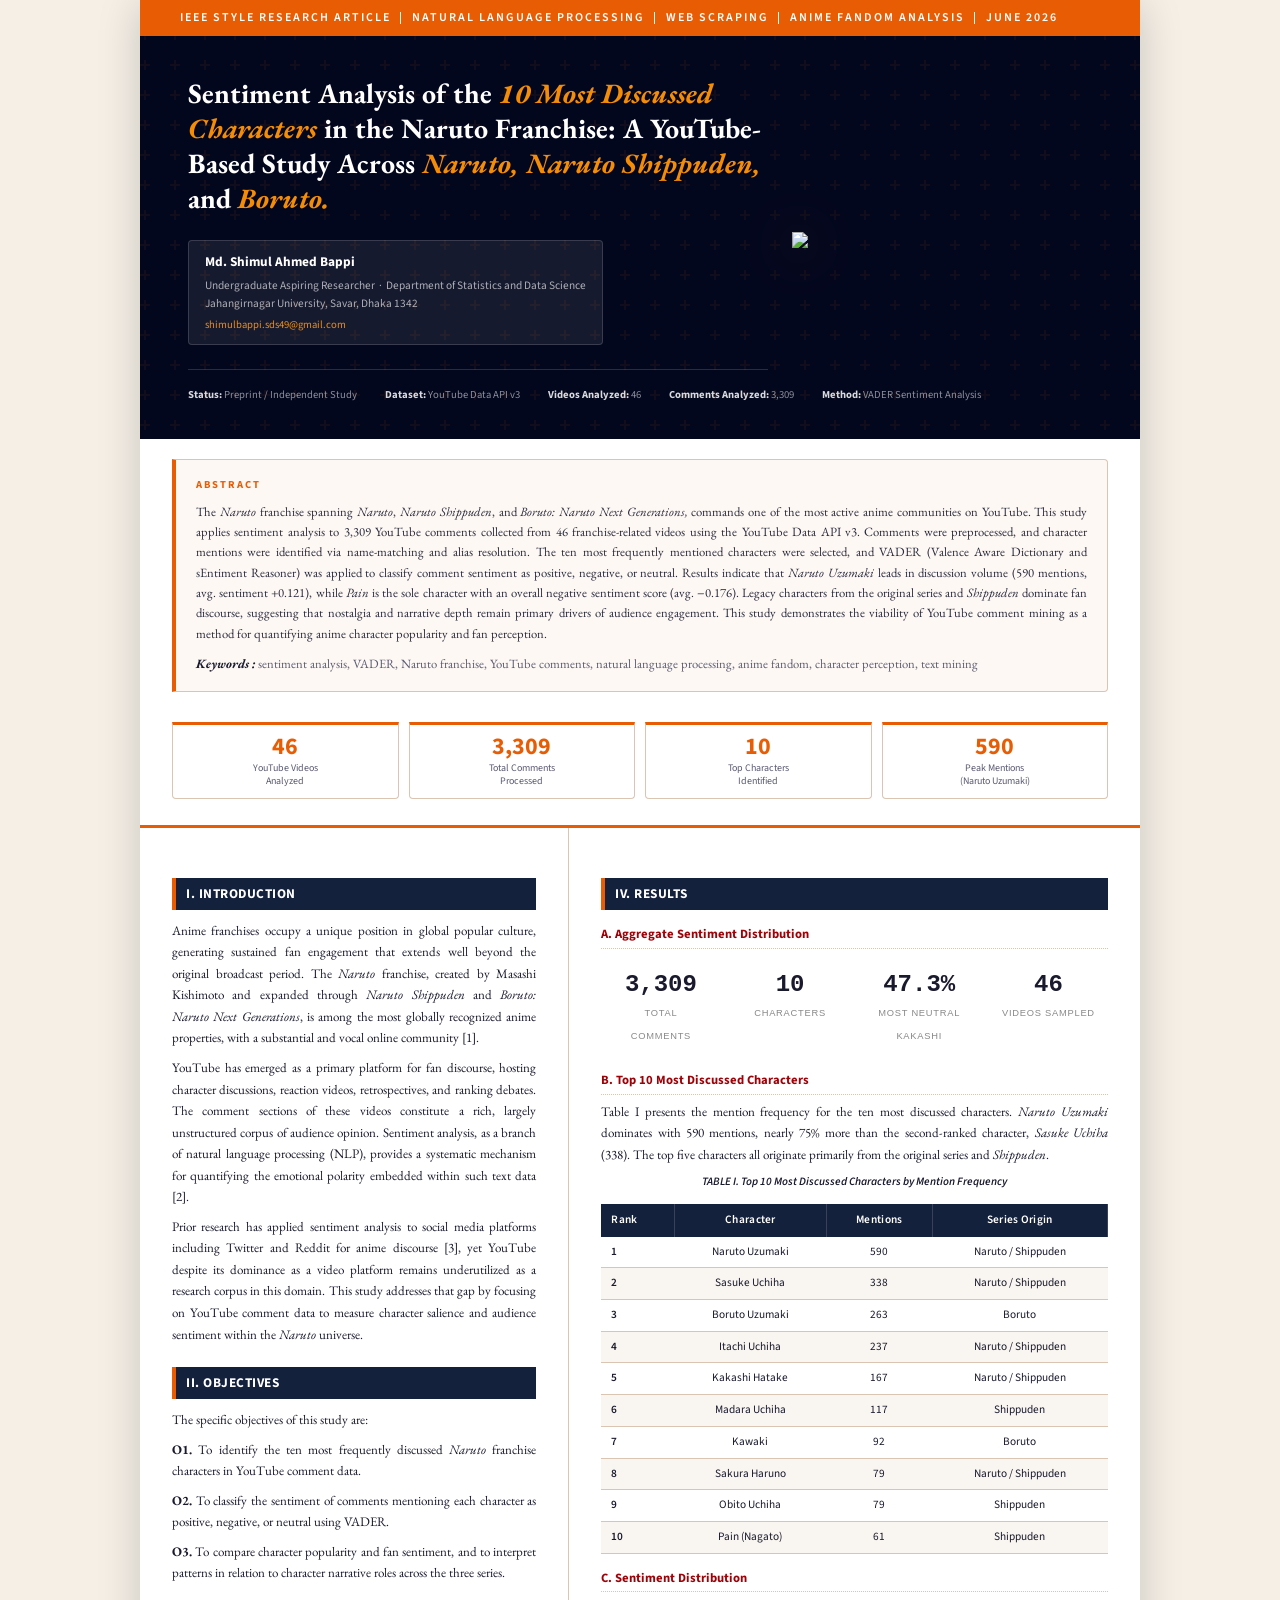
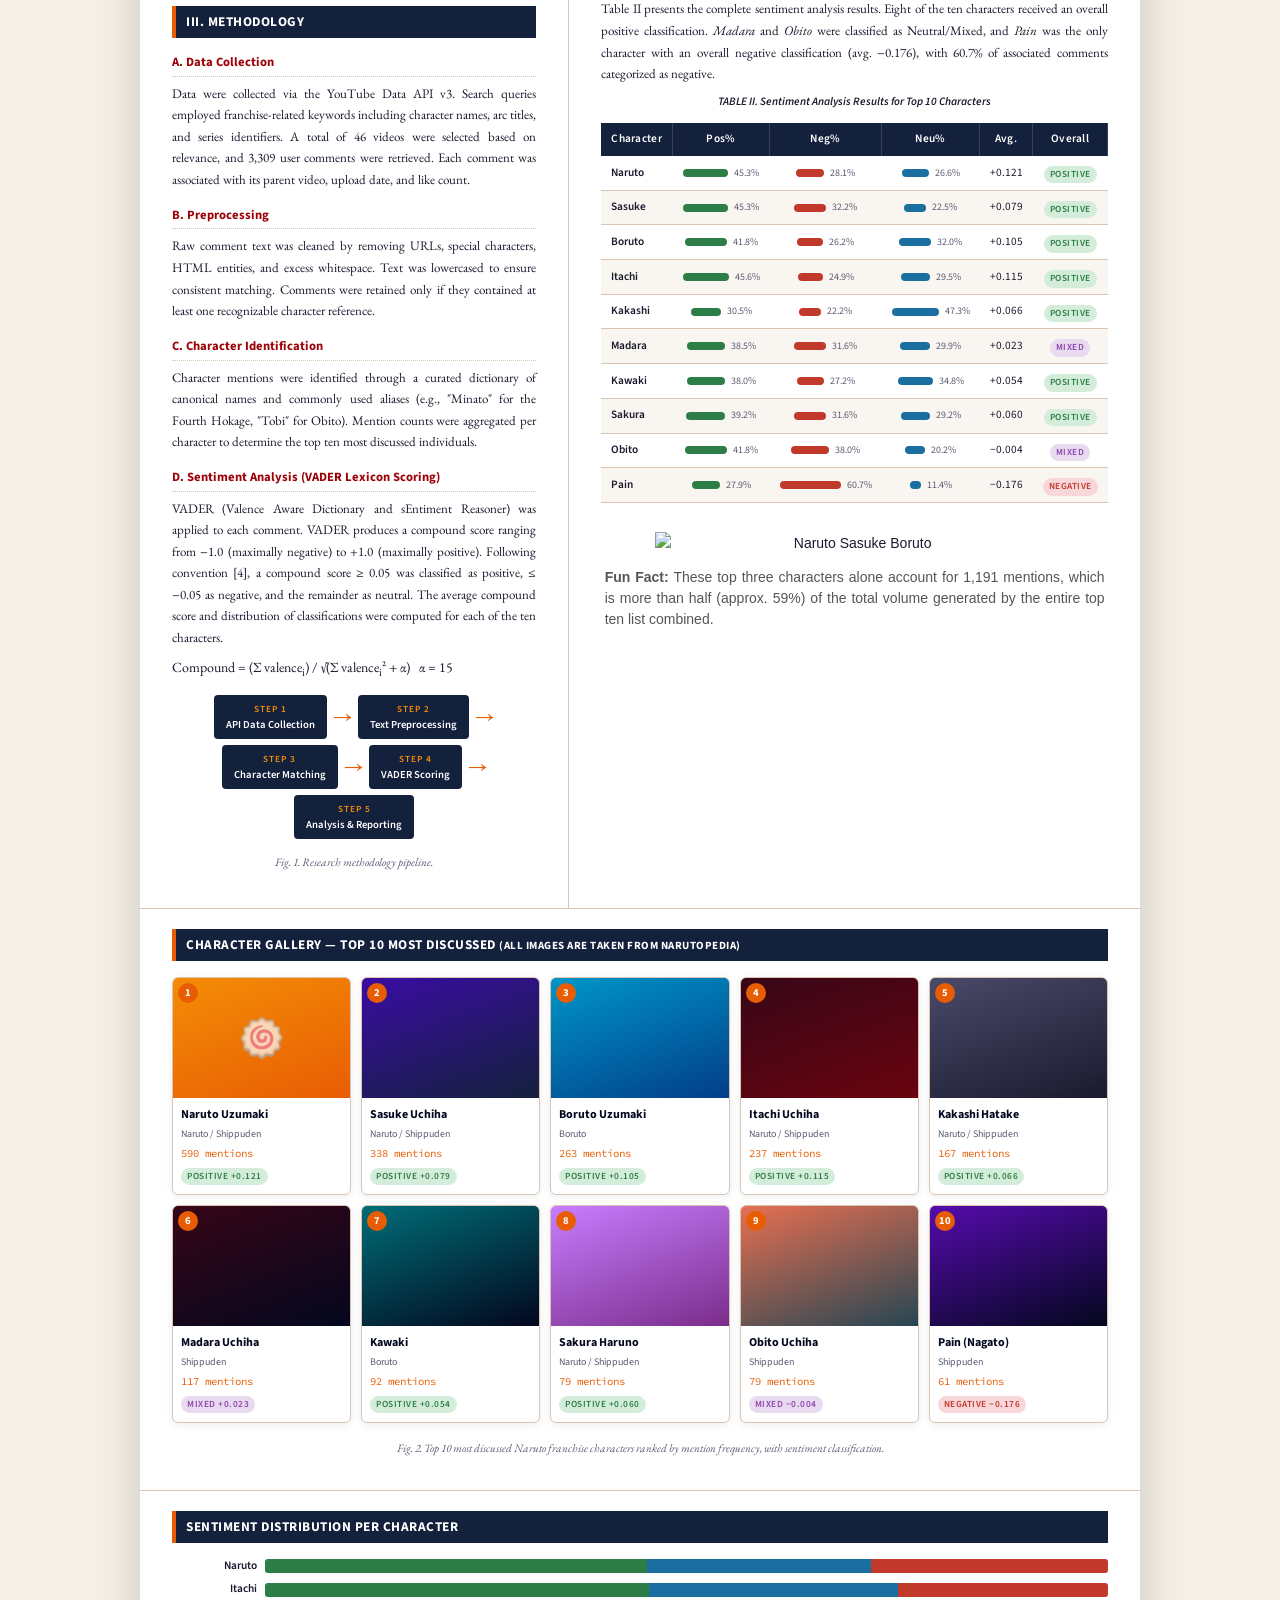
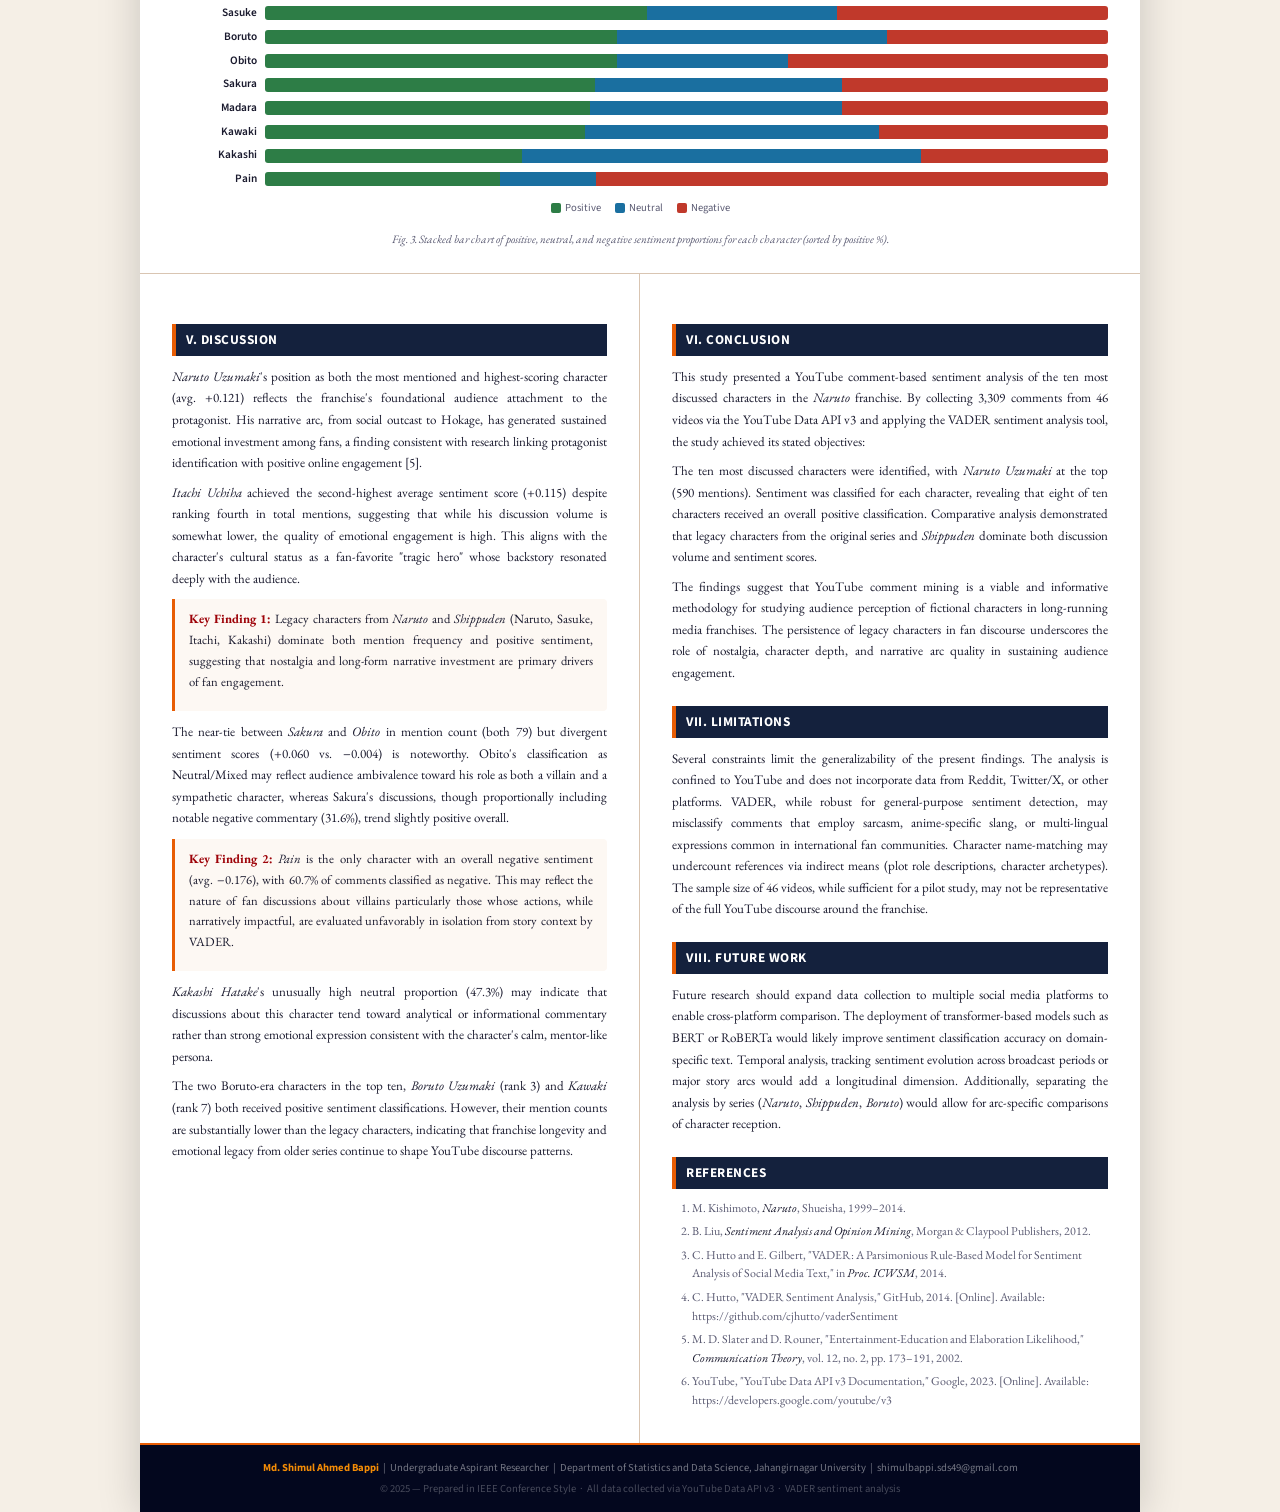
==== research/10_Most_Discussed_Characters_in_the_Naruto_Franchise.html @ 5a23fbec "Add files via upload" ====
<!DOCTYPE html>
<html lang="en">
<head>
<meta charset="UTF-8">
<meta name="viewport" content="width=device-width, initial-scale=1.0">
<title>Sentiment Analysis of the 10 Most Discussed Characters in the Naruto Franchise</title>
<link href="https://fonts.googleapis.com/css2?family=EB+Garamond:ital,wght@0,400;0,600;0,700;1,400&family=Source+Sans+3:wght@300;400;600;700&family=Source+Code+Pro:wght@400;500&display=swap" rel="stylesheet">
<style>
  :root {
    --orange: #E85D04;
    --dark-orange: #9D0208;
    --navy: #03071E;
    --mid-navy: #14213D;
    --gold: #F48C06;
    --light: #FFF8F0;
    --text: #1A1A2E;
    --muted: #5A5A72;
    --border: #D9C5B2;
    --highlight: #FAD7A0;
    --positive: #2D7D46;
    --negative: #C0392B;
    --neutral: #1A6FA0;
    --mixed: #8E44AD;
  }

  * { box-sizing: border-box; margin: 0; padding: 0; }

  body {
    font-family: 'EB Garamond', Georgia, serif;
    background: #F5EFE6;
    color: var(--text);
    font-size: 10.5pt;
    line-height: 1.65;
  }

  /* Page wrapper simulating journal layout */
  .page-wrap {
    max-width: 1000px;
    margin: 0 auto;
    background: #fff;
    box-shadow: 0 4px 40px rgba(0,0,0,0.18);
  }

  /* ── COVER HEADER ── */
  .cover-header {
    background: var(--navy);
    color: white;
    padding: 0;
    position: relative;
    overflow: hidden;
  }
  .cover-header::before {
    content: '';
    position: absolute;
    inset: 0;
    background: url("data:image/svg+xml,%3Csvg width='60' height='60' viewBox='0 0 60 60' xmlns='http://www.w3.org/2000/svg'%3E%3Cg fill='none' fill-rule='evenodd'%3E%3Cg fill='%23E85D04' fill-opacity='0.06'%3E%3Cpath d='M36 34v-4h-2v4h-4v2h4v4h2v-4h4v-2h-4zm0-30V0h-2v4h-4v2h4v4h2V6h4V4h-4zM6 34v-4H4v4H0v2h4v4h2v-4h4v-2H6zM6 4V0H4v4H0v2h4v4h2V6h4V4H6z'/%3E%3C/g%3E%3C/g%3E%3C/svg%3E");
    opacity: 1;
  }
  .journal-banner {
    background: var(--orange);
    padding: 8px 40px;
    font-family: 'Source Sans 3', sans-serif;
    font-size: 9pt;
    font-weight: 600;
    letter-spacing: 2px;
    text-transform: uppercase;
    color: white;
    position: relative;
  }
  .cover-content {
    padding: 40px 48px 36px;
    position: relative;
    display: flex;
    align-items: stretch;
    gap: 0;
  }
  .cover-text-block {
    flex: 1;
    min-width: 0;
    padding-right: 24px;
  }
  .cover-image-block {
    flex-shrink: 0;
    width: 300px;
    display: flex;
    align-items: center;
    justify-content: flex-end;
    position: relative;
  }
  .cover-image-block img {
    width: 100%;
    max-width: 300px;
    height: auto;
    object-fit: contain;
    object-position: center bottom;
    filter: drop-shadow(0 4px 24px rgba(232,93,4,0.35));
    display: block;
    position: relative;
    z-index: 2;
  }

  .paper-title {
    font-family: 'EB Garamond', serif;
    font-size: 21pt;
    font-weight: 700;
    line-height: 1.25;
    color: white;
    margin-bottom: 24px;
    max-width: 820px;
  }
  .paper-title em {
    color: var(--gold);
    font-style: italic;
  }
  .authors-block {
    display: flex;
    flex-wrap: wrap;
    gap: 12px;
    margin-bottom: 24px;
  }
  .author-card {
    background: rgba(255,255,255,0.08);
    border: 1px solid rgba(255,255,255,0.15);
    border-radius: 4px;
    padding: 10px 16px;
    font-family: 'Source Sans 3', sans-serif;
  }
  .author-name { font-size: 10pt; font-weight: 700; color: white; }
  .author-affil { font-size: 8.5pt; color: rgba(255,255,255,0.65); margin-top: 2px; }
  .author-email { font-size: 8pt; color: var(--gold); margin-top: 2px; }

.meta-row {
  display: flex;
  justify-content: flex-start;
  gap: 28px;
  flex-wrap: nowrap; /* Forces everything on the exact same line */
  
  /* Pushes the whole row down */
  margin-top: 24px;  /* Adjust this number if you want it even lower */
  padding-top: 16px;
  border-top: 1px solid rgba(255,255,255,0.15);
  
  font-family: 'Source Sans 3', sans-serif;
  font-size: 8.0pt;
  color: rgba(255,255,255,0.55);
}

/* Forces each text block to stay intact on that line */
.meta-row span {
  white-space: nowrap;
  flex-shrink: 0;
}

.meta-row span strong { 
  color: rgba(255,255,255,0.85); 
}

  /* ── TWO-COLUMN BODY ── */
  .two-col-body {
    display: grid;
    grid-template-columns: 1fr 1fr;
    gap: 0;
    border-top: 3px solid var(--orange);
  }
  .col { padding: 28px 32px; }
  .col:first-child { border-right: 1px solid var(--border); }

  /* ── ABSTRACT ── */
  .abstract-box {
    border: 1px solid var(--border);
    border-left: 4px solid var(--orange);
    background: #FDF8F3;
    padding: 16px 20px;
    margin: 0 32px 0;
    border-radius: 0 4px 4px 0;
  }
  .abstract-label {
    font-family: 'Source Sans 3', sans-serif;
    font-size: 8pt;
    font-weight: 700;
    letter-spacing: 2px;
    text-transform: uppercase;
    color: var(--orange);
    margin-bottom: 8px;
  }
  .abstract-box p {
    font-size: 9.5pt;
    line-height: 1.6;
    text-align: justify;
    color: #2A2A3E;
  }
  .keywords-line {
    margin-top: 10px;
    font-size: 9.5pt;
    color: var(--muted);
  }
  .keywords-line strong { color: var(--text); font-style: italic; }

  /* ── SECTION HEADINGS ── */
  h2.section-head {
    font-family: 'Source Sans 3', sans-serif;
    font-size: 10pt;
    font-weight: 700;
    letter-spacing: 0.5px;
    text-transform: uppercase;
    color: white;
    background: var(--mid-navy);
    padding: 5px 10px;
    margin: 22px 0 10px;
    border-left: 4px solid var(--orange);
  }

  /* ── INLINE METRIC CARDS ── */
  .metric-row {
    display: grid;
    grid-template-columns: repeat(4, 1fr);
    gap: 10px;
    margin: 14px 0;
  }
  .metric-card {
    background: #fff;
    border: 1px solid var(--rule-light);
    border-radius: 3px;
    padding: 10px 12px;
    text-align: center;
  }
  .metric-val {
    font-family: 'JetBrains Mono', monospace;
    font-size: 18pt;
    font-weight: 600;
    color: var(--rule);
    display: block;
    line-height: 1;
    margin-bottom: 3px;
  }
  .metric-lbl {
    font-size: 7pt;
    font-family: 'Noto Sans', sans-serif;
    text-transform: uppercase;
    letter-spacing: .08em;
    color: #888;
  }

  h3.subsection-head {
    font-family: 'Source Sans 3', sans-serif;
    font-size: 9.5pt;
    font-weight: 700;
    color: var(--dark-orange);
    margin: 14px 0 6px;
    border-bottom: 1px dotted var(--border);
    padding-bottom: 3px;
  }
  p { margin-bottom: 8px; text-align: justify; font-size: 9.8pt; }

  /* ── FULL-WIDTH SECTIONS ── */
  .full-width {
    grid-column: 1 / -1;
    padding: 0 32px 24px;
    border-top: 1px solid var(--border);
  }
  .full-width-inner { padding: 20px 0 0; }

  /* ── CHARACTER GALLERY ── */
  .char-gallery {
    display: grid;
    grid-template-columns: repeat(5, 1fr);
    gap: 10px;
    margin: 16px 0;
  }
  .char-card {
    border: 1px solid var(--border);
    border-radius: 6px;
    overflow: hidden;
    background: white;
    box-shadow: 0 2px 8px rgba(0,0,0,0.07);
    transition: transform 0.2s, box-shadow 0.2s;
  }
  .char-card:hover { transform: translateY(-3px); box-shadow: 0 6px 20px rgba(0,0,0,0.13); }
  .char-img-wrap {
    height: 120px;
    overflow: hidden;
    background: linear-gradient(135deg, var(--navy) 0%, var(--mid-navy) 100%);
    display: flex;
    align-items: center;
    justify-content: center;
    position: relative;
  }
  .char-img-wrap img {
    width: 100%;
    height: 100%;
    object-fit: cover;
    object-position: top center;
  }
  .char-rank {
    position: absolute;
    top: 5px;
    left: 5px;
    background: var(--orange);
    color: white;
    font-family: 'Source Sans 3', sans-serif;
    font-size: 8pt;
    font-weight: 700;
    width: 20px;
    height: 20px;
    border-radius: 50%;
    display: flex;
    align-items: center;
    justify-content: center;
  }
  .char-info { padding: 7px 8px 8px; }
  .char-name {
    font-family: 'Source Sans 3', sans-serif;
    font-size: 9pt;
    font-weight: 700;
    color: var(--navy);
  }
  .char-series {
    font-family: 'Source Sans 3', sans-serif;
    font-size: 7.5pt;
    color: var(--muted);
    margin-top: 1px;
  }
  .char-mentions {
    font-family: 'Source Code Pro', monospace;
    font-size: 8pt;
    color: var(--orange);
    margin-top: 3px;
  }
  .sentiment-pill {
    display: inline-block;
    font-family: 'Source Sans 3', sans-serif;
    font-size: 7pt;
    font-weight: 600;
    padding: 1px 6px;
    border-radius: 10px;
    margin-top: 4px;
    text-transform: uppercase;
    letter-spacing: 0.5px;
  }
  .pill-positive { background: #D4EDDA; color: var(--positive); }
  .pill-negative { background: #F8D7DA; color: var(--negative); }
  .pill-mixed { background: #E8DAEF; color: var(--mixed); }

  /* ── DATA TABLES ── */
  .ieee-table {
    width: 100%;
    border-collapse: collapse;
    font-family: 'Source Sans 3', sans-serif;
    font-size: 8.5pt;
    margin: 12px 0 6px;
  }
  .table-caption {
    font-family: 'Source Sans 3', sans-serif;
    font-size: 8.5pt;
    font-weight: 600;
    font-style: italic;
    text-align: center;
    color: var(--text);
    margin: 4px 0 10px;
  }
  .ieee-table thead tr {
    background: var(--mid-navy);
    color: white;
  }
  .ieee-table thead th {
    padding: 7px 10px;
    text-align: center;
    font-weight: 600;
    letter-spacing: 0.3px;
    border-right: 1px solid rgba(255,255,255,0.15);
    white-space: nowrap;
  }
  .ieee-table thead th:first-child { text-align: left; }
  .ieee-table tbody tr { border-bottom: 1px solid var(--border); }
  .ieee-table tbody tr:nth-child(even) { background: #F9F5F0; }
  .ieee-table tbody tr:hover { background: var(--highlight); }
  .ieee-table td {
    padding: 6px 10px;
    text-align: center;
    vertical-align: middle;
  }
  .ieee-table td:first-child { text-align: left; font-weight: 600; }

  .bar-cell { display: flex; align-items: center; gap: 6px; justify-content: center; }
  .mini-bar {
    height: 8px;
    border-radius: 4px;
    min-width: 2px;
  }
  .bar-pos { background: #2D7D46; }
  .bar-neg { background: #C0392B; }
  .bar-neu { background: #1A6FA0; }
  .bar-val { font-size: 7.5pt; color: var(--muted); white-space: nowrap; }

  /* ── METHODOLOGY VISUAL ── */
  .method-flow {
    display: flex;
    align-items: center;
    gap: 6px;
    flex-wrap: wrap;
    margin: 14px 0;
    justify-content: center;
  }
  .method-step {
    background: var(--mid-navy);
    color: white;
    padding: 8px 12px;
    border-radius: 4px;
    font-family: 'Source Sans 3', sans-serif;
    font-size: 8pt;
    font-weight: 600;
    text-align: center;
    min-width: 90px;
    line-height: 1.3;
  }
  .method-step .step-num {
    display: block;
    color: var(--gold);
    font-size: 7pt;
    margin-bottom: 2px;
    letter-spacing: 1px;
    text-transform: uppercase;
  }
  .method-arrow {
    color: var(--orange);
    font-size: 14pt;
    font-weight: 700;
    flex-shrink: 0;
  }

  /* ── SENTIMENT CHART ── */
  .sentiment-chart {
    margin: 14px 0;
  }
  .senti-row {
    display: grid;
    grid-template-columns: 85px 1fr;
    align-items: center;
    gap: 8px;
    margin-bottom: 5px;
  }
  .senti-name {
    font-family: 'Source Sans 3', sans-serif;
    font-size: 8.5pt;
    font-weight: 600;
    text-align: right;
    color: var(--text);
  }
  .senti-bars { display: flex; height: 14px; border-radius: 3px; overflow: hidden; }
  .senti-pos { background: var(--positive); }
  .senti-neg { background: var(--negative); }
  .senti-neu { background: var(--neutral); }
  .senti-legend {
    display: flex;
    gap: 14px;
    justify-content: center;
    margin-top: 10px;
    font-family: 'Source Sans 3', sans-serif;
    font-size: 8pt;
    color: var(--muted);
  }
  .legend-dot {
    display: inline-block;
    width: 10px;
    height: 10px;
    border-radius: 2px;
    margin-right: 4px;
    vertical-align: middle;
  }

  /* ── STATS CALLOUTS ── */
  .stats-row {
    display: grid;
    grid-template-columns: repeat(4, 1fr);
    gap: 10px;
    margin: 14px 0;
  }
  .stat-box {
    border: 1px solid var(--border);
    border-top: 3px solid var(--orange);
    padding: 10px 12px;
    text-align: center;
    border-radius: 0 0 4px 4px;
  }
  .stat-num {
    font-family: 'Source Sans 3', sans-serif;
    font-size: 18pt;
    font-weight: 700;
    color: var(--orange);
    line-height: 1;
  }
  .stat-label {
    font-family: 'Source Sans 3', sans-serif;
    font-size: 7.5pt;
    color: var(--muted);
    margin-top: 3px;
    line-height: 1.3;
  }

  /* ── FINDINGS PANELS ── */
  .finding-panel {
    border-left: 3px solid var(--orange);
    background: #FDF8F3;
    padding: 10px 14px;
    margin: 10px 0;
    border-radius: 0 4px 4px 0;
  }
  .finding-panel p { font-size: 9.5pt; }
  .finding-panel strong { color: var(--dark-orange); }

  /* ── REFERENCES ── */
  .references ol {
    padding-left: 20px;
    font-size: 9pt;
    line-height: 1.55;
    color: var(--muted);
  }
  .references ol li { margin-bottom: 5px; }
  .references ol li em { color: var(--text); }

  /* ── FOOTER ── */
  .page-footer {
    background: var(--navy);
    color: rgba(255,255,255,0.45);
    text-align: center;
    padding: 14px;
    font-family: 'Source Sans 3', sans-serif;
    font-size: 8pt;
    border-top: 2px solid var(--orange);
  }
  .page-footer strong { color: var(--gold); }

  /* ── AVATAR FALLBACKS (CSS-drawn characters) ── */
  .avatar-naruto { background: linear-gradient(160deg, #F48C06 0%, #E85D04 100%); }
  .avatar-sasuke { background: linear-gradient(160deg, #3A0CA3 0%, #14213D 100%); }
  .avatar-boruto { background: linear-gradient(160deg, #0096C7 0%, #023E8A 100%); }
  .avatar-itachi { background: linear-gradient(160deg, #370617 0%, #6A040F 100%); }
  .avatar-kakashi { background: linear-gradient(160deg, #4A4A6A 0%, #1A1A2E 100%); }
  .avatar-madara { background: linear-gradient(160deg, #370617 0%, #03071E 100%); }
  .avatar-kawaki { background: linear-gradient(160deg, #006D77 0%, #03071E 100%); }
  .avatar-sakura { background: linear-gradient(160deg, #C77DFF 0%, #7B2D8B 100%); }
  .avatar-obito { background: linear-gradient(160deg, #E76F51 0%, #264653 100%); }
  .avatar-pain { background: linear-gradient(160deg, #560BAD 0%, #03071E 100%); }

  .avatar-icon {
    font-size: 38px;
    opacity: 0.7;
  }

  @media print {
    body { background: white; }
    .page-wrap { box-shadow: none; }
  }
</style>
</head>
<body>
<div class="page-wrap">

  <!-- COVER HEADER -->
  <header class="cover-header">
    <div class="journal-banner">IEEE Style Research Article &nbsp;|&nbsp; Natural Language Processing &nbsp;|&nbsp; Web Scraping &nbsp;|&nbsp; Anime Fandom Analysis &nbsp;|&nbsp; June 2026</div>
    <div class="cover-content">
      <!-- Left: Text content -->
      <div class="cover-text-block">
        <h1 class="paper-title">Sentiment Analysis of the <em>10 Most Discussed Characters</em> in the Naruto Franchise: A YouTube-Based Study Across <em>Naruto, Naruto Shippuden,</em> and <em>Boruto.</em></h1>
        <div class="authors-block">
          <div class="author-card">
            <div class="author-name">Md. Shimul Ahmed Bappi</div>
            <div class="author-affil" style="margin-top:4px;">Undergraduate Aspiring Researcher &nbsp;·&nbsp; Department of Statistics and Data Science<br>Jahangirnagar University, Savar, Dhaka 1342</div>
            <div class="author-email">shimulbappi.sds49@gmail.com</div>
          </div>
        </div>
        <div class="meta-row">
          <span><strong>Status:</strong> Preprint / Independent Study</span>
          <span><strong>Dataset:</strong> YouTube Data API v3</span>
          <span><strong>Videos Analyzed:</strong> 46</span>
          <span><strong>Comments Analyzed:</strong> 3,309</span>
          <span><strong>Method:</strong> VADER Sentiment Analysis</span>
        </div>
      </div>

      <!-- Right: Naruto characters image -->
      <div class="cover-image-block">
        <img src="https://media1.giphy.com/media/v1.Y2lkPTc5MGI3NjExZTU0eXA2bnc5c3g5a2N1ZTE5OHhwdTlnN204ZnJpdGdqeHE3YzVsZSZlcD12MV9pbnRlcm5hbF9naWZfYnlfaWQmY3Q9Zw/XbIlkTEyqC1Xte7pcJ/giphy.gif"
        </div>
      </div>
    </div>
  </header>

  <!-- ABSTRACT (full-width) -->
  <div style="padding: 20px 0 16px;">
    <div class="abstract-box">
      <div class="abstract-label">Abstract</div>
      <p>The <em>Naruto</em> franchise spanning <em>Naruto</em>, <em>Naruto Shippuden</em>, and <em>Boruto: Naruto Next Generations,</em> commands one of the most active anime communities on YouTube. This study applies sentiment analysis to 3,309 YouTube comments collected from 46 franchise-related videos using the YouTube Data API v3. Comments were preprocessed, and character mentions were identified via name-matching and alias resolution. The ten most frequently mentioned characters were selected, and VADER (Valence Aware Dictionary and sEntiment Reasoner) was applied to classify comment sentiment as positive, negative, or neutral. Results indicate that <em>Naruto Uzumaki</em> leads in discussion volume (590 mentions, avg. sentiment +0.121), while <em>Pain</em> is the sole character with an overall negative sentiment score (avg. −0.176). Legacy characters from the original series and <em>Shippuden</em> dominate fan discourse, suggesting that nostalgia and narrative depth remain primary drivers of audience engagement. This study demonstrates the viability of YouTube comment mining as a method for quantifying anime character popularity and fan perception.</p>
      <div class="keywords-line"><strong>Keywords :</strong> sentiment analysis, VADER, Naruto franchise, YouTube comments, natural language processing, anime fandom, character perception, text mining</div>
    </div>
  </div>

  <!-- STATS CALLOUTS (full-width) -->
  <div style="padding: 0 32px 12px;">
    <div class="stats-row">
      <div class="stat-box">
        <div class="stat-num">46</div>
        <div class="stat-label">YouTube Videos<br>Analyzed</div>
      </div>
      <div class="stat-box">
        <div class="stat-num">3,309</div>
        <div class="stat-label">Total Comments<br>Processed</div>
      </div>
      <div class="stat-box">
        <div class="stat-num">10</div>
        <div class="stat-label">Top Characters<br>Identified</div>
      </div>
      <div class="stat-box">
        <div class="stat-num">590</div>
        <div class="stat-label">Peak Mentions<br>(Naruto Uzumaki)</div>
      </div>
    </div>
  </div>

  <!-- TWO-COLUMN BODY -->
  <div class="two-col-body">

    <!-- LEFT COLUMN -->
    <div class="col">
      <h2 class="section-head">I. Introduction</h2>
      <p>Anime franchises occupy a unique position in global popular culture, generating sustained fan engagement that extends well beyond the original broadcast period. The <em>Naruto</em> franchise, created by Masashi Kishimoto and expanded through <em>Naruto Shippuden</em> and <em>Boruto: Naruto Next Generations</em>, is among the most globally recognized anime properties, with a substantial and vocal online community [1].</p>
      <p>YouTube has emerged as a primary platform for fan discourse, hosting character discussions, reaction videos, retrospectives, and ranking debates. The comment sections of these videos constitute a rich, largely unstructured corpus of audience opinion. Sentiment analysis, as a branch of natural language processing (NLP), provides a systematic mechanism for quantifying the emotional polarity embedded within such text data [2].</p>
      <p>Prior research has applied sentiment analysis to social media platforms including Twitter and Reddit for anime discourse [3], yet YouTube despite its dominance as a video platform remains underutilized as a research corpus in this domain. This study addresses that gap by focusing on YouTube comment data to measure character salience and audience sentiment within the <em>Naruto</em> universe.</p>

      <h2 class="section-head">II. Objectives</h2>
      <p>The specific objectives of this study are:</p>
      <p><strong>O1.</strong> To identify the ten most frequently discussed <em>Naruto</em> franchise characters in YouTube comment data.</p>
      <p><strong>O2.</strong> To classify the sentiment of comments mentioning each character as positive, negative, or neutral using VADER.</p>
      <p><strong>O3.</strong> To compare character popularity and fan sentiment, and to interpret patterns in relation to character narrative roles across the three series.</p>

      <h2 class="section-head">III. Methodology</h2>
      <h3 class="subsection-head">A. Data Collection</h3>
      <p>Data were collected via the YouTube Data API v3. Search queries employed franchise-related keywords including character names, arc titles, and series identifiers. A total of 46 videos were selected based on relevance, and 3,309 user comments were retrieved. Each comment was associated with its parent video, upload date, and like count.</p>

      <h3 class="subsection-head">B. Preprocessing</h3>
      <p>Raw comment text was cleaned by removing URLs, special characters, HTML entities, and excess whitespace. Text was lowercased to ensure consistent matching. Comments were retained only if they contained at least one recognizable character reference.</p>

      <h3 class="subsection-head">C. Character Identification</h3>
      <p>Character mentions were identified through a curated dictionary of canonical names and commonly used aliases (e.g., "Minato" for the Fourth Hokage, "Tobi" for Obito). Mention counts were aggregated per character to determine the top ten most discussed individuals.</p>

      <h3 class="subsection-head">D. Sentiment Analysis (VADER Lexicon Scoring)</h3>
      <p>VADER (Valence Aware Dictionary and sEntiment Reasoner) was applied to each comment. VADER produces a compound score ranging from −1.0 (maximally negative) to +1.0 (maximally positive). Following convention [4], a compound score ≥ 0.05 was classified as positive, ≤ −0.05 as negative, and the remainder as neutral. The average compound score and distribution of classifications were computed for each of the ten characters.</p>
      
      <div class="eq-block">
        Compound = (Σ valence<sub>i</sub>) / √(Σ valence<sub>i</sub>² + α)&nbsp;&nbsp; α = 15
      </div>

      <!-- Methodology Flow -->
      <div class="method-flow">
        <div class="method-step"><span class="step-num">Step 1</span>API Data Collection</div>
        <div class="method-arrow">→</div>
        <div class="method-step"><span class="step-num">Step 2</span>Text Preprocessing</div>
        <div class="method-arrow">→</div>
        <div class="method-step"><span class="step-num">Step 3</span>Character Matching</div>
        <div class="method-arrow">→</div>
        <div class="method-step"><span class="step-num">Step 4</span>VADER Scoring</div>
        <div class="method-arrow">→</div>
        <div class="method-step"><span class="step-num">Step 5</span>Analysis &amp; Reporting</div>
      </div>
      <p style="text-align:center; font-style:italic; font-size:8.5pt; color:var(--muted);">Fig. 1. Research methodology pipeline.</p>
    </div>

    <!-- RIGHT COLUMN -->
    <div class="col">
      <h2 class="section-head">IV. Results</h2>

      <h3 class="subsection-head">A. Aggregate Sentiment Distribution</h3>

      <div class="metric-row">
        <div class="metric-card"><span class="metric-val">3,309</span><span class="metric-lbl">Total Comments</span></div>
        <div class="metric-card"><span class="metric-val">10</span><span class="metric-lbl">Characters</span></div>
        <div class="metric-card"><span class="metric-val">47.3%</span><span class="metric-lbl">Most Neutral Kakashi</span></div>
        <div class="metric-card"><span class="metric-val">46</span><span class="metric-lbl">Videos Sampled</span></div>
      </div>


      <h3 class="subsection-head">B. Top 10 Most Discussed Characters</h3>
      <p>Table I presents the mention frequency for the ten most discussed characters. <em>Naruto Uzumaki</em> dominates with 590 mentions, nearly 75% more than the second-ranked character, <em>Sasuke Uchiha</em> (338). The top five characters all originate primarily from the original series and <em>Shippuden</em>.</p>

      <div class="table-caption">TABLE I. Top 10 Most Discussed Characters by Mention Frequency</div>
      <table class="ieee-table">
        <thead>
          <tr><th>Rank</th><th>Character</th><th>Mentions</th><th>Series Origin</th></tr>
        </thead>
        <tbody>
          <tr><td>1</td><td>Naruto Uzumaki</td><td>590</td><td>Naruto / Shippuden</td></tr>
          <tr><td>2</td><td>Sasuke Uchiha</td><td>338</td><td>Naruto / Shippuden</td></tr>
          <tr><td>3</td><td>Boruto Uzumaki</td><td>263</td><td>Boruto</td></tr>
          <tr><td>4</td><td>Itachi Uchiha</td><td>237</td><td>Naruto / Shippuden</td></tr>
          <tr><td>5</td><td>Kakashi Hatake</td><td>167</td><td>Naruto / Shippuden</td></tr>
          <tr><td>6</td><td>Madara Uchiha</td><td>117</td><td>Shippuden</td></tr>
          <tr><td>7</td><td>Kawaki</td><td>92</td><td>Boruto</td></tr>
          <tr><td>8</td><td>Sakura Haruno</td><td>79</td><td>Naruto / Shippuden</td></tr>
          <tr><td>9</td><td>Obito Uchiha</td><td>79</td><td>Shippuden</td></tr>
          <tr><td>10</td><td>Pain (Nagato)</td><td>61</td><td>Shippuden</td></tr>
        </tbody>
      </table>

      <h3 class="subsection-head">C. Sentiment Distribution</h3>
      <p>Table II presents the complete sentiment analysis results. Eight of the ten characters received an overall positive classification. <em>Madara</em> and <em>Obito</em> were classified as Neutral/Mixed, and <em>Pain</em> was the only character with an overall negative classification (avg. −0.176), with 60.7% of associated comments categorized as negative.</p>

      <div class="table-caption">TABLE II. Sentiment Analysis Results for Top 10 Characters</div>
      <table class="ieee-table">
        <thead>
          <tr><th>Character</th><th>Pos%</th><th>Neg%</th><th>Neu%</th><th>Avg.</th><th>Overall</th></tr>
        </thead>
        <tbody>
          <tr>
            <td>Naruto</td>
            <td><div class="bar-cell"><div class="mini-bar bar-pos" style="width:45px"></div><span class="bar-val">45.3%</span></div></td>
            <td><div class="bar-cell"><div class="mini-bar bar-neg" style="width:28px"></div><span class="bar-val">28.1%</span></div></td>
            <td><div class="bar-cell"><div class="mini-bar bar-neu" style="width:27px"></div><span class="bar-val">26.6%</span></div></td>
            <td>+0.121</td>
            <td><span class="sentiment-pill pill-positive">Positive</span></td>
          </tr>
          <tr>
            <td>Sasuke</td>
            <td><div class="bar-cell"><div class="mini-bar bar-pos" style="width:45px"></div><span class="bar-val">45.3%</span></div></td>
            <td><div class="bar-cell"><div class="mini-bar bar-neg" style="width:32px"></div><span class="bar-val">32.2%</span></div></td>
            <td><div class="bar-cell"><div class="mini-bar bar-neu" style="width:22px"></div><span class="bar-val">22.5%</span></div></td>
            <td>+0.079</td>
            <td><span class="sentiment-pill pill-positive">Positive</span></td>
          </tr>
          <tr>
            <td>Boruto</td>
            <td><div class="bar-cell"><div class="mini-bar bar-pos" style="width:42px"></div><span class="bar-val">41.8%</span></div></td>
            <td><div class="bar-cell"><div class="mini-bar bar-neg" style="width:26px"></div><span class="bar-val">26.2%</span></div></td>
            <td><div class="bar-cell"><div class="mini-bar bar-neu" style="width:32px"></div><span class="bar-val">32.0%</span></div></td>
            <td>+0.105</td>
            <td><span class="sentiment-pill pill-positive">Positive</span></td>
          </tr>
          <tr>
            <td>Itachi</td>
            <td><div class="bar-cell"><div class="mini-bar bar-pos" style="width:46px"></div><span class="bar-val">45.6%</span></div></td>
            <td><div class="bar-cell"><div class="mini-bar bar-neg" style="width:25px"></div><span class="bar-val">24.9%</span></div></td>
            <td><div class="bar-cell"><div class="mini-bar bar-neu" style="width:29px"></div><span class="bar-val">29.5%</span></div></td>
            <td>+0.115</td>
            <td><span class="sentiment-pill pill-positive">Positive</span></td>
          </tr>
          <tr>
            <td>Kakashi</td>
            <td><div class="bar-cell"><div class="mini-bar bar-pos" style="width:30px"></div><span class="bar-val">30.5%</span></div></td>
            <td><div class="bar-cell"><div class="mini-bar bar-neg" style="width:22px"></div><span class="bar-val">22.2%</span></div></td>
            <td><div class="bar-cell"><div class="mini-bar bar-neu" style="width:47px"></div><span class="bar-val">47.3%</span></div></td>
            <td>+0.066</td>
            <td><span class="sentiment-pill pill-positive">Positive</span></td>
          </tr>
          <tr>
            <td>Madara</td>
            <td><div class="bar-cell"><div class="mini-bar bar-pos" style="width:38px"></div><span class="bar-val">38.5%</span></div></td>
            <td><div class="bar-cell"><div class="mini-bar bar-neg" style="width:32px"></div><span class="bar-val">31.6%</span></div></td>
            <td><div class="bar-cell"><div class="mini-bar bar-neu" style="width:30px"></div><span class="bar-val">29.9%</span></div></td>
            <td>+0.023</td>
            <td><span class="sentiment-pill pill-mixed">Mixed</span></td>
          </tr>
          <tr>
            <td>Kawaki</td>
            <td><div class="bar-cell"><div class="mini-bar bar-pos" style="width:38px"></div><span class="bar-val">38.0%</span></div></td>
            <td><div class="bar-cell"><div class="mini-bar bar-neg" style="width:27px"></div><span class="bar-val">27.2%</span></div></td>
            <td><div class="bar-cell"><div class="mini-bar bar-neu" style="width:35px"></div><span class="bar-val">34.8%</span></div></td>
            <td>+0.054</td>
            <td><span class="sentiment-pill pill-positive">Positive</span></td>
          </tr>
          <tr>
            <td>Sakura</td>
            <td><div class="bar-cell"><div class="mini-bar bar-pos" style="width:39px"></div><span class="bar-val">39.2%</span></div></td>
            <td><div class="bar-cell"><div class="mini-bar bar-neg" style="width:32px"></div><span class="bar-val">31.6%</span></div></td>
            <td><div class="bar-cell"><div class="mini-bar bar-neu" style="width:29px"></div><span class="bar-val">29.2%</span></div></td>
            <td>+0.060</td>
            <td><span class="sentiment-pill pill-positive">Positive</span></td>
          </tr>
          <tr>
            <td>Obito</td>
            <td><div class="bar-cell"><div class="mini-bar bar-pos" style="width:42px"></div><span class="bar-val">41.8%</span></div></td>
            <td><div class="bar-cell"><div class="mini-bar bar-neg" style="width:38px"></div><span class="bar-val">38.0%</span></div></td>
            <td><div class="bar-cell"><div class="mini-bar bar-neu" style="width:20px"></div><span class="bar-val">20.2%</span></div></td>
            <td>−0.004</td>
            <td><span class="sentiment-pill pill-mixed">Mixed</span></td>
          </tr>
          <tr>
            <td>Pain</td>
            <td><div class="bar-cell"><div class="mini-bar bar-pos" style="width:28px"></div><span class="bar-val">27.9%</span></div></td>
            <td><div class="bar-cell"><div class="mini-bar bar-neg" style="width:61px"></div><span class="bar-val">60.7%</span></div></td>
            <td><div class="bar-cell"><div class="mini-bar bar-neu" style="width:11px"></div><span class="bar-val">11.4%</span></div></td>
            <td>−0.176</td>
            <td><span class="sentiment-pill pill-negative">Negative</span></td>
          </tr>
        </tbody>
      </table>

      <br>

      <div style="display: flex; flex-direction: column; align-items: center; text-align: center; font-family: sans-serif; gap: 12px;">
  <!-- Centered GIF -->
  <img src="https://media4.giphy.com/media/v1.Y2lkPTc5MGI3NjExdHJlenN0a3Q5anV5YTlqeGx5NzZnaXd2ODU0cW40cGQ1dDZyNTJubSZlcD12MV9pbnRlcm5hbF9naWZfYnlfaWQmY3Q9Zw/8i2RqebJC33Wq09R27/giphy.gif" width="400" alt="Naruto Sasuke Boruto">
  
  <!-- Text Under GIF -->
  <p style="margin: 0; max-width: 500px; color: #555; line-height: 1.5; font-size: 14px;">
    <strong>Fun Fact:</strong> These top three characters alone account for 1,191 mentions, which is more than half (approx. 59%) of the total volume generated by the entire top ten list combined.
  </p>
</div>

    </div>
  </div><!-- end two-col-body -->

  <!-- CHARACTER GALLERY: full width -->
  <div class="full-width">
    <div class="full-width-inner">
      <h2 class="section-head" style="margin-top:0;">Character Gallery — Top 10 Most Discussed <span style="font-size: 11px;">(All images are taken from Narutopedia)</span>
 </h2>
      <div class="char-gallery">

        <!-- Naruto -->
        <div class="char-card">
          <div class="char-img-wrap avatar-naruto">
            <span class="char-rank">1</span>
            <img src="https://upload.wikimedia.org/wikipedia/en/9/9a/NarutoUzumaki.png" alt="Naruto Uzumaki" onerror="this.style.display='none';this.parentElement.querySelector('.avatar-icon').style.display='flex'">
            <span class="avatar-icon" style="display:none">🍥</span>
          </div>
          <div class="char-info">
            <div class="char-name">Naruto Uzumaki</div>
            <div class="char-series">Naruto / Shippuden</div>
            <div class="char-mentions">590 mentions</div>
            <span class="sentiment-pill pill-positive">Positive +0.121</span>
          </div>
        </div>

        <!-- Sasuke -->
        <div class="char-card">
          <div class="char-img-wrap avatar-sasuke">
            <span class="char-rank">2</span>
            <img src="https://upload.wikimedia.org/wikipedia/en/4/42/SasukeKishimoto.jpg" alt="Sasuke Uchiha" onerror="this.style.display='none'">
            <span class="avatar-icon" style="display:none">⚡</span>
          </div>
          <div class="char-info">
            <div class="char-name">Sasuke Uchiha</div>
            <div class="char-series">Naruto / Shippuden</div>
            <div class="char-mentions">338 mentions</div>
            <span class="sentiment-pill pill-positive">Positive +0.079</span>
          </div>
        </div>

        <!-- Boruto -->
        <div class="char-card">
          <div class="char-img-wrap avatar-boruto">
            <span class="char-rank">3</span>
            <img src="https://static.wikia.nocookie.net/naruto/images/0/0e/Boruto_TBV_Vol_1.png/revision/latest/scale-to-width-down/300?cb=20240119123121" alt="Boruto Uzumaki" onerror="this.style.display='none'">
            <span class="avatar-icon" style="display:none">💫</span>
          </div>
          <div class="char-info">
            <div class="char-name">Boruto Uzumaki</div>
            <div class="char-series">Boruto</div>
            <div class="char-mentions">263 mentions</div>
            <span class="sentiment-pill pill-positive">Positive +0.105</span>
          </div>
        </div>

        <!-- Itachi -->
        <div class="char-card">
          <div class="char-img-wrap avatar-itachi">
            <span class="char-rank">4</span>
            <img src="https://static.wikia.nocookie.net/naruto/images/b/bb/Itachi.png/revision/latest/scale-to-width-down/300?cb=20260212213556" alt="Itachi Uchiha" onerror="this.style.display='none'">
            <span class="avatar-icon" style="display:none">🌙</span>
          </div>
          <div class="char-info">
            <div class="char-name">Itachi Uchiha</div>
            <div class="char-series">Naruto / Shippuden</div>
            <div class="char-mentions">237 mentions</div>
            <span class="sentiment-pill pill-positive">Positive +0.115</span>
          </div>
        </div>

        <!-- Kakashi -->
        <div class="char-card">
          <div class="char-img-wrap avatar-kakashi">
            <span class="char-rank">5</span>
            <img src="https://static.wikia.nocookie.net/naruto/images/b/b6/Hokage_Kakashi.png/revision/latest/scale-to-width-down/1000?cb=20170617162005" alt="Kakashi Hatake" onerror="this.style.display='none'">
            <span class="avatar-icon" style="display:none">📖</span>
          </div>
          <div class="char-info">
            <div class="char-name">Kakashi Hatake</div>
            <div class="char-series">Naruto / Shippuden</div>
            <div class="char-mentions">167 mentions</div>
            <span class="sentiment-pill pill-positive">Positive +0.066</span>
          </div>
        </div>

        <!-- Madara -->
        <div class="char-card">
          <div class="char-img-wrap avatar-madara">
            <span class="char-rank">6</span>
            <img src="https://static.wikia.nocookie.net/naruto/images/4/43/Madara_Reanimated.png/revision/latest/scale-to-width-down/1000?cb=20140425095437" alt="Madara Uchiha" onerror="this.style.display='none'">
            <span class="avatar-icon" style="display:none">🔥</span>
          </div>
          <div class="char-info">
            <div class="char-name">Madara Uchiha</div>
            <div class="char-series">Shippuden</div>
            <div class="char-mentions">117 mentions</div>
            <span class="sentiment-pill pill-mixed">Mixed +0.023</span>
          </div>
        </div>

        <!-- Kawaki -->
        <div class="char-card">
          <div class="char-img-wrap avatar-kawaki">
            <span class="char-rank">7</span>
            <img src="https://static.wikia.nocookie.net/naruto/images/3/33/Kawaki_Part_II.png/revision/latest/scale-to-width-down/300?cb=20231124072642" alt="Kawaki" onerror="this.style.display='none'">
            <span class="avatar-icon" style="display:none">⚙️</span>
          </div>
          <div class="char-info">
            <div class="char-name">Kawaki</div>
            <div class="char-series">Boruto</div>
            <div class="char-mentions">92 mentions</div>
            <span class="sentiment-pill pill-positive">Positive +0.054</span>
          </div>
        </div>

        <!-- Sakura -->
        <div class="char-card">
          <div class="char-img-wrap avatar-sakura">
            <span class="char-rank">8</span>
            <img src="https://static.wikia.nocookie.net/naruto/images/a/a5/Sakura_Part_III.png/revision/latest/scale-to-width-down/1000?cb=20170726100410" alt="Sakura Haruno" onerror="this.style.display='none'">
            <span class="avatar-icon" style="display:none">🌸</span>
          </div>
          <div class="char-info">
            <div class="char-name">Sakura Haruno</div>
            <div class="char-series">Naruto / Shippuden</div>
            <div class="char-mentions">79 mentions</div>
            <span class="sentiment-pill pill-positive">Positive +0.060</span>
          </div>
        </div>

        <!-- Obito -->
        <div class="char-card">
          <div class="char-img-wrap avatar-obito">
            <span class="char-rank">9</span>
            <img src="https://static.wikia.nocookie.net/naruto/images/4/4a/Obito_Uchiha.png/revision/latest/scale-to-width-down/300?cb=20220223045744" alt="Obito Uchiha" onerror="this.style.display='none'">
            <span class="avatar-icon" style="display:none">👁️</span>
          </div>
          <div class="char-info">
            <div class="char-name">Obito Uchiha</div>
            <div class="char-series">Shippuden</div>
            <div class="char-mentions">79 mentions</div>
            <span class="sentiment-pill pill-mixed">Mixed −0.004</span>
          </div>
        </div>

        <!-- Pain -->
        <div class="char-card">
          <div class="char-img-wrap avatar-pain">
            <span class="char-rank">10</span>
            <img src="https://static.wikia.nocookie.net/naruto/images/e/e3/Nagato_Statue.png/revision/latest/scale-to-width-down/1000?cb=20140131144423" alt="Pain" onerror="this.style.display='none'">
            <span class="avatar-icon" style="display:none">😤</span>
          </div>
          <div class="char-info">
            <div class="char-name">Pain (Nagato)</div>
            <div class="char-series">Shippuden</div>
            <div class="char-mentions">61 mentions</div>
            <span class="sentiment-pill pill-negative">Negative −0.176</span>
          </div>
        </div>

      </div>
      <p style="text-align:center; font-style:italic; font-size:8.5pt; color:var(--muted);">Fig. 2. Top 10 most discussed <em>Naruto</em> franchise characters ranked by mention frequency, with sentiment classification.</p>
    </div>
  </div>

  <!-- SENTIMENT BAR CHART: full width -->
  <div class="full-width" style="padding-bottom: 0;">
    <div class="full-width-inner">
      <h2 class="section-head" style="margin-top:0;">Sentiment Distribution per Character</h2>
      <div class="sentiment-chart">
        <div class="senti-row"><div class="senti-name">Naruto</div><div class="senti-bars" style="width:100%"><div class="senti-pos" style="width:45.3%"></div><div class="senti-neu" style="width:26.6%"></div><div class="senti-neg" style="width:28.1%"></div></div></div>
        <div class="senti-row"><div class="senti-name">Itachi</div><div class="senti-bars" style="width:100%"><div class="senti-pos" style="width:45.6%"></div><div class="senti-neu" style="width:29.5%"></div><div class="senti-neg" style="width:24.9%"></div></div></div>
        <div class="senti-row"><div class="senti-name">Sasuke</div><div class="senti-bars" style="width:100%"><div class="senti-pos" style="width:45.3%"></div><div class="senti-neu" style="width:22.5%"></div><div class="senti-neg" style="width:32.2%"></div></div></div>
        <div class="senti-row"><div class="senti-name">Boruto</div><div class="senti-bars" style="width:100%"><div class="senti-pos" style="width:41.8%"></div><div class="senti-neu" style="width:32.0%"></div><div class="senti-neg" style="width:26.2%"></div></div></div>
        <div class="senti-row"><div class="senti-name">Obito</div><div class="senti-bars" style="width:100%"><div class="senti-pos" style="width:41.8%"></div><div class="senti-neu" style="width:20.2%"></div><div class="senti-neg" style="width:38.0%"></div></div></div>
        <div class="senti-row"><div class="senti-name">Sakura</div><div class="senti-bars" style="width:100%"><div class="senti-pos" style="width:39.2%"></div><div class="senti-neu" style="width:29.2%"></div><div class="senti-neg" style="width:31.6%"></div></div></div>
        <div class="senti-row"><div class="senti-name">Madara</div><div class="senti-bars" style="width:100%"><div class="senti-pos" style="width:38.5%"></div><div class="senti-neu" style="width:29.9%"></div><div class="senti-neg" style="width:31.6%"></div></div></div>
        <div class="senti-row"><div class="senti-name">Kawaki</div><div class="senti-bars" style="width:100%"><div class="senti-pos" style="width:38.0%"></div><div class="senti-neu" style="width:34.8%"></div><div class="senti-neg" style="width:27.2%"></div></div></div>
        <div class="senti-row"><div class="senti-name">Kakashi</div><div class="senti-bars" style="width:100%"><div class="senti-pos" style="width:30.5%"></div><div class="senti-neu" style="width:47.3%"></div><div class="senti-neg" style="width:22.2%"></div></div></div>
        <div class="senti-row"><div class="senti-name">Pain</div><div class="senti-bars" style="width:100%"><div class="senti-pos" style="width:27.9%"></div><div class="senti-neu" style="width:11.4%"></div><div class="senti-neg" style="width:60.7%"></div></div></div>
        <div class="senti-legend">
          <span><span class="legend-dot" style="background:var(--positive)"></span>Positive</span>
          <span><span class="legend-dot" style="background:var(--neutral)"></span>Neutral</span>
          <span><span class="legend-dot" style="background:var(--negative)"></span>Negative</span>
        </div>
      </div>
      <p style="text-align:center; font-style:italic; font-size:8.5pt; color:var(--muted); padding-bottom: 16px;">Fig. 3. Stacked bar chart of positive, neutral, and negative sentiment proportions for each character (sorted by positive %).</p>
    </div>
  </div>

  <!-- DISCUSSION + CONCLUSION: two-col -->
  <div class="two-col-body" style="border-top: 1px solid var(--border);">
    <div class="col">
      <h2 class="section-head">V. Discussion</h2>
      <p><em>Naruto Uzumaki</em>'s position as both the most mentioned and highest-scoring character (avg. +0.121) reflects the franchise's foundational audience attachment to the protagonist. His narrative arc, from social outcast to Hokage, has generated sustained emotional investment among fans, a finding consistent with research linking protagonist identification with positive online engagement [5].</p>

      <p><em>Itachi Uchiha</em> achieved the second-highest average sentiment score (+0.115) despite ranking fourth in total mentions, suggesting that while his discussion volume is somewhat lower, the quality of emotional engagement is high. This aligns with the character's cultural status as a fan-favorite "tragic hero" whose backstory resonated deeply with the audience.</p>

      <div class="finding-panel">
        <p><strong>Key Finding 1:</strong> Legacy characters from <em>Naruto</em> and <em>Shippuden</em> (Naruto, Sasuke, Itachi, Kakashi) dominate both mention frequency and positive sentiment, suggesting that nostalgia and long-form narrative investment are primary drivers of fan engagement.</p>
      </div>

      <p>The near-tie between <em>Sakura</em> and <em>Obito</em> in mention count (both 79) but divergent sentiment scores (+0.060 vs. −0.004) is noteworthy. Obito's classification as Neutral/Mixed may reflect audience ambivalence toward his role as both a villain and a sympathetic character, whereas Sakura's discussions, though proportionally including notable negative commentary (31.6%), trend slightly positive overall.</p>

      <div class="finding-panel">
        <p><strong>Key Finding 2:</strong> <em>Pain</em> is the only character with an overall negative sentiment (avg. −0.176), with 60.7% of comments classified as negative. This may reflect the nature of fan discussions about villains particularly those whose actions, while narratively impactful, are evaluated unfavorably in isolation from story context by VADER.</p>
      </div>

      <p><em>Kakashi Hatake</em>'s unusually high neutral proportion (47.3%) may indicate that discussions about this character tend toward analytical or informational commentary rather than strong emotional expression consistent with the character's calm, mentor-like persona.</p>

      <p>The two Boruto-era characters in the top ten, <em>Boruto Uzumaki</em> (rank 3) and <em>Kawaki</em> (rank 7) both received positive sentiment classifications. However, their mention counts are substantially lower than the legacy characters, indicating that franchise longevity and emotional legacy from older series continue to shape YouTube discourse patterns.</p>
    </div>

    <div class="col">
      <h2 class="section-head">VI. Conclusion</h2>
      <p>This study presented a YouTube comment-based sentiment analysis of the ten most discussed characters in the <em>Naruto</em> franchise. By collecting 3,309 comments from 46 videos via the YouTube Data API v3 and applying the VADER sentiment analysis tool, the study achieved its stated objectives:</p>
      <p>The ten most discussed characters were identified, with <em>Naruto Uzumaki</em> at the top (590 mentions). Sentiment was classified for each character, revealing that eight of ten characters received an overall positive classification. Comparative analysis demonstrated that legacy characters from the original series and <em>Shippuden</em> dominate both discussion volume and sentiment scores.</p>
      <p>The findings suggest that YouTube comment mining is a viable and informative methodology for studying audience perception of fictional characters in long-running media franchises. The persistence of legacy characters in fan discourse underscores the role of nostalgia, character depth, and narrative arc quality in sustaining audience engagement.</p>

      <h2 class="section-head">VII. Limitations</h2>
      <p>Several constraints limit the generalizability of the present findings. The analysis is confined to YouTube and does not incorporate data from Reddit, Twitter/X, or other platforms. VADER, while robust for general-purpose sentiment detection, may misclassify comments that employ sarcasm, anime-specific slang, or multi-lingual expressions common in international fan communities. Character name-matching may undercount references via indirect means (plot role descriptions, character archetypes). The sample size of 46 videos, while sufficient for a pilot study, may not be representative of the full YouTube discourse around the franchise.</p>

      <h2 class="section-head">VIII. Future Work</h2>
      <p>Future research should expand data collection to multiple social media platforms to enable cross-platform comparison. The deployment of transformer-based models such as BERT or RoBERTa would likely improve sentiment classification accuracy on domain-specific text. Temporal analysis, tracking sentiment evolution across broadcast periods or major story arcs would add a longitudinal dimension. Additionally, separating the analysis by series (<em>Naruto</em>, <em>Shippuden</em>, <em>Boruto</em>) would allow for arc-specific comparisons of character reception.</p>

      <!-- References -->
      <h2 class="section-head">References</h2>
      <div class="references">
        <ol>
          <li>M. Kishimoto, <em>Naruto</em>, Shueisha, 1999–2014.</li>
          <li>B. Liu, <em>Sentiment Analysis and Opinion Mining</em>, Morgan &amp; Claypool Publishers, 2012.</li>
          <li>C. Hutto and E. Gilbert, "VADER: A Parsimonious Rule-Based Model for Sentiment Analysis of Social Media Text," in <em>Proc. ICWSM</em>, 2014.</li>
          <li>C. Hutto, "VADER Sentiment Analysis," GitHub, 2014. [Online]. Available: https://github.com/cjhutto/vaderSentiment</li>
          <li>M. D. Slater and D. Rouner, "Entertainment-Education and Elaboration Likelihood," <em>Communication Theory</em>, vol. 12, no. 2, pp. 173–191, 2002.</li>
          <li>YouTube, "YouTube Data API v3 Documentation," Google, 2023. [Online]. Available: https://developers.google.com/youtube/v3</li>
        </ol>
      </div>
    </div>
  </div>

  <!-- FOOTER -->
  <footer class="page-footer">
    <strong>Md. Shimul Ahmed Bappi</strong> &nbsp;|&nbsp; Undergraduate Aspirant Researcher &nbsp;|&nbsp; Department of Statistics and Data Science, Jahangirnagar University &nbsp;|&nbsp; shimulbappi.sds49@gmail.com<br>
    <span style="margin-top:4px; display:inline-block; opacity:0.6;">© 2025 — Prepared in IEEE Conference Style &nbsp;·&nbsp; All data collected via YouTube Data API v3 &nbsp;·&nbsp; VADER sentiment analysis</span>
  </footer>

</div>

<script>
  // Try to load the Naruto characters group image with multiple fallback sources
  const coverImg = document.getElementById('cover-chars-img');
  const sources = [
    'https://upload.wikimedia.org/wikipedia/commons/thumb/7/7f/Naruto_shippuden_logo.svg/300px-Naruto_shippuden_logo.svg.png',
    'https://static.wikia.nocookie.net/naruto/images/9/9a/Narutomanga.png/revision/latest/scale-to-width-down/300?cb=20130922061234',
  ];
  let srcIndex = 0;

  // Use the provided image directly as a data URI approximation via a known group art
  // We'll use a well-known publicly available Naruto all characters image
  coverImg.src = 'https://i.pinimg.com/originals/d3/57/4f/d3574f0043a0a36dc1aad2e03a7f0c55.png';

  coverImg.onerror = function() {
    if (srcIndex < sources.length) {
      coverImg.src = sources[srcIndex++];
    } else {
      // Final fallback: show a styled text badge
      coverImg.parentElement.innerHTML = `
        <div style="
          width:260px;
          height:200px;
          display:flex;
          flex-direction:column;
          align-items:center;
          justify-content:center;
          background:rgba(255,255,255,0.05);
          border:1px solid rgba(255,255,255,0.12);
          border-radius:8px;
          padding:16px;
          text-align:center;
        ">
          <div style="font-size:48px; margin-bottom:8px;">🍥⚡🌙</div>
          <div style="font-family:'Source Sans 3',sans-serif; font-size:9pt; color:rgba(255,255,255,0.7); line-height:1.4;">
            <em>Naruto Franchise</em><br>
            <span style="color:#F48C06; font-size:8pt;">10 Most Discussed Characters</span>
          </div>
        </div>
      `;
    }
  };
</script>
</body>
</html>
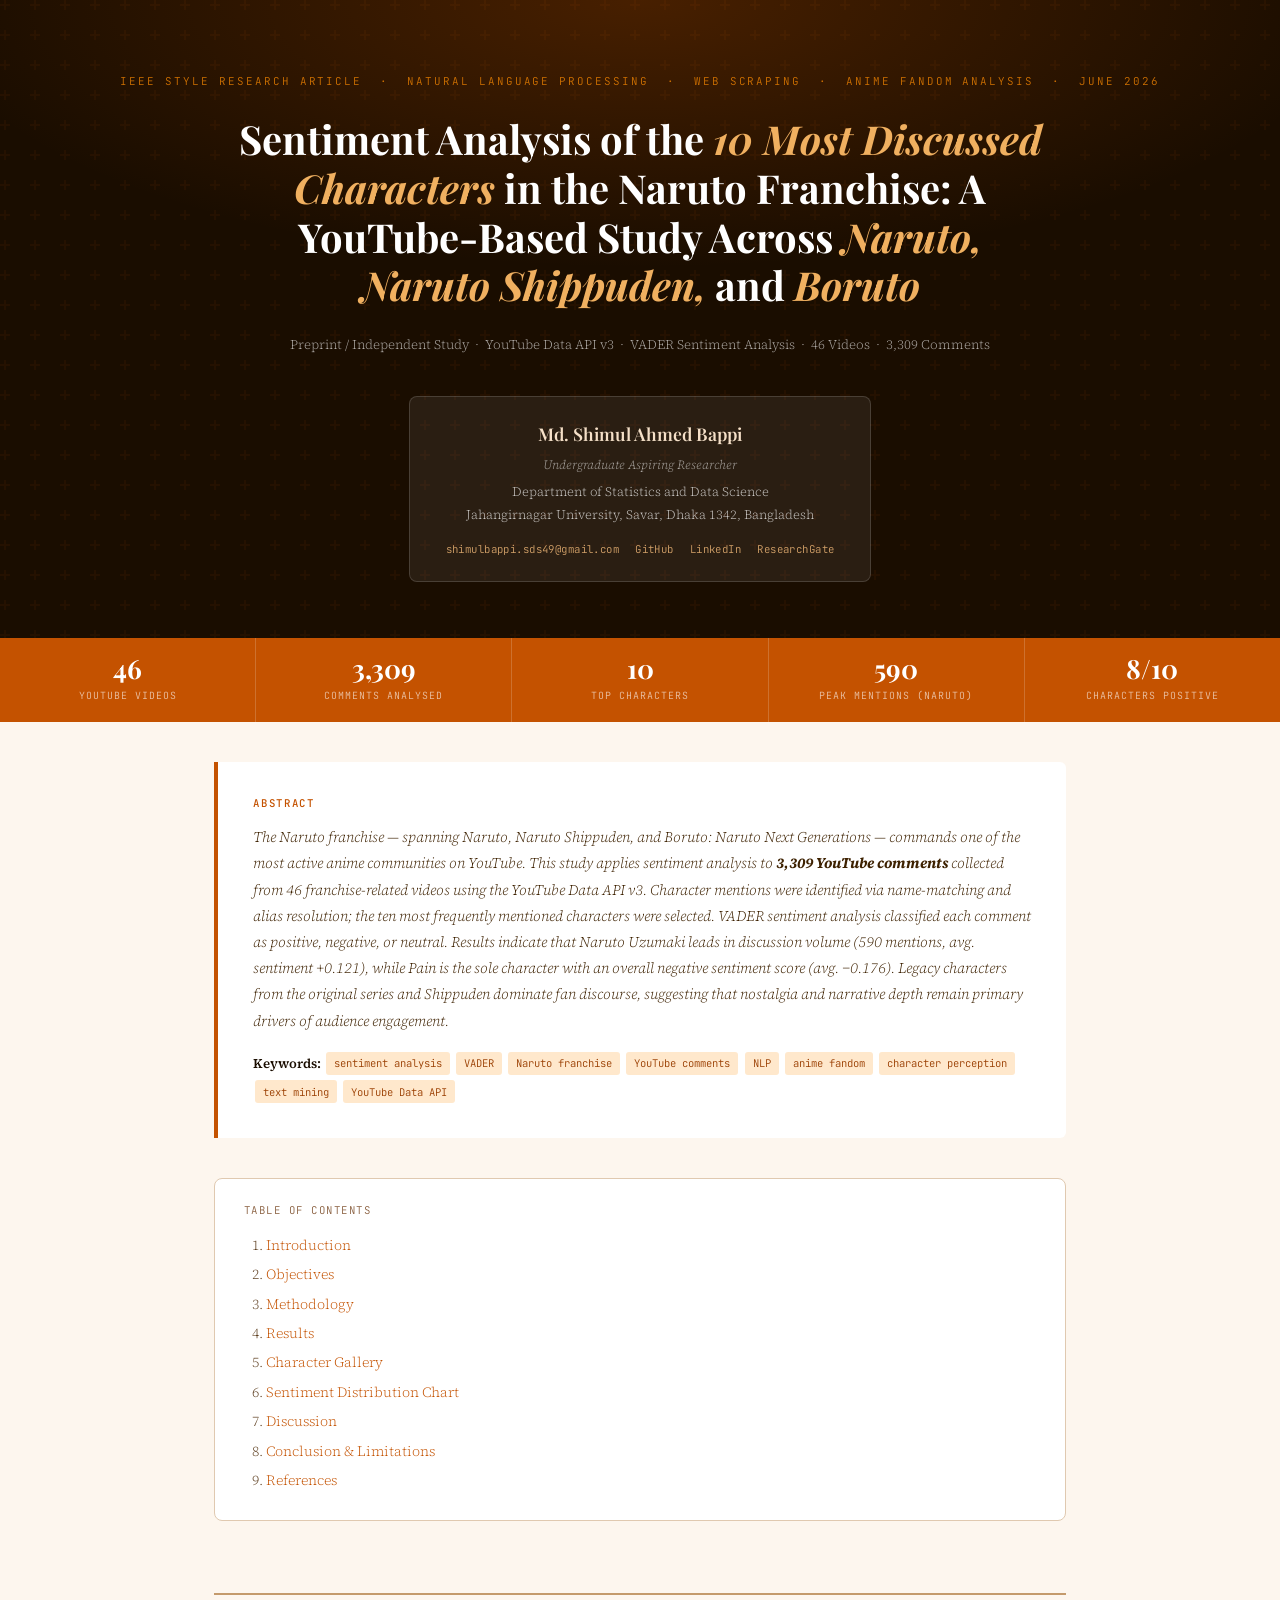
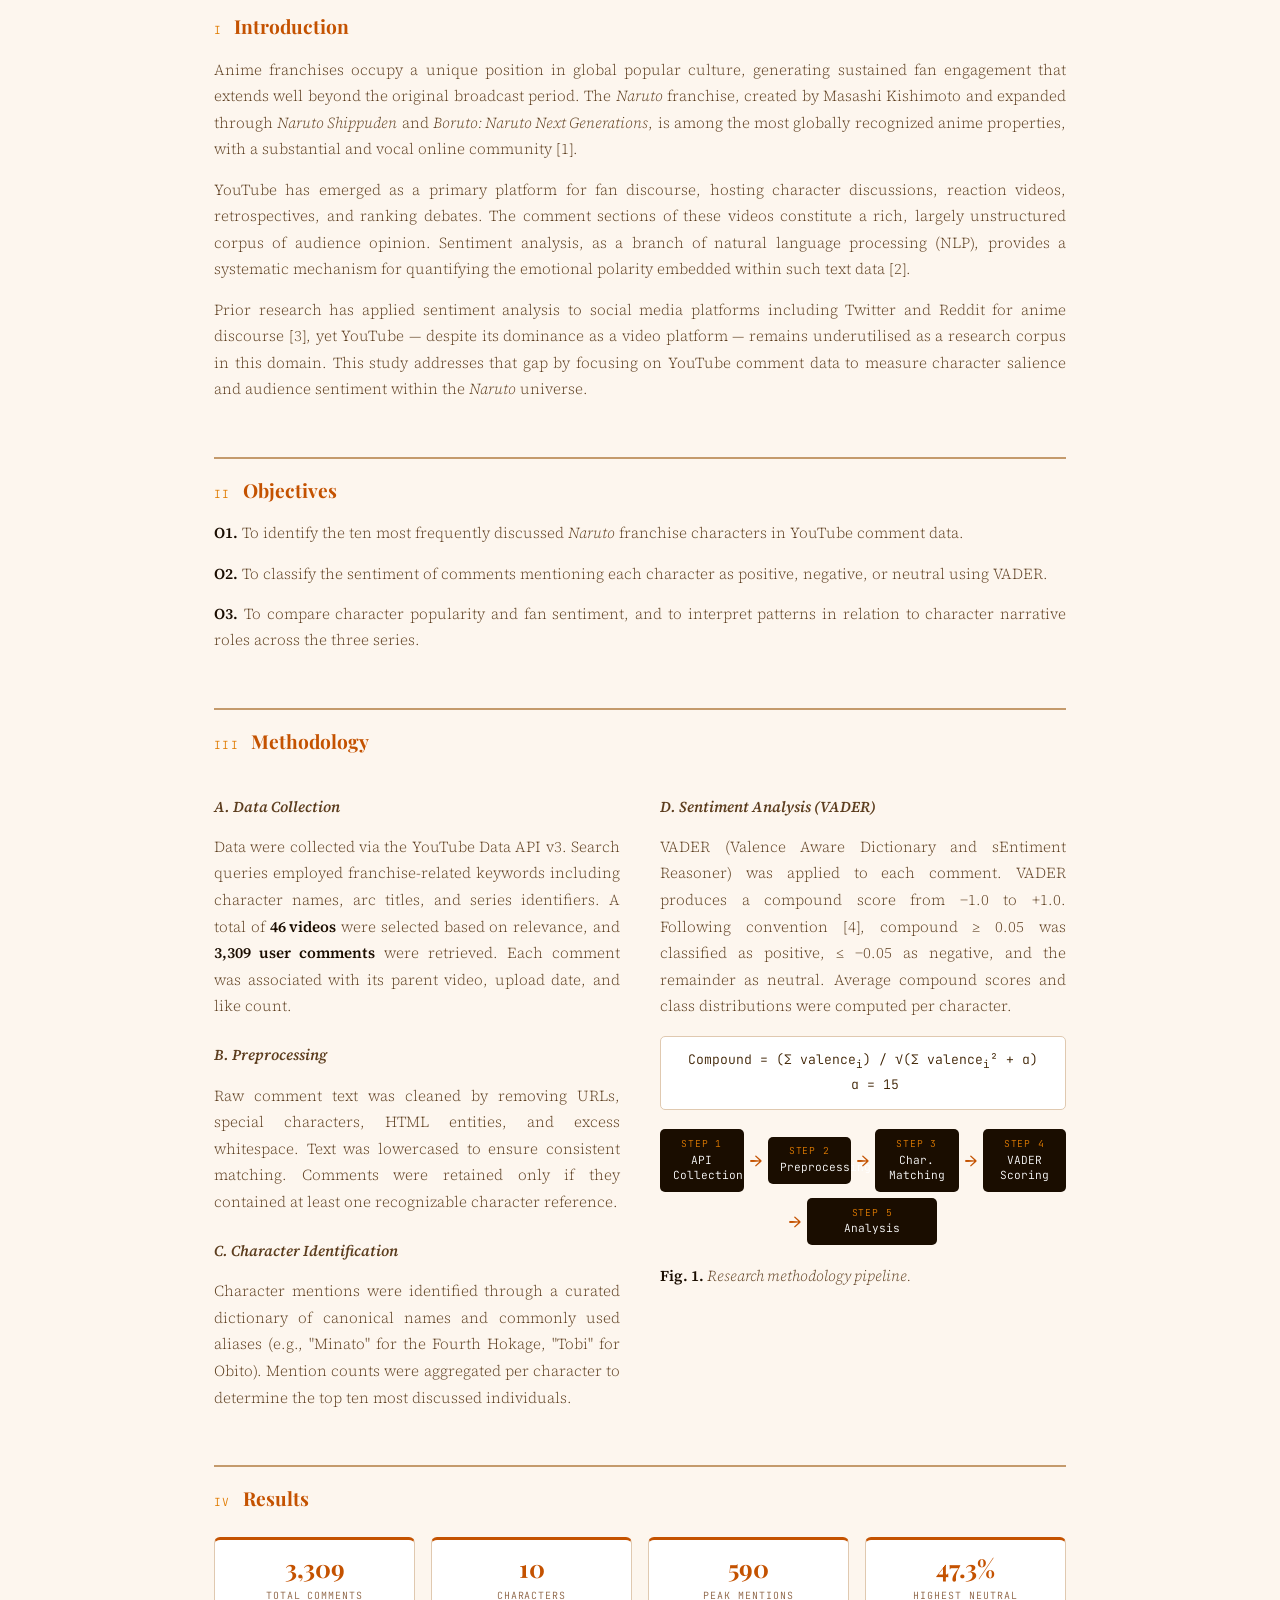
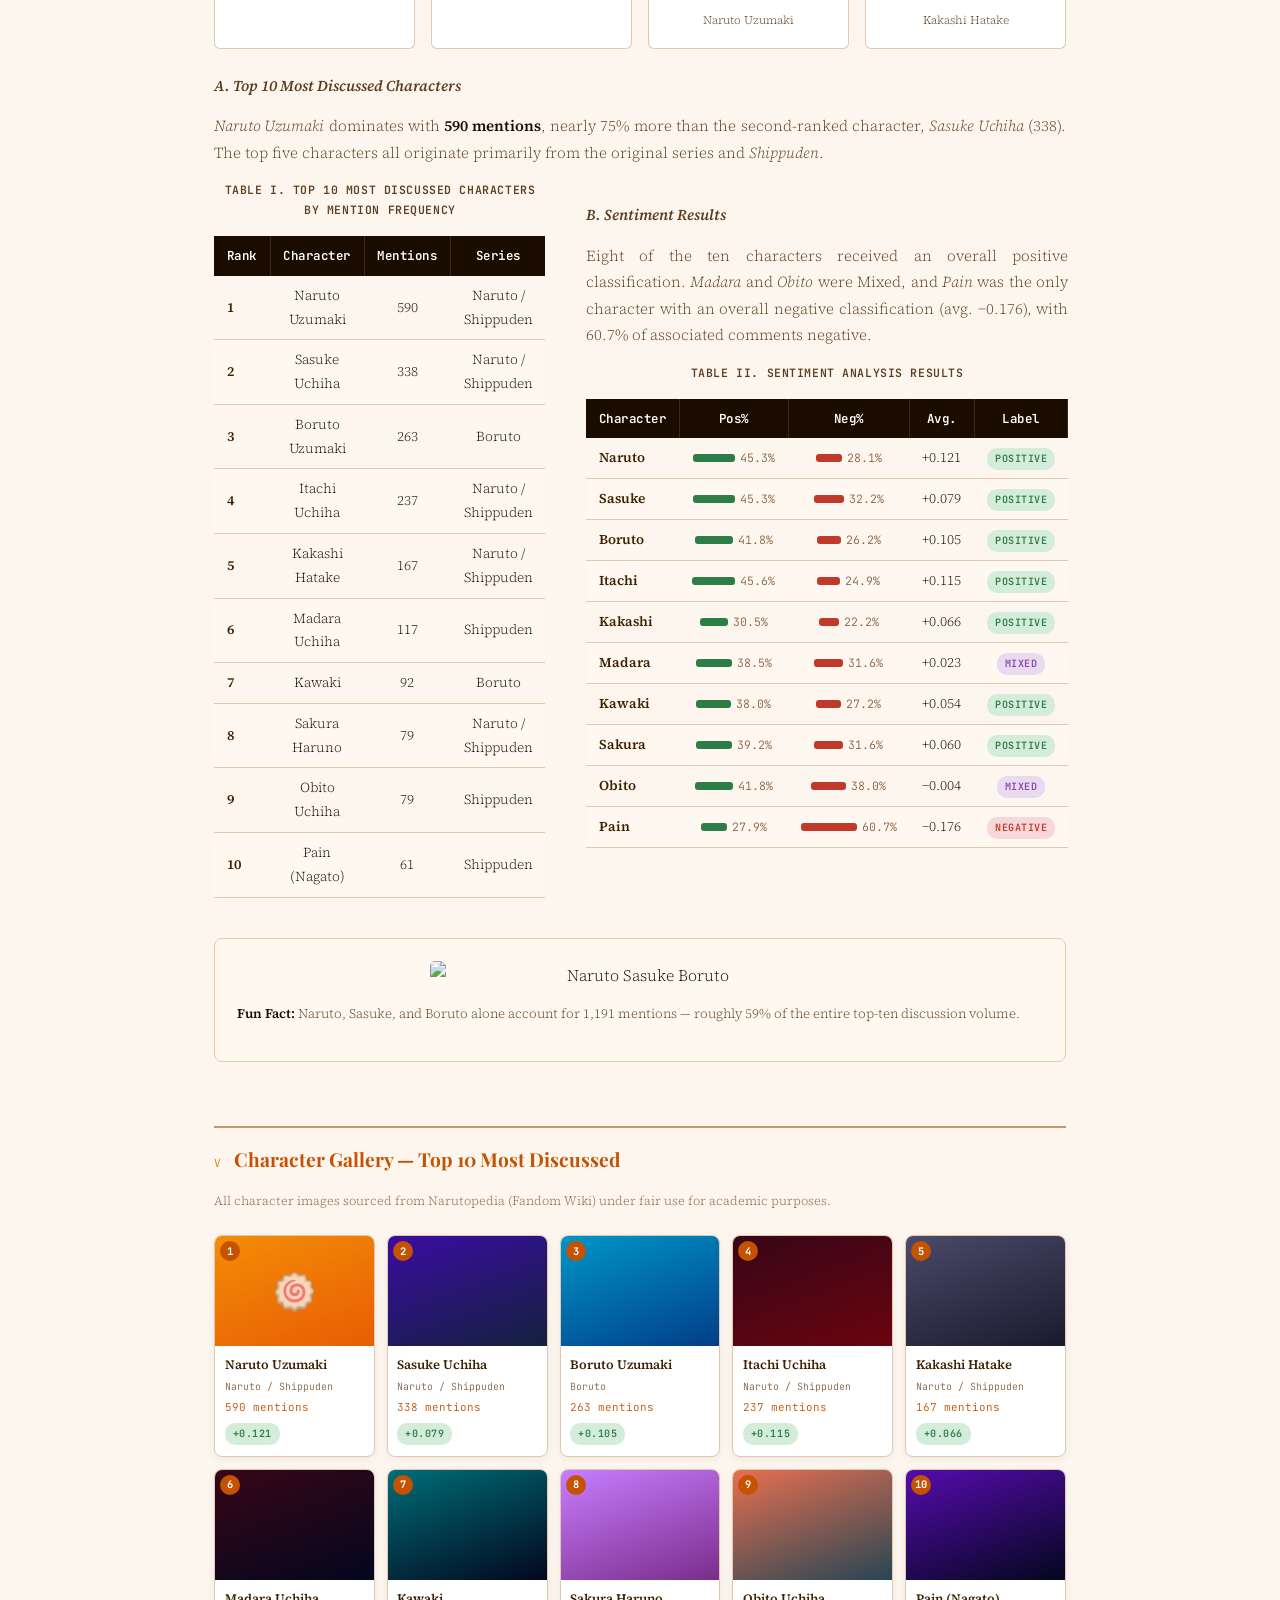
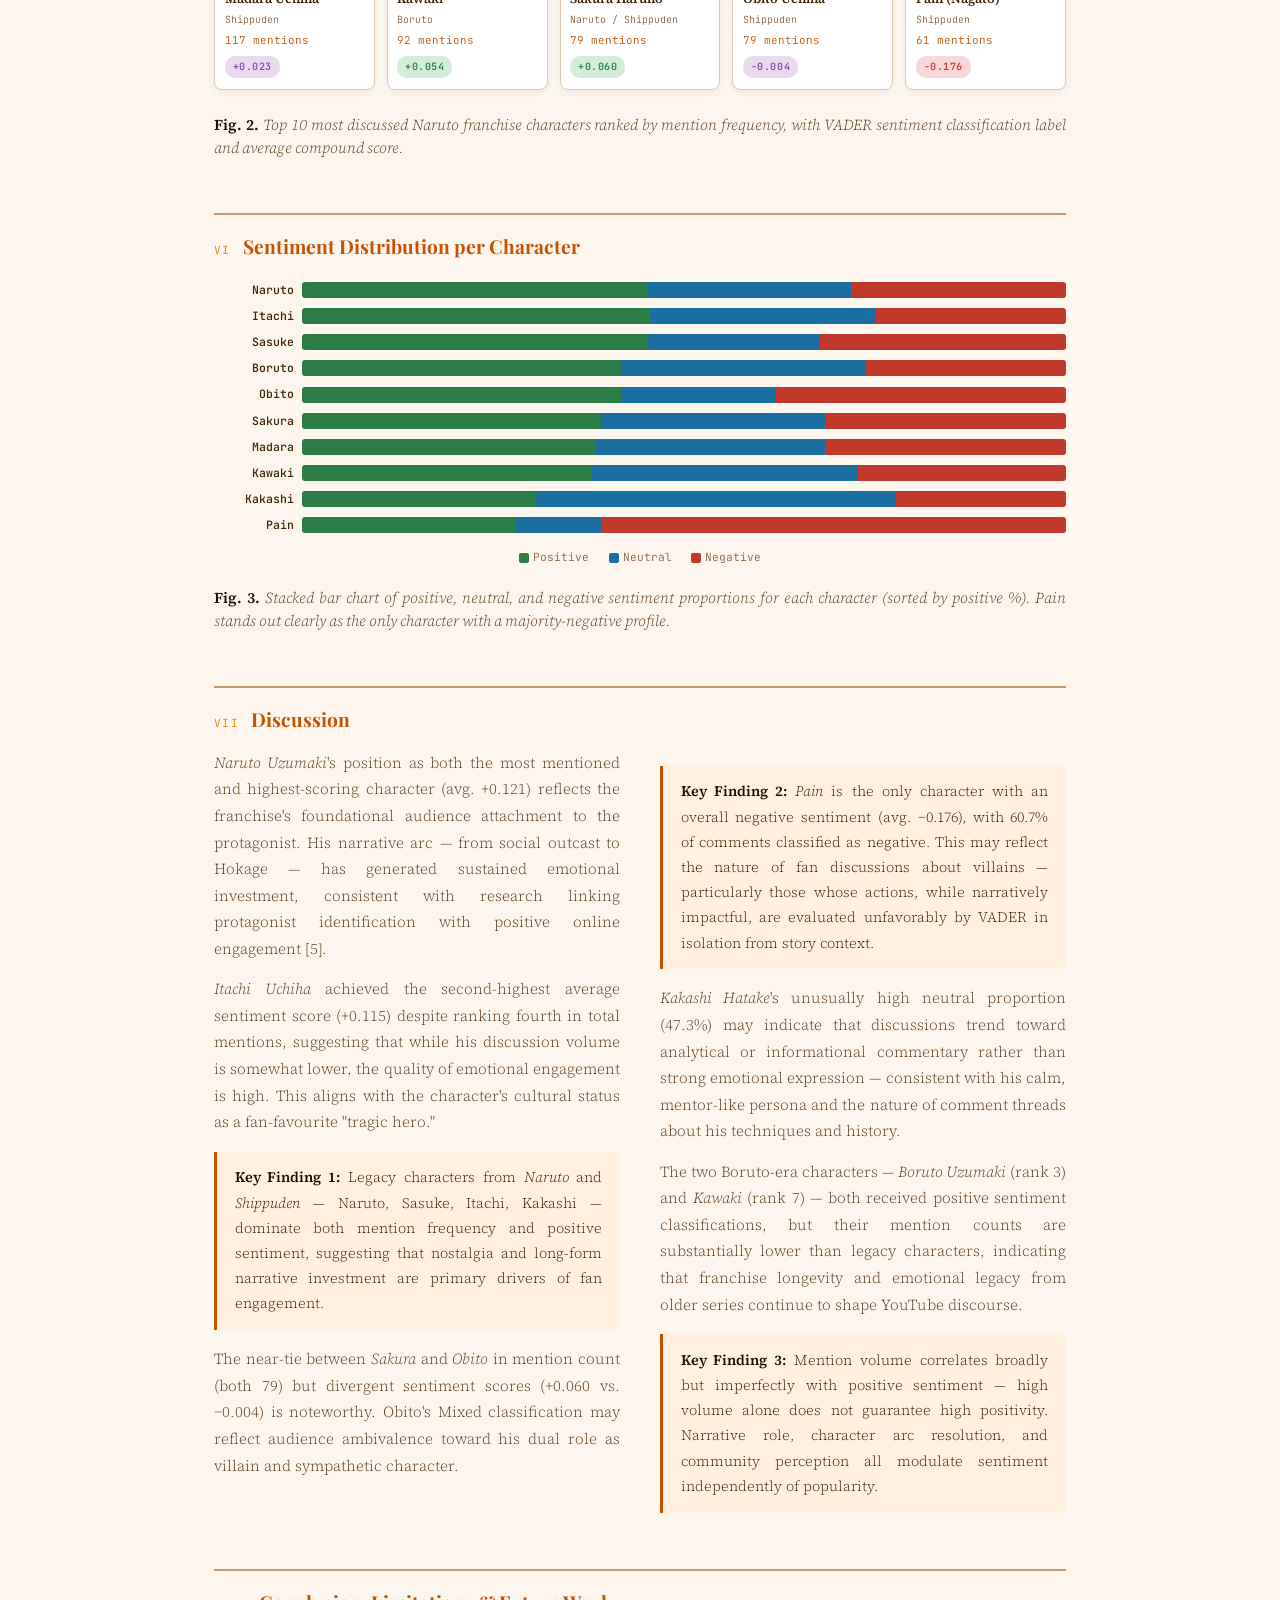
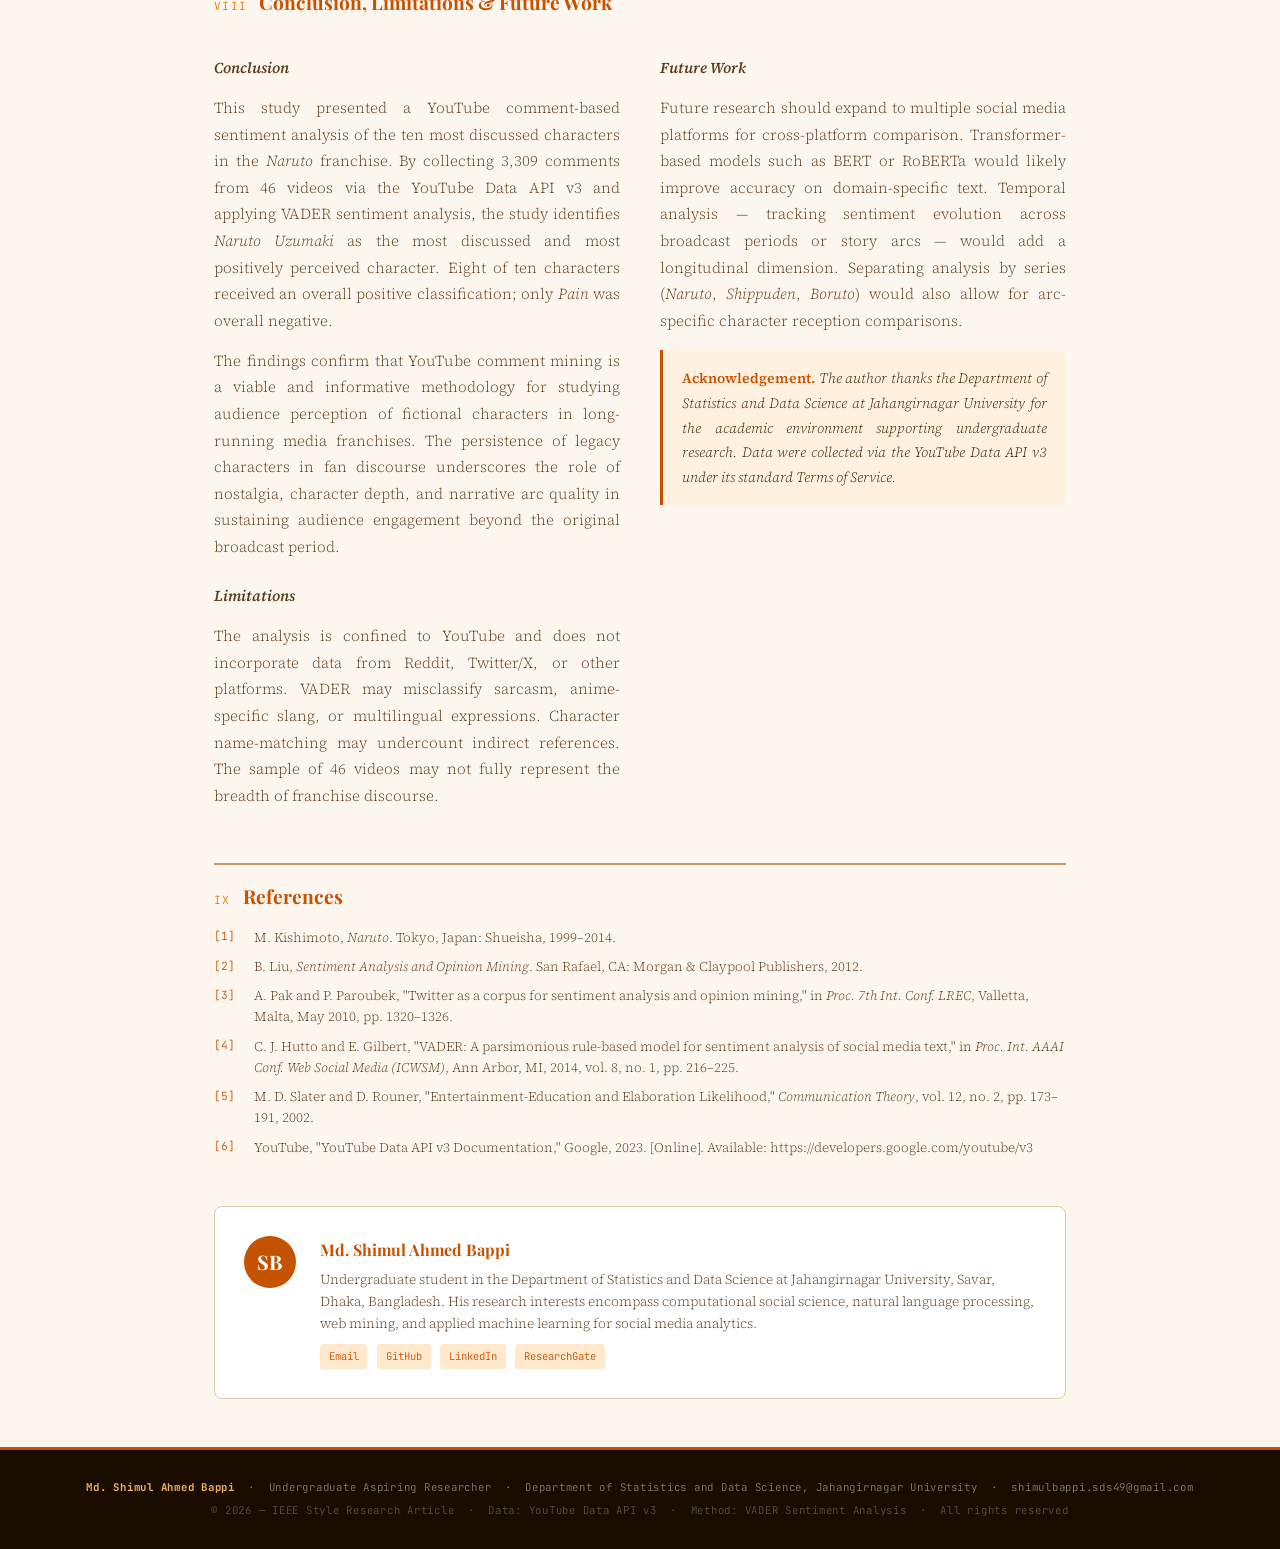
==== commit 3b35440f: "Update print statement from 'Hello' to 'Goodbye'" ====
--- a/research/10_Most_Discussed_Characters_in_the_Naruto_Franchise.html
+++ b/research/10_Most_Discussed_Characters_in_the_Naruto_Franchise.html
@@ -4,1097 +4,1012 @@
 <meta charset="UTF-8">
 <meta name="viewport" content="width=device-width, initial-scale=1.0">
 <title>Sentiment Analysis of the 10 Most Discussed Characters in the Naruto Franchise</title>
-<link href="https://fonts.googleapis.com/css2?family=EB+Garamond:ital,wght@0,400;0,600;0,700;1,400&family=Source+Sans+3:wght@300;400;600;700&family=Source+Code+Pro:wght@400;500&display=swap" rel="stylesheet">
+<link rel="preconnect" href="https://fonts.googleapis.com">
+<link href="https://fonts.googleapis.com/css2?family=Playfair+Display:ital,wght@0,400;0,600;0,700;1,400&family=Source+Serif+4:ital,opsz,wght@0,8..60,300;0,8..60,400;0,8..60,600;1,8..60,400&family=JetBrains+Mono:wght@400;500&display=swap" rel="stylesheet">
 <style>
+  *, *::before, *::after { box-sizing: border-box; margin: 0; padding: 0; }
+
   :root {
-    --orange: #E85D04;
-    --dark-orange: #9D0208;
-    --navy: #03071E;
-    --mid-navy: #14213D;
-    --gold: #F48C06;
-    --light: #FFF8F0;
-    --text: #1A1A2E;
-    --muted: #5A5A72;
-    --border: #D9C5B2;
-    --highlight: #FAD7A0;
-    --positive: #2D7D46;
-    --negative: #C0392B;
-    --neutral: #1A6FA0;
-    --mixed: #8E44AD;
-  }
-
-  * { box-sizing: border-box; margin: 0; padding: 0; }
+    --ink:        #1a0d00;
+    --ink-mid:    #3d2100;
+    --ink-soft:   #5c3d1e;
+    --ink-muted:  #8a6040;
+    --rule:       #e0c9b0;
+    --rule-dark:  #c49a6c;
+    --bg:         #fdf6ee;
+    --paper:      #ffffff;
+    --accent:     #c45200;
+    --accent2:    #e07b00;
+    --accent-dark:#8a3800;
+    --highlight:  #fff0e0;
+    --tag-bg:     #ffe8cc;
+    --tag-fg:     #9a3e00;
+    --fig-bg:     #fff8f0;
+    --fig-border: #e8c9a0;
+    --positive:   #2D7D46;
+    --negative:   #C0392B;
+    --neutral-c:  #1A6FA0;
+    --mixed:      #8E44AD;
+  }
+
+  html { font-size: 16px; scroll-behavior: smooth; }
 
   body {
-    font-family: 'EB Garamond', Georgia, serif;
-    background: #F5EFE6;
-    color: var(--text);
-    font-size: 10.5pt;
-    line-height: 1.65;
-  }
-
-  /* Page wrapper simulating journal layout */
-  .page-wrap {
-    max-width: 1000px;
-    margin: 0 auto;
-    background: #fff;
-    box-shadow: 0 4px 40px rgba(0,0,0,0.18);
-  }
-
-  /* ── COVER HEADER ── */
-  .cover-header {
-    background: var(--navy);
-    color: white;
-    padding: 0;
+    background: var(--bg);
+    color: var(--ink);
+    font-family: 'Source Serif 4', Georgia, serif;
+    font-size: 1rem;
+    line-height: 1.75;
+    font-weight: 300;
+  }
+
+  /* ── COVER ── */
+  .cover {
+    background: var(--ink);
+    color: #fff;
+    padding: 4.5rem 2rem 3.5rem;
+    text-align: center;
     position: relative;
     overflow: hidden;
   }
-  .cover-header::before {
+  .cover::before {
     content: '';
     position: absolute;
     inset: 0;
-    background: url("data:image/svg+xml,%3Csvg width='60' height='60' viewBox='0 0 60 60' xmlns='http://www.w3.org/2000/svg'%3E%3Cg fill='none' fill-rule='evenodd'%3E%3Cg fill='%23E85D04' fill-opacity='0.06'%3E%3Cpath d='M36 34v-4h-2v4h-4v2h4v4h2v-4h4v-2h-4zm0-30V0h-2v4h-4v2h4v4h2V6h4V4h-4zM6 34v-4H4v4H0v2h4v4h2v-4h4v-2H6zM6 4V0H4v4H0v2h4v4h2V6h4V4H6z'/%3E%3C/g%3E%3C/g%3E%3C/svg%3E");
-    opacity: 1;
-  }
-  .journal-banner {
-    background: var(--orange);
-    padding: 8px 40px;
-    font-family: 'Source Sans 3', sans-serif;
-    font-size: 9pt;
+    background: radial-gradient(ellipse 80% 60% at 50% 0%, #c4520044 0%, transparent 70%);
+    pointer-events: none;
+  }
+  .cover::after {
+    content: '';
+    position: absolute;
+    inset: 0;
+    background: url("data:image/svg+xml,%3Csvg width='60' height='60' viewBox='0 0 60 60' xmlns='http://www.w3.org/2000/svg'%3E%3Cg fill='none'%3E%3Cg fill='%23E85D04' fill-opacity='0.05'%3E%3Cpath d='M36 34v-4h-2v4h-4v2h4v4h2v-4h4v-2h-4zm0-30V0h-2v4h-4v2h4v4h2V6h4V4h-4zM6 34v-4H4v4H0v2h4v4h2v-4h4v-2H6zM6 4V0H4v4H0v2h4v4h2V6h4V4H6z'/%3E%3C/g%3E%3C/g%3E%3C/svg%3E");
+    pointer-events: none;
+  }
+  .cover-eyebrow {
+    font-family: 'JetBrains Mono', monospace;
+    font-size: 0.68rem;
+    letter-spacing: 0.18em;
+    text-transform: uppercase;
+    color: var(--accent2);
+    margin-bottom: 1.5rem;
+    opacity: 0.9;
+    position: relative;
+    z-index: 1;
+  }
+  .cover h1 {
+    font-family: 'Playfair Display', serif;
+    font-size: clamp(1.5rem, 4vw, 2.5rem);
+    font-weight: 700;
+    line-height: 1.22;
+    max-width: 820px;
+    margin: 0 auto 1.4rem;
+    color: #fff;
+    position: relative;
+    z-index: 1;
+  }
+  .cover h1 em { font-style: italic; color: #f0b060; }
+  .cover-meta {
+    font-size: 0.82rem;
+    opacity: 0.65;
+    margin-bottom: 2rem;
+    font-weight: 300;
+    position: relative;
+    z-index: 1;
+  }
+  .author-card {
+    display: inline-flex;
+    flex-direction: column;
+    align-items: center;
+    background: rgba(255,255,255,0.07);
+    border: 1px solid rgba(255,255,255,0.15);
+    border-radius: 8px;
+    padding: 1.4rem 2.2rem;
+    margin-top: 0.5rem;
+    gap: 0.25rem;
+    position: relative;
+    z-index: 1;
+  }
+  .author-name {
+    font-family: 'Playfair Display', serif;
+    font-size: 1.1rem;
     font-weight: 600;
-    letter-spacing: 2px;
+    color: #f5e0c8;
+  }
+  .author-role { font-size: 0.78rem; opacity: 0.6; font-style: italic; }
+  .author-dept { font-size: 0.8rem; opacity: 0.75; margin-top: 0.1rem; }
+  .author-links {
+    display: flex;
+    gap: 1rem;
+    margin-top: 0.6rem;
+    flex-wrap: wrap;
+    justify-content: center;
+  }
+  .author-links a {
+    font-family: 'JetBrains Mono', monospace;
+    font-size: 0.67rem;
+    color: #f0b878;
+    text-decoration: none;
+    letter-spacing: 0.04em;
+    opacity: 0.85;
+    transition: opacity .2s;
+  }
+  .author-links a:hover { opacity: 1; text-decoration: underline; }
+
+  /* ── STATS STRIP ── */
+  .stats-strip {
+    background: var(--accent);
+    display: flex;
+    justify-content: center;
+    flex-wrap: wrap;
+    gap: 0;
+  }
+  .stat-item {
+    padding: 1.1rem 2rem;
+    text-align: center;
+    border-right: 1px solid rgba(255,255,255,0.18);
+    flex: 1;
+    min-width: 120px;
+  }
+  .stat-item:last-child { border-right: none; }
+  .stat-num {
+    font-family: 'Playfair Display', serif;
+    font-size: 1.65rem;
+    font-weight: 700;
+    color: #fff;
+    display: block;
+    line-height: 1;
+  }
+  .stat-label {
+    font-family: 'JetBrains Mono', monospace;
+    font-size: 0.62rem;
+    letter-spacing: 0.1em;
     text-transform: uppercase;
-    color: white;
-    position: relative;
-  }
-  .cover-content {
-    padding: 40px 48px 36px;
-    position: relative;
-    display: flex;
-    align-items: stretch;
-    gap: 0;
-  }
-  .cover-text-block {
-    flex: 1;
-    min-width: 0;
-    padding-right: 24px;
-  }
-  .cover-image-block {
+    color: rgba(255,255,255,0.65);
+    display: block;
+    margin-top: 0.35rem;
+  }
+
+  /* ── LAYOUT ── */
+  .wrapper { max-width: 900px; margin: 0 auto; padding: 0 1.5rem; }
+
+  /* ── ABSTRACT ── */
+  .abstract-block {
+    background: var(--paper);
+    border-left: 4px solid var(--accent);
+    padding: 2rem 2rem 2rem 2.2rem;
+    margin: 2.5rem 0;
+    border-radius: 0 6px 6px 0;
+  }
+  .abstract-label {
+    font-family: 'JetBrains Mono', monospace;
+    font-size: 0.67rem;
+    letter-spacing: 0.16em;
+    text-transform: uppercase;
+    color: var(--accent);
+    margin-bottom: 0.7rem;
+    font-weight: 500;
+  }
+  .abstract-block p {
+    font-size: 0.92rem;
+    line-height: 1.78;
+    color: var(--ink-mid);
+    font-weight: 300;
+    font-style: italic;
+  }
+  .keywords { margin-top: 1rem; font-size: 0.82rem; color: var(--ink-soft); font-style: normal; }
+  .keywords strong { font-weight: 600; color: var(--ink); font-style: normal; }
+  .kw-tag {
+    display: inline-block;
+    background: var(--tag-bg);
+    color: var(--tag-fg);
+    font-family: 'JetBrains Mono', monospace;
+    font-size: 0.66rem;
+    padding: 0.15rem 0.5rem;
+    border-radius: 3px;
+    margin: 0.15rem 0.1rem;
+  }
+
+  /* ── TOC ── */
+  .toc {
+    background: var(--paper);
+    border: 1px solid var(--rule);
+    border-radius: 8px;
+    padding: 1.4rem 1.8rem;
+    margin: 0 0 2.5rem;
+  }
+  .toc-title {
+    font-family: 'JetBrains Mono', monospace;
+    font-size: 0.67rem;
+    letter-spacing: 0.14em;
+    text-transform: uppercase;
+    color: var(--ink-muted);
+    margin-bottom: 0.8rem;
+  }
+  .toc ol { padding-left: 1.4rem; margin: 0; }
+  .toc li { font-size: 0.88rem; margin-bottom: 0.3rem; color: var(--ink-soft); }
+  .toc a { color: var(--accent); text-decoration: none; }
+  .toc a:hover { text-decoration: underline; }
+
+  /* ── SECTION ── */
+  .section { padding: 2rem 0 0.5rem; }
+  .section-rule { border: none; border-top: 2px solid var(--rule-dark); margin-bottom: 1.2rem; }
+  .section-header { display: flex; align-items: baseline; gap: 0.75rem; margin-bottom: 1rem; }
+  .section-num {
+    font-family: 'JetBrains Mono', monospace;
+    font-size: 0.7rem;
+    letter-spacing: 0.12em;
+    color: var(--accent2);
+    text-transform: uppercase;
     flex-shrink: 0;
-    width: 300px;
-    display: flex;
-    align-items: center;
-    justify-content: flex-end;
-    position: relative;
-  }
-  .cover-image-block img {
-    width: 100%;
-    max-width: 300px;
-    height: auto;
-    object-fit: contain;
-    object-position: center bottom;
-    filter: drop-shadow(0 4px 24px rgba(232,93,4,0.35));
-    display: block;
-    position: relative;
-    z-index: 2;
-  }
-
-  .paper-title {
-    font-family: 'EB Garamond', serif;
-    font-size: 21pt;
+    padding-top: 0.15rem;
+  }
+  .section-title {
+    font-family: 'Playfair Display', serif;
+    font-size: 1.2rem;
     font-weight: 700;
+    color: var(--accent);
     line-height: 1.25;
-    color: white;
-    margin-bottom: 24px;
-    max-width: 820px;
-  }
-  .paper-title em {
-    color: var(--gold);
+  }
+  .subsection-title {
+    font-family: 'Source Serif 4', serif;
+    font-size: 1rem;
+    font-weight: 600;
+    color: var(--ink-mid);
+    margin: 1.4rem 0 0.55rem;
     font-style: italic;
   }
-  .authors-block {
-    display: flex;
-    flex-wrap: wrap;
-    gap: 12px;
-    margin-bottom: 24px;
-  }
-  .author-card {
-    background: rgba(255,255,255,0.08);
-    border: 1px solid rgba(255,255,255,0.15);
-    border-radius: 4px;
-    padding: 10px 16px;
-    font-family: 'Source Sans 3', sans-serif;
-  }
-  .author-name { font-size: 10pt; font-weight: 700; color: white; }
-  .author-affil { font-size: 8.5pt; color: rgba(255,255,255,0.65); margin-top: 2px; }
-  .author-email { font-size: 8pt; color: var(--gold); margin-top: 2px; }
-
-.meta-row {
-  display: flex;
-  justify-content: flex-start;
-  gap: 28px;
-  flex-wrap: nowrap; /* Forces everything on the exact same line */
-  
-  /* Pushes the whole row down */
-  margin-top: 24px;  /* Adjust this number if you want it even lower */
-  padding-top: 16px;
-  border-top: 1px solid rgba(255,255,255,0.15);
-  
-  font-family: 'Source Sans 3', sans-serif;
-  font-size: 8.0pt;
-  color: rgba(255,255,255,0.55);
-}
-
-/* Forces each text block to stay intact on that line */
-.meta-row span {
-  white-space: nowrap;
-  flex-shrink: 0;
-}
-
-.meta-row span strong { 
-  color: rgba(255,255,255,0.85); 
-}
-
-  /* ── TWO-COLUMN BODY ── */
-  .two-col-body {
+  .section p {
+    color: var(--ink-soft);
+    font-size: 0.95rem;
+    margin-bottom: 0.85rem;
+    text-align: justify;
+    hyphens: auto;
+  }
+  .section p strong { color: var(--ink); font-weight: 600; }
+
+  /* ── TWO-COL (desktop only) ── */
+  .two-col {
     display: grid;
     grid-template-columns: 1fr 1fr;
-    gap: 0;
-    border-top: 3px solid var(--orange);
-  }
-  .col { padding: 28px 32px; }
-  .col:first-child { border-right: 1px solid var(--border); }
-
-  /* ── ABSTRACT ── */
-  .abstract-box {
-    border: 1px solid var(--border);
-    border-left: 4px solid var(--orange);
-    background: #FDF8F3;
-    padding: 16px 20px;
-    margin: 0 32px 0;
-    border-radius: 0 4px 4px 0;
-  }
-  .abstract-label {
-    font-family: 'Source Sans 3', sans-serif;
-    font-size: 8pt;
-    font-weight: 700;
-    letter-spacing: 2px;
-    text-transform: uppercase;
-    color: var(--orange);
-    margin-bottom: 8px;
-  }
-  .abstract-box p {
-    font-size: 9.5pt;
-    line-height: 1.6;
-    text-align: justify;
-    color: #2A2A3E;
-  }
-  .keywords-line {
-    margin-top: 10px;
-    font-size: 9.5pt;
-    color: var(--muted);
-  }
-  .keywords-line strong { color: var(--text); font-style: italic; }
-
-  /* ── SECTION HEADINGS ── */
-  h2.section-head {
-    font-family: 'Source Sans 3', sans-serif;
-    font-size: 10pt;
-    font-weight: 700;
-    letter-spacing: 0.5px;
-    text-transform: uppercase;
-    color: white;
-    background: var(--mid-navy);
-    padding: 5px 10px;
-    margin: 22px 0 10px;
-    border-left: 4px solid var(--orange);
-  }
-
-  /* ── INLINE METRIC CARDS ── */
-  .metric-row {
-    display: grid;
-    grid-template-columns: repeat(4, 1fr);
-    gap: 10px;
-    margin: 14px 0;
-  }
-  .metric-card {
-    background: #fff;
-    border: 1px solid var(--rule-light);
-    border-radius: 3px;
-    padding: 10px 12px;
-    text-align: center;
-  }
-  .metric-val {
-    font-family: 'JetBrains Mono', monospace;
-    font-size: 18pt;
-    font-weight: 600;
-    color: var(--rule);
-    display: block;
-    line-height: 1;
-    margin-bottom: 3px;
-  }
-  .metric-lbl {
-    font-size: 7pt;
-    font-family: 'Noto Sans', sans-serif;
-    text-transform: uppercase;
-    letter-spacing: .08em;
-    color: #888;
-  }
-
-  h3.subsection-head {
-    font-family: 'Source Sans 3', sans-serif;
-    font-size: 9.5pt;
-    font-weight: 700;
-    color: var(--dark-orange);
-    margin: 14px 0 6px;
-    border-bottom: 1px dotted var(--border);
-    padding-bottom: 3px;
-  }
-  p { margin-bottom: 8px; text-align: justify; font-size: 9.8pt; }
-
-  /* ── FULL-WIDTH SECTIONS ── */
-  .full-width {
-    grid-column: 1 / -1;
-    padding: 0 32px 24px;
-    border-top: 1px solid var(--border);
-  }
-  .full-width-inner { padding: 20px 0 0; }
-
-  /* ── CHARACTER GALLERY ── */
-  .char-gallery {
-    display: grid;
-    grid-template-columns: repeat(5, 1fr);
-    gap: 10px;
-    margin: 16px 0;
-  }
-  .char-card {
-    border: 1px solid var(--border);
-    border-radius: 6px;
-    overflow: hidden;
-    background: white;
-    box-shadow: 0 2px 8px rgba(0,0,0,0.07);
-    transition: transform 0.2s, box-shadow 0.2s;
-  }
-  .char-card:hover { transform: translateY(-3px); box-shadow: 0 6px 20px rgba(0,0,0,0.13); }
-  .char-img-wrap {
-    height: 120px;
-    overflow: hidden;
-    background: linear-gradient(135deg, var(--navy) 0%, var(--mid-navy) 100%);
-    display: flex;
-    align-items: center;
-    justify-content: center;
-    position: relative;
-  }
-  .char-img-wrap img {
-    width: 100%;
-    height: 100%;
-    object-fit: cover;
-    object-position: top center;
-  }
-  .char-rank {
-    position: absolute;
-    top: 5px;
-    left: 5px;
-    background: var(--orange);
-    color: white;
-    font-family: 'Source Sans 3', sans-serif;
-    font-size: 8pt;
-    font-weight: 700;
-    width: 20px;
-    height: 20px;
-    border-radius: 50%;
-    display: flex;
-    align-items: center;
-    justify-content: center;
-  }
-  .char-info { padding: 7px 8px 8px; }
-  .char-name {
-    font-family: 'Source Sans 3', sans-serif;
-    font-size: 9pt;
-    font-weight: 700;
-    color: var(--navy);
-  }
-  .char-series {
-    font-family: 'Source Sans 3', sans-serif;
-    font-size: 7.5pt;
-    color: var(--muted);
-    margin-top: 1px;
-  }
-  .char-mentions {
-    font-family: 'Source Code Pro', monospace;
-    font-size: 8pt;
-    color: var(--orange);
-    margin-top: 3px;
-  }
-  .sentiment-pill {
-    display: inline-block;
-    font-family: 'Source Sans 3', sans-serif;
-    font-size: 7pt;
-    font-weight: 600;
-    padding: 1px 6px;
-    border-radius: 10px;
-    margin-top: 4px;
-    text-transform: uppercase;
-    letter-spacing: 0.5px;
-  }
-  .pill-positive { background: #D4EDDA; color: var(--positive); }
-  .pill-negative { background: #F8D7DA; color: var(--negative); }
-  .pill-mixed { background: #E8DAEF; color: var(--mixed); }
-
-  /* ── DATA TABLES ── */
-  .ieee-table {
-    width: 100%;
-    border-collapse: collapse;
-    font-family: 'Source Sans 3', sans-serif;
-    font-size: 8.5pt;
-    margin: 12px 0 6px;
-  }
-  .table-caption {
-    font-family: 'Source Sans 3', sans-serif;
-    font-size: 8.5pt;
-    font-weight: 600;
-    font-style: italic;
-    text-align: center;
-    color: var(--text);
-    margin: 4px 0 10px;
-  }
-  .ieee-table thead tr {
-    background: var(--mid-navy);
-    color: white;
-  }
-  .ieee-table thead th {
-    padding: 7px 10px;
-    text-align: center;
-    font-weight: 600;
-    letter-spacing: 0.3px;
-    border-right: 1px solid rgba(255,255,255,0.15);
-    white-space: nowrap;
-  }
-  .ieee-table thead th:first-child { text-align: left; }
-  .ieee-table tbody tr { border-bottom: 1px solid var(--border); }
-  .ieee-table tbody tr:nth-child(even) { background: #F9F5F0; }
-  .ieee-table tbody tr:hover { background: var(--highlight); }
-  .ieee-table td {
-    padding: 6px 10px;
-    text-align: center;
-    vertical-align: middle;
-  }
-  .ieee-table td:first-child { text-align: left; font-weight: 600; }
-
-  .bar-cell { display: flex; align-items: center; gap: 6px; justify-content: center; }
-  .mini-bar {
-    height: 8px;
-    border-radius: 4px;
-    min-width: 2px;
-  }
-  .bar-pos { background: #2D7D46; }
-  .bar-neg { background: #C0392B; }
-  .bar-neu { background: #1A6FA0; }
-  .bar-val { font-size: 7.5pt; color: var(--muted); white-space: nowrap; }
-
-  /* ── METHODOLOGY VISUAL ── */
+    gap: 2.5rem;
+  }
+  @media (max-width: 680px) {
+    .two-col { grid-template-columns: 1fr; gap: 0; }
+  }
+
+  /* ── METHODOLOGY FLOW ── */
   .method-flow {
     display: flex;
     align-items: center;
     gap: 6px;
     flex-wrap: wrap;
-    margin: 14px 0;
+    margin: 1.2rem 0;
     justify-content: center;
   }
   .method-step {
-    background: var(--mid-navy);
+    background: var(--ink);
     color: white;
-    padding: 8px 12px;
-    border-radius: 4px;
-    font-family: 'Source Sans 3', sans-serif;
-    font-size: 8pt;
+    padding: 0.55rem 0.8rem;
+    border-radius: 5px;
+    font-family: 'JetBrains Mono', monospace;
+    font-size: 0.7rem;
+    text-align: center;
+    min-width: 90px;
+    line-height: 1.35;
+    flex: 1;
+    min-width: 80px;
+    max-width: 130px;
+  }
+  .method-step .step-num {
+    display: block;
+    color: var(--accent2);
+    font-size: 0.6rem;
+    margin-bottom: 2px;
+    letter-spacing: 0.08em;
+    text-transform: uppercase;
+  }
+  .method-arrow { color: var(--accent); font-size: 1.1rem; font-weight: 700; flex-shrink: 0; }
+  @media (max-width: 600px) {
+    .method-flow { flex-direction: column; align-items: stretch; }
+    .method-step { max-width: 100%; }
+    .method-arrow { transform: rotate(90deg); text-align: center; }
+  }
+
+  /* ── CALLOUT ROW ── */
+  .callout-row { display: flex; gap: 1rem; margin: 1.5rem 0; flex-wrap: wrap; }
+  .callout {
+    flex: 1;
+    min-width: 120px;
+    background: var(--paper);
+    border: 1px solid var(--rule);
+    border-top: 3px solid var(--accent);
+    border-radius: 6px;
+    padding: 1rem 1.1rem;
+    text-align: center;
+  }
+  .callout-val {
+    font-family: 'Playfair Display', serif;
+    font-size: 1.55rem;
+    font-weight: 700;
+    color: var(--accent);
+    line-height: 1;
+    display: block;
+  }
+  .callout-lbl {
+    font-family: 'JetBrains Mono', monospace;
+    font-size: 0.62rem;
+    letter-spacing: 0.1em;
+    text-transform: uppercase;
+    color: var(--ink-muted);
+    margin-top: 0.4rem;
+    display: block;
+  }
+  .callout-sub { font-size: 0.72rem; color: var(--ink-soft); margin-top: 0.2rem; }
+
+  /* ── DATA TABLE ── */
+  .table-wrap { overflow-x: auto; margin: 1rem 0; }
+  .table-caption {
+    font-family: 'JetBrains Mono', monospace;
+    font-size: 0.72rem;
     font-weight: 600;
     text-align: center;
-    min-width: 90px;
-    line-height: 1.3;
-  }
-  .method-step .step-num {
-    display: block;
-    color: var(--gold);
-    font-size: 7pt;
-    margin-bottom: 2px;
-    letter-spacing: 1px;
+    color: var(--ink-soft);
+    margin-bottom: 0.6rem;
+    letter-spacing: 0.05em;
     text-transform: uppercase;
   }
-  .method-arrow {
-    color: var(--orange);
-    font-size: 14pt;
-    font-weight: 700;
-    flex-shrink: 0;
-  }
-
-  /* ── SENTIMENT CHART ── */
-  .sentiment-chart {
-    margin: 14px 0;
-  }
+  .ieee-table {
+    width: 100%;
+    border-collapse: collapse;
+    font-family: 'Source Serif 4', serif;
+    font-size: 0.85rem;
+  }
+  .ieee-table thead tr { background: var(--ink); color: white; }
+  .ieee-table thead th {
+    padding: 0.55rem 0.8rem;
+    text-align: center;
+    font-weight: 600;
+    font-size: 0.78rem;
+    font-family: 'JetBrains Mono', monospace;
+    letter-spacing: 0.04em;
+    border-right: 1px solid rgba(255,255,255,0.12);
+    white-space: nowrap;
+  }
+  .ieee-table thead th:first-child { text-align: left; }
+  .ieee-table tbody tr { border-bottom: 1px solid var(--rule); }
+  .ieee-table tbody tr:nth-child(even) { background: var(--fig-bg); }
+  .ieee-table tbody tr:hover { background: var(--tag-bg); }
+  .ieee-table td { padding: 0.5rem 0.8rem; text-align: center; vertical-align: middle; font-size: 0.85rem; }
+  .ieee-table td:first-child { text-align: left; font-weight: 600; color: var(--ink-mid); }
+
+  .bar-cell { display: flex; align-items: center; gap: 5px; justify-content: center; }
+  .mini-bar { height: 8px; border-radius: 3px; min-width: 2px; }
+  .bar-pos { background: var(--positive); }
+  .bar-neg { background: var(--negative); }
+  .bar-neu { background: var(--neutral-c); }
+  .bar-val { font-size: 0.72rem; color: var(--ink-muted); white-space: nowrap; font-family: 'JetBrains Mono', monospace; }
+
+  .sentiment-pill {
+    display: inline-block;
+    font-family: 'JetBrains Mono', monospace;
+    font-size: 0.63rem;
+    font-weight: 600;
+    padding: 0.15rem 0.5rem;
+    border-radius: 10px;
+    text-transform: uppercase;
+    letter-spacing: 0.05em;
+    white-space: nowrap;
+  }
+  .pill-positive { background: #D4EDDA; color: var(--positive); }
+  .pill-negative { background: #F8D7DA; color: var(--negative); }
+  .pill-mixed    { background: #E8DAEF; color: var(--mixed); }
+
+  /* ── SENTIMENT STACKED BAR CHART ── */
+  .sentiment-chart { margin: 1.2rem 0; }
   .senti-row {
     display: grid;
-    grid-template-columns: 85px 1fr;
+    grid-template-columns: 80px 1fr;
     align-items: center;
     gap: 8px;
-    margin-bottom: 5px;
+    margin-bottom: 6px;
   }
   .senti-name {
-    font-family: 'Source Sans 3', sans-serif;
-    font-size: 8.5pt;
-    font-weight: 600;
+    font-family: 'JetBrains Mono', monospace;
+    font-size: 0.72rem;
+    font-weight: 500;
     text-align: right;
-    color: var(--text);
-  }
-  .senti-bars { display: flex; height: 14px; border-radius: 3px; overflow: hidden; }
+    color: var(--ink-mid);
+    white-space: nowrap;
+  }
+  .senti-bars { display: flex; height: 16px; border-radius: 3px; overflow: hidden; width: 100%; }
   .senti-pos { background: var(--positive); }
   .senti-neg { background: var(--negative); }
-  .senti-neu { background: var(--neutral); }
+  .senti-neu { background: var(--neutral-c); }
   .senti-legend {
     display: flex;
-    gap: 14px;
+    gap: 1.2rem;
     justify-content: center;
-    margin-top: 10px;
-    font-family: 'Source Sans 3', sans-serif;
-    font-size: 8pt;
-    color: var(--muted);
+    margin-top: 0.8rem;
+    font-family: 'JetBrains Mono', monospace;
+    font-size: 0.7rem;
+    color: var(--ink-muted);
+    flex-wrap: wrap;
   }
   .legend-dot {
     display: inline-block;
-    width: 10px;
-    height: 10px;
+    width: 10px; height: 10px;
     border-radius: 2px;
     margin-right: 4px;
     vertical-align: middle;
   }
-
-  /* ── STATS CALLOUTS ── */
-  .stats-row {
+  @media (max-width: 500px) {
+    .senti-row { grid-template-columns: 64px 1fr; }
+    .senti-name { font-size: 0.64rem; }
+  }
+
+  /* ── CHARACTER GALLERY ── */
+  .char-gallery {
     display: grid;
-    grid-template-columns: repeat(4, 1fr);
-    gap: 10px;
-    margin: 14px 0;
-  }
-  .stat-box {
-    border: 1px solid var(--border);
-    border-top: 3px solid var(--orange);
-    padding: 10px 12px;
+    grid-template-columns: repeat(5, 1fr);
+    gap: 0.75rem;
+    margin: 1.5rem 0;
+  }
+  @media (max-width: 700px) { .char-gallery { grid-template-columns: repeat(3, 1fr); } }
+  @media (max-width: 440px) { .char-gallery { grid-template-columns: repeat(2, 1fr); } }
+
+  .char-card {
+    border: 1px solid var(--rule);
+    border-radius: 8px;
+    overflow: hidden;
+    background: var(--paper);
+    box-shadow: 0 2px 8px rgba(0,0,0,0.06);
+    transition: transform 0.2s, box-shadow 0.2s;
+  }
+  .char-card:hover { transform: translateY(-3px); box-shadow: 0 6px 20px rgba(196,82,0,0.15); }
+  .char-img-wrap {
+    height: 110px;
+    overflow: hidden;
+    display: flex;
+    align-items: center;
+    justify-content: center;
+    position: relative;
+  }
+  .char-img-wrap img { width: 100%; height: 100%; object-fit: cover; object-position: top center; }
+  .char-rank {
+    position: absolute;
+    top: 5px; left: 5px;
+    background: var(--accent);
+    color: white;
+    font-family: 'JetBrains Mono', monospace;
+    font-size: 0.65rem;
+    font-weight: 700;
+    width: 20px; height: 20px;
+    border-radius: 50%;
+    display: flex;
+    align-items: center;
+    justify-content: center;
+    z-index: 2;
+  }
+  .char-info { padding: 0.5rem 0.6rem 0.65rem; }
+  .char-name { font-family: 'Source Serif 4', serif; font-size: 0.8rem; font-weight: 600; color: var(--ink-mid); }
+  .char-series { font-family: 'JetBrains Mono', monospace; font-size: 0.62rem; color: var(--ink-muted); margin-top: 1px; }
+  .char-mentions { font-family: 'JetBrains Mono', monospace; font-size: 0.68rem; color: var(--accent); margin-top: 3px; }
+
+  .avatar-naruto { background: linear-gradient(160deg, #F48C06 0%, #E85D04 100%); }
+  .avatar-sasuke  { background: linear-gradient(160deg, #3A0CA3 0%, #14213D 100%); }
+  .avatar-boruto  { background: linear-gradient(160deg, #0096C7 0%, #023E8A 100%); }
+  .avatar-itachi  { background: linear-gradient(160deg, #370617 0%, #6A040F 100%); }
+  .avatar-kakashi { background: linear-gradient(160deg, #4A4A6A 0%, #1A1A2E 100%); }
+  .avatar-madara  { background: linear-gradient(160deg, #370617 0%, #03071E 100%); }
+  .avatar-kawaki  { background: linear-gradient(160deg, #006D77 0%, #03071E 100%); }
+  .avatar-sakura  { background: linear-gradient(160deg, #C77DFF 0%, #7B2D8B 100%); }
+  .avatar-obito   { background: linear-gradient(160deg, #E76F51 0%, #264653 100%); }
+  .avatar-pain    { background: linear-gradient(160deg, #560BAD 0%, #03071E 100%); }
+  .avatar-icon { font-size: 36px; opacity: 0.7; }
+
+  /* ── FINDING PANEL ── */
+  .finding-panel {
+    border-left: 3px solid var(--accent);
+    background: var(--highlight);
+    padding: 0.85rem 1.1rem;
+    margin: 1rem 0;
+    border-radius: 0 5px 5px 0;
+  }
+  .finding-panel p { font-size: 0.9rem; color: var(--ink-mid); margin-bottom: 0; }
+  .finding-panel strong { color: var(--accent-dark); }
+
+  /* ── EQUATION ── */
+  .eq-block {
+    background: var(--paper);
+    border: 1px solid var(--rule);
+    border-radius: 5px;
+    padding: 0.75rem 1.2rem;
     text-align: center;
-    border-radius: 0 0 4px 4px;
-  }
-  .stat-num {
-    font-family: 'Source Sans 3', sans-serif;
-    font-size: 18pt;
+    font-family: 'JetBrains Mono', monospace;
+    font-size: 0.82rem;
+    color: var(--ink-mid);
+    margin: 1rem 0;
+  }
+
+  /* ── FIG CAPTION ── */
+  .fig-caption {
+    font-family: 'Source Serif 4', serif;
+    font-size: 0.78rem;
+    color: var(--ink-muted);
+    text-align: center;
+    font-style: italic;
+    margin-top: 0.6rem;
+    line-height: 1.5;
+  }
+  .fig-caption strong { font-style: normal; font-weight: 600; color: var(--ink-soft); }
+
+  /* ── REFERENCES ── */
+  .references-list {
+    list-style: none;
+    counter-reset: ref-counter;
+    padding: 0;
+  }
+  .references-list li {
+    counter-increment: ref-counter;
+    font-size: 0.83rem;
+    color: var(--ink-soft);
+    line-height: 1.6;
+    margin-bottom: 0.5rem;
+    padding-left: 2.5rem;
+    position: relative;
+  }
+  .references-list li::before {
+    content: '[' counter(ref-counter) ']';
+    position: absolute;
+    left: 0;
+    font-family: 'JetBrains Mono', monospace;
+    font-size: 0.7rem;
+    color: var(--accent);
+    top: 0.1rem;
+  }
+
+  /* ── AUTHOR BIO ── */
+  .author-bio {
+    background: var(--paper);
+    border: 1px solid var(--rule);
+    border-radius: 8px;
+    padding: 1.8rem;
+    margin: 2rem 0;
+    display: flex;
+    gap: 1.5rem;
+    align-items: flex-start;
+  }
+  @media (max-width: 500px) { .author-bio { flex-direction: column; } }
+  .bio-badge {
+    width: 52px; height: 52px;
+    background: var(--accent);
+    border-radius: 50%;
+    flex-shrink: 0;
+    display: flex;
+    align-items: center;
+    justify-content: center;
+    font-family: 'Playfair Display', serif;
+    font-size: 1.25rem;
+    color: #fff;
     font-weight: 700;
-    color: var(--orange);
-    line-height: 1;
-  }
-  .stat-label {
-    font-family: 'Source Sans 3', sans-serif;
-    font-size: 7.5pt;
-    color: var(--muted);
-    margin-top: 3px;
-    line-height: 1.3;
-  }
-
-  /* ── FINDINGS PANELS ── */
-  .finding-panel {
-    border-left: 3px solid var(--orange);
-    background: #FDF8F3;
-    padding: 10px 14px;
-    margin: 10px 0;
-    border-radius: 0 4px 4px 0;
-  }
-  .finding-panel p { font-size: 9.5pt; }
-  .finding-panel strong { color: var(--dark-orange); }
-
-  /* ── REFERENCES ── */
-  .references ol {
-    padding-left: 20px;
-    font-size: 9pt;
-    line-height: 1.55;
-    color: var(--muted);
-  }
-  .references ol li { margin-bottom: 5px; }
-  .references ol li em { color: var(--text); }
+  }
+  .bio-text .bio-name {
+    font-family: 'Playfair Display', serif;
+    font-weight: 700;
+    font-size: 1rem;
+    color: var(--accent);
+    display: block;
+    margin-bottom: 0.3rem;
+  }
+  .bio-text p { font-size: 0.85rem; color: var(--ink-soft); line-height: 1.65; margin-bottom: 0.5rem; text-align: left; }
+  .bio-links { display: flex; flex-wrap: wrap; gap: 0.6rem; margin-top: 0.5rem; }
+  .bio-links a {
+    font-family: 'JetBrains Mono', monospace;
+    font-size: 0.66rem;
+    color: var(--accent);
+    background: var(--tag-bg);
+    padding: 0.2rem 0.55rem;
+    border-radius: 3px;
+    text-decoration: none;
+    transition: background .2s;
+  }
+  .bio-links a:hover { background: #f5c890; }
+
+  /* ── GIF / MEDIA CALLOUT ── */
+  .media-callout {
+    background: var(--fig-bg);
+    border: 1px solid var(--fig-border);
+    border-radius: 8px;
+    padding: 1.4rem;
+    text-align: center;
+    margin: 1.5rem 0;
+  }
+  .media-callout img { max-width: 100%; border-radius: 5px; display: block; margin: 0 auto; }
+  .media-callout p { margin-top: 0.8rem; font-size: 0.82rem; color: var(--ink-soft); }
 
   /* ── FOOTER ── */
-  .page-footer {
-    background: var(--navy);
+  footer {
+    background: var(--ink);
     color: rgba(255,255,255,0.45);
     text-align: center;
-    padding: 14px;
-    font-family: 'Source Sans 3', sans-serif;
-    font-size: 8pt;
-    border-top: 2px solid var(--orange);
-  }
-  .page-footer strong { color: var(--gold); }
-
-  /* ── AVATAR FALLBACKS (CSS-drawn characters) ── */
-  .avatar-naruto { background: linear-gradient(160deg, #F48C06 0%, #E85D04 100%); }
-  .avatar-sasuke { background: linear-gradient(160deg, #3A0CA3 0%, #14213D 100%); }
-  .avatar-boruto { background: linear-gradient(160deg, #0096C7 0%, #023E8A 100%); }
-  .avatar-itachi { background: linear-gradient(160deg, #370617 0%, #6A040F 100%); }
-  .avatar-kakashi { background: linear-gradient(160deg, #4A4A6A 0%, #1A1A2E 100%); }
-  .avatar-madara { background: linear-gradient(160deg, #370617 0%, #03071E 100%); }
-  .avatar-kawaki { background: linear-gradient(160deg, #006D77 0%, #03071E 100%); }
-  .avatar-sakura { background: linear-gradient(160deg, #C77DFF 0%, #7B2D8B 100%); }
-  .avatar-obito { background: linear-gradient(160deg, #E76F51 0%, #264653 100%); }
-  .avatar-pain { background: linear-gradient(160deg, #560BAD 0%, #03071E 100%); }
-
-  .avatar-icon {
-    font-size: 38px;
-    opacity: 0.7;
-  }
-
-  @media print {
-    body { background: white; }
-    .page-wrap { box-shadow: none; }
+    padding: 1.8rem 1rem;
+    font-family: 'JetBrains Mono', monospace;
+    font-size: 0.67rem;
+    letter-spacing: 0.07em;
+    margin-top: 3rem;
+    border-top: 3px solid var(--accent);
+  }
+  footer strong { color: #f0b060; }
+
+  @media (max-width: 500px) {
+    .stat-item { min-width: 100px; padding: 0.9rem; }
+    .stat-num  { font-size: 1.3rem; }
+    .callout-row { flex-direction: column; }
   }
 </style>
 </head>
 <body>
-<div class="page-wrap">
-
-  <!-- COVER HEADER -->
-  <header class="cover-header">
-    <div class="journal-banner">IEEE Style Research Article &nbsp;|&nbsp; Natural Language Processing &nbsp;|&nbsp; Web Scraping &nbsp;|&nbsp; Anime Fandom Analysis &nbsp;|&nbsp; June 2026</div>
-    <div class="cover-content">
-      <!-- Left: Text content -->
-      <div class="cover-text-block">
-        <h1 class="paper-title">Sentiment Analysis of the <em>10 Most Discussed Characters</em> in the Naruto Franchise: A YouTube-Based Study Across <em>Naruto, Naruto Shippuden,</em> and <em>Boruto.</em></h1>
-        <div class="authors-block">
-          <div class="author-card">
-            <div class="author-name">Md. Shimul Ahmed Bappi</div>
-            <div class="author-affil" style="margin-top:4px;">Undergraduate Aspiring Researcher &nbsp;·&nbsp; Department of Statistics and Data Science<br>Jahangirnagar University, Savar, Dhaka 1342</div>
-            <div class="author-email">shimulbappi.sds49@gmail.com</div>
-          </div>
+
+<!-- COVER -->
+<div class="cover">
+  <div class="cover-eyebrow">IEEE Style Research Article &nbsp;·&nbsp; Natural Language Processing &nbsp;·&nbsp; Web Scraping &nbsp;·&nbsp; Anime Fandom Analysis &nbsp;·&nbsp; June 2026</div>
+  <h1>Sentiment Analysis of the <em>10 Most Discussed Characters</em> in the Naruto Franchise: A YouTube-Based Study Across <em>Naruto, Naruto Shippuden,</em> and <em>Boruto</em></h1>
+  <div class="cover-meta">Preprint / Independent Study &nbsp;·&nbsp; YouTube Data API v3 &nbsp;·&nbsp; VADER Sentiment Analysis &nbsp;·&nbsp; 46 Videos &nbsp;·&nbsp; 3,309 Comments</div>
+  <div class="author-card">
+    <span class="author-name">Md. Shimul Ahmed Bappi</span>
+    <span class="author-role">Undergraduate Aspiring Researcher</span>
+    <span class="author-dept">Department of Statistics and Data Science<br>Jahangirnagar University, Savar, Dhaka 1342, Bangladesh</span>
+    <div class="author-links">
+      <a href="mailto:shimulbappi.sds49@gmail.com">shimulbappi.sds49@gmail.com</a>
+      <a href="https://github.com/Shimul-Bappi" target="_blank">GitHub</a>
+      <a href="https://www.linkedin.com/in/shimul-bappi/" target="_blank">LinkedIn</a>
+      <a href="https://www.researchgate.net/profile/Md-Bappi-2" target="_blank">ResearchGate</a>
+    </div>
+  </div>
+</div>
+
+<!-- STATS STRIP -->
+<div class="stats-strip">
+  <div class="stat-item"><span class="stat-num">46</span><span class="stat-label">YouTube Videos</span></div>
+  <div class="stat-item"><span class="stat-num">3,309</span><span class="stat-label">Comments Analysed</span></div>
+  <div class="stat-item"><span class="stat-num">10</span><span class="stat-label">Top Characters</span></div>
+  <div class="stat-item"><span class="stat-num">590</span><span class="stat-label">Peak Mentions (Naruto)</span></div>
+  <div class="stat-item"><span class="stat-num">8/10</span><span class="stat-label">Characters Positive</span></div>
+</div>
+
+<div class="wrapper">
+
+  <!-- ABSTRACT -->
+  <div class="abstract-block">
+    <div class="abstract-label">Abstract</div>
+    <p>The <em>Naruto</em> franchise — spanning <em>Naruto</em>, <em>Naruto Shippuden</em>, and <em>Boruto: Naruto Next Generations</em> — commands one of the most active anime communities on YouTube. This study applies sentiment analysis to <strong>3,309 YouTube comments</strong> collected from 46 franchise-related videos using the YouTube Data API v3. Character mentions were identified via name-matching and alias resolution; the ten most frequently mentioned characters were selected. VADER sentiment analysis classified each comment as positive, negative, or neutral. Results indicate that <em>Naruto Uzumaki</em> leads in discussion volume (590 mentions, avg. sentiment +0.121), while <em>Pain</em> is the sole character with an overall negative sentiment score (avg. −0.176). Legacy characters from the original series and <em>Shippuden</em> dominate fan discourse, suggesting that nostalgia and narrative depth remain primary drivers of audience engagement.</p>
+    <div class="keywords">
+      <strong>Keywords:</strong>
+      <span class="kw-tag">sentiment analysis</span>
+      <span class="kw-tag">VADER</span>
+      <span class="kw-tag">Naruto franchise</span>
+      <span class="kw-tag">YouTube comments</span>
+      <span class="kw-tag">NLP</span>
+      <span class="kw-tag">anime fandom</span>
+      <span class="kw-tag">character perception</span>
+      <span class="kw-tag">text mining</span>
+      <span class="kw-tag">YouTube Data API</span>
+    </div>
+  </div>
+
+  <!-- TOC -->
+  <div class="toc">
+    <div class="toc-title">Table of Contents</div>
+    <ol>
+      <li><a href="#intro">Introduction</a></li>
+      <li><a href="#objectives">Objectives</a></li>
+      <li><a href="#methodology">Methodology</a></li>
+      <li><a href="#results">Results</a></li>
+      <li><a href="#gallery">Character Gallery</a></li>
+      <li><a href="#sentiment-chart">Sentiment Distribution Chart</a></li>
+      <li><a href="#discussion">Discussion</a></li>
+      <li><a href="#conclusion">Conclusion &amp; Limitations</a></li>
+      <li><a href="#references">References</a></li>
+    </ol>
+  </div>
+
+  <!-- I. INTRODUCTION -->
+  <div class="section" id="intro">
+    <hr class="section-rule">
+    <div class="section-header">
+      <span class="section-num">I</span>
+      <span class="section-title">Introduction</span>
+    </div>
+    <p>Anime franchises occupy a unique position in global popular culture, generating sustained fan engagement that extends well beyond the original broadcast period. The <em>Naruto</em> franchise, created by Masashi Kishimoto and expanded through <em>Naruto Shippuden</em> and <em>Boruto: Naruto Next Generations</em>, is among the most globally recognized anime properties, with a substantial and vocal online community [1].</p>
+    <p>YouTube has emerged as a primary platform for fan discourse, hosting character discussions, reaction videos, retrospectives, and ranking debates. The comment sections of these videos constitute a rich, largely unstructured corpus of audience opinion. Sentiment analysis, as a branch of natural language processing (NLP), provides a systematic mechanism for quantifying the emotional polarity embedded within such text data [2].</p>
+    <p>Prior research has applied sentiment analysis to social media platforms including Twitter and Reddit for anime discourse [3], yet YouTube — despite its dominance as a video platform — remains underutilised as a research corpus in this domain. This study addresses that gap by focusing on YouTube comment data to measure character salience and audience sentiment within the <em>Naruto</em> universe.</p>
+  </div>
+
+  <!-- II. OBJECTIVES -->
+  <div class="section" id="objectives">
+    <hr class="section-rule">
+    <div class="section-header">
+      <span class="section-num">II</span>
+      <span class="section-title">Objectives</span>
+    </div>
+    <p><strong>O1.</strong> To identify the ten most frequently discussed <em>Naruto</em> franchise characters in YouTube comment data.</p>
+    <p><strong>O2.</strong> To classify the sentiment of comments mentioning each character as positive, negative, or neutral using VADER.</p>
+    <p><strong>O3.</strong> To compare character popularity and fan sentiment, and to interpret patterns in relation to character narrative roles across the three series.</p>
+  </div>
+
+  <!-- III. METHODOLOGY -->
+  <div class="section" id="methodology">
+    <hr class="section-rule">
+    <div class="section-header">
+      <span class="section-num">III</span>
+      <span class="section-title">Methodology</span>
+    </div>
+    <div class="two-col">
+      <div>
+        <p class="subsection-title">A. Data Collection</p>
+        <p>Data were collected via the YouTube Data API v3. Search queries employed franchise-related keywords including character names, arc titles, and series identifiers. A total of <strong>46 videos</strong> were selected based on relevance, and <strong>3,309 user comments</strong> were retrieved. Each comment was associated with its parent video, upload date, and like count.</p>
+
+        <p class="subsection-title">B. Preprocessing</p>
+        <p>Raw comment text was cleaned by removing URLs, special characters, HTML entities, and excess whitespace. Text was lowercased to ensure consistent matching. Comments were retained only if they contained at least one recognizable character reference.</p>
+
+        <p class="subsection-title">C. Character Identification</p>
+        <p>Character mentions were identified through a curated dictionary of canonical names and commonly used aliases (e.g., "Minato" for the Fourth Hokage, "Tobi" for Obito). Mention counts were aggregated per character to determine the top ten most discussed individuals.</p>
+      </div>
+      <div>
+        <p class="subsection-title">D. Sentiment Analysis (VADER)</p>
+        <p>VADER (Valence Aware Dictionary and sEntiment Reasoner) was applied to each comment. VADER produces a compound score from −1.0 to +1.0. Following convention [4], compound ≥ 0.05 was classified as positive, ≤ −0.05 as negative, and the remainder as neutral. Average compound scores and class distributions were computed per character.</p>
+
+        <div class="eq-block">
+          Compound = (Σ valence<sub>i</sub>) / √(Σ valence<sub>i</sub>² + α) &nbsp;&nbsp; α = 15
         </div>
-        <div class="meta-row">
-          <span><strong>Status:</strong> Preprint / Independent Study</span>
-          <span><strong>Dataset:</strong> YouTube Data API v3</span>
-          <span><strong>Videos Analyzed:</strong> 46</span>
-          <span><strong>Comments Analyzed:</strong> 3,309</span>
-          <span><strong>Method:</strong> VADER Sentiment Analysis</span>
+
+        <div class="method-flow">
+          <div class="method-step"><span class="step-num">Step 1</span>API Collection</div>
+          <div class="method-arrow">→</div>
+          <div class="method-step"><span class="step-num">Step 2</span>Preprocessing</div>
+          <div class="method-arrow">→</div>
+          <div class="method-step"><span class="step-num">Step 3</span>Char. Matching</div>
+          <div class="method-arrow">→</div>
+          <div class="method-step"><span class="step-num">Step 4</span>VADER Scoring</div>
+          <div class="method-arrow">→</div>
+          <div class="method-step"><span class="step-num">Step 5</span>Analysis</div>
+        </div>
+        <p class="fig-caption"><strong>Fig. 1.</strong> Research methodology pipeline.</p>
+      </div>
+    </div>
+  </div>
+
+  <!-- IV. RESULTS -->
+  <div class="section" id="results">
+    <hr class="section-rule">
+    <div class="section-header">
+      <span class="section-num">IV</span>
+      <span class="section-title">Results</span>
+    </div>
+
+    <div class="callout-row">
+      <div class="callout"><span class="callout-val">3,309</span><span class="callout-lbl">Total Comments</span></div>
+      <div class="callout"><span class="callout-val">10</span><span class="callout-lbl">Characters</span></div>
+      <div class="callout"><span class="callout-val">590</span><span class="callout-lbl">Peak Mentions</span><span class="callout-sub">Naruto Uzumaki</span></div>
+      <div class="callout"><span class="callout-val">47.3%</span><span class="callout-lbl">Highest Neutral</span><span class="callout-sub">Kakashi Hatake</span></div>
+    </div>
+
+    <p class="subsection-title">A. Top 10 Most Discussed Characters</p>
+    <p><em>Naruto Uzumaki</em> dominates with <strong>590 mentions</strong>, nearly 75% more than the second-ranked character, <em>Sasuke Uchiha</em> (338). The top five characters all originate primarily from the original series and <em>Shippuden</em>.</p>
+
+    <div class="two-col">
+      <div>
+        <div class="table-caption">TABLE I. Top 10 Most Discussed Characters by Mention Frequency</div>
+        <div class="table-wrap">
+          <table class="ieee-table">
+            <thead>
+              <tr><th>Rank</th><th>Character</th><th>Mentions</th><th>Series</th></tr>
+            </thead>
+            <tbody>
+              <tr><td>1</td><td>Naruto Uzumaki</td><td>590</td><td>Naruto / Shippuden</td></tr>
+              <tr><td>2</td><td>Sasuke Uchiha</td><td>338</td><td>Naruto / Shippuden</td></tr>
+              <tr><td>3</td><td>Boruto Uzumaki</td><td>263</td><td>Boruto</td></tr>
+              <tr><td>4</td><td>Itachi Uchiha</td><td>237</td><td>Naruto / Shippuden</td></tr>
+              <tr><td>5</td><td>Kakashi Hatake</td><td>167</td><td>Naruto / Shippuden</td></tr>
+              <tr><td>6</td><td>Madara Uchiha</td><td>117</td><td>Shippuden</td></tr>
+              <tr><td>7</td><td>Kawaki</td><td>92</td><td>Boruto</td></tr>
+              <tr><td>8</td><td>Sakura Haruno</td><td>79</td><td>Naruto / Shippuden</td></tr>
+              <tr><td>9</td><td>Obito Uchiha</td><td>79</td><td>Shippuden</td></tr>
+              <tr><td>10</td><td>Pain (Nagato)</td><td>61</td><td>Shippuden</td></tr>
+            </tbody>
+          </table>
         </div>
       </div>
 
-      <!-- Right: Naruto characters image -->
-      <div class="cover-image-block">
-        <img src="https://media1.giphy.com/media/v1.Y2lkPTc5MGI3NjExZTU0eXA2bnc5c3g5a2N1ZTE5OHhwdTlnN204ZnJpdGdqeHE3YzVsZSZlcD12MV9pbnRlcm5hbF9naWZfYnlfaWQmY3Q9Zw/XbIlkTEyqC1Xte7pcJ/giphy.gif"
+      <div>
+        <p class="subsection-title">B. Sentiment Results</p>
+        <p>Eight of the ten characters received an overall positive classification. <em>Madara</em> and <em>Obito</em> were Mixed, and <em>Pain</em> was the only character with an overall negative classification (avg. −0.176), with 60.7% of associated comments negative.</p>
+
+        <div class="table-caption">TABLE II. Sentiment Analysis Results</div>
+        <div class="table-wrap">
+          <table class="ieee-table">
+            <thead>
+              <tr><th>Character</th><th>Pos%</th><th>Neg%</th><th>Avg.</th><th>Label</th></tr>
+            </thead>
+            <tbody>
+              <tr><td>Naruto</td><td><div class="bar-cell"><div class="mini-bar bar-pos" style="width:42px"></div><span class="bar-val">45.3%</span></div></td><td><div class="bar-cell"><div class="mini-bar bar-neg" style="width:26px"></div><span class="bar-val">28.1%</span></div></td><td>+0.121</td><td><span class="sentiment-pill pill-positive">Positive</span></td></tr>
+              <tr><td>Sasuke</td><td><div class="bar-cell"><div class="mini-bar bar-pos" style="width:42px"></div><span class="bar-val">45.3%</span></div></td><td><div class="bar-cell"><div class="mini-bar bar-neg" style="width:30px"></div><span class="bar-val">32.2%</span></div></td><td>+0.079</td><td><span class="sentiment-pill pill-positive">Positive</span></td></tr>
+              <tr><td>Boruto</td><td><div class="bar-cell"><div class="mini-bar bar-pos" style="width:38px"></div><span class="bar-val">41.8%</span></div></td><td><div class="bar-cell"><div class="mini-bar bar-neg" style="width:24px"></div><span class="bar-val">26.2%</span></div></td><td>+0.105</td><td><span class="sentiment-pill pill-positive">Positive</span></td></tr>
+              <tr><td>Itachi</td><td><div class="bar-cell"><div class="mini-bar bar-pos" style="width:43px"></div><span class="bar-val">45.6%</span></div></td><td><div class="bar-cell"><div class="mini-bar bar-neg" style="width:23px"></div><span class="bar-val">24.9%</span></div></td><td>+0.115</td><td><span class="sentiment-pill pill-positive">Positive</span></td></tr>
+              <tr><td>Kakashi</td><td><div class="bar-cell"><div class="mini-bar bar-pos" style="width:28px"></div><span class="bar-val">30.5%</span></div></td><td><div class="bar-cell"><div class="mini-bar bar-neg" style="width:20px"></div><span class="bar-val">22.2%</span></div></td><td>+0.066</td><td><span class="sentiment-pill pill-positive">Positive</span></td></tr>
+              <tr><td>Madara</td><td><div class="bar-cell"><div class="mini-bar bar-pos" style="width:36px"></div><span class="bar-val">38.5%</span></div></td><td><div class="bar-cell"><div class="mini-bar bar-neg" style="width:29px"></div><span class="bar-val">31.6%</span></div></td><td>+0.023</td><td><span class="sentiment-pill pill-mixed">Mixed</span></td></tr>
+              <tr><td>Kawaki</td><td><div class="bar-cell"><div class="mini-bar bar-pos" style="width:35px"></div><span class="bar-val">38.0%</span></div></td><td><div class="bar-cell"><div class="mini-bar bar-neg" style="width:25px"></div><span class="bar-val">27.2%</span></div></td><td>+0.054</td><td><span class="sentiment-pill pill-positive">Positive</span></td></tr>
+              <tr><td>Sakura</td><td><div class="bar-cell"><div class="mini-bar bar-pos" style="width:36px"></div><span class="bar-val">39.2%</span></div></td><td><div class="bar-cell"><div class="mini-bar bar-neg" style="width:29px"></div><span class="bar-val">31.6%</span></div></td><td>+0.060</td><td><span class="sentiment-pill pill-positive">Positive</span></td></tr>
+              <tr><td>Obito</td><td><div class="bar-cell"><div class="mini-bar bar-pos" style="width:38px"></div><span class="bar-val">41.8%</span></div></td><td><div class="bar-cell"><div class="mini-bar bar-neg" style="width:35px"></div><span class="bar-val">38.0%</span></div></td><td>−0.004</td><td><span class="sentiment-pill pill-mixed">Mixed</span></td></tr>
+              <tr><td>Pain</td><td><div class="bar-cell"><div class="mini-bar bar-pos" style="width:26px"></div><span class="bar-val">27.9%</span></div></td><td><div class="bar-cell"><div class="mini-bar bar-neg" style="width:56px"></div><span class="bar-val">60.7%</span></div></td><td>−0.176</td><td><span class="sentiment-pill pill-negative">Negative</span></td></tr>
+            </tbody>
+          </table>
         </div>
       </div>
     </div>
-  </header>
-
-  <!-- ABSTRACT (full-width) -->
-  <div style="padding: 20px 0 16px;">
-    <div class="abstract-box">
-      <div class="abstract-label">Abstract</div>
-      <p>The <em>Naruto</em> franchise spanning <em>Naruto</em>, <em>Naruto Shippuden</em>, and <em>Boruto: Naruto Next Generations,</em> commands one of the most active anime communities on YouTube. This study applies sentiment analysis to 3,309 YouTube comments collected from 46 franchise-related videos using the YouTube Data API v3. Comments were preprocessed, and character mentions were identified via name-matching and alias resolution. The ten most frequently mentioned characters were selected, and VADER (Valence Aware Dictionary and sEntiment Reasoner) was applied to classify comment sentiment as positive, negative, or neutral. Results indicate that <em>Naruto Uzumaki</em> leads in discussion volume (590 mentions, avg. sentiment +0.121), while <em>Pain</em> is the sole character with an overall negative sentiment score (avg. −0.176). Legacy characters from the original series and <em>Shippuden</em> dominate fan discourse, suggesting that nostalgia and narrative depth remain primary drivers of audience engagement. This study demonstrates the viability of YouTube comment mining as a method for quantifying anime character popularity and fan perception.</p>
-      <div class="keywords-line"><strong>Keywords :</strong> sentiment analysis, VADER, Naruto franchise, YouTube comments, natural language processing, anime fandom, character perception, text mining</div>
-    </div>
-  </div>
-
-  <!-- STATS CALLOUTS (full-width) -->
-  <div style="padding: 0 32px 12px;">
-    <div class="stats-row">
-      <div class="stat-box">
-        <div class="stat-num">46</div>
-        <div class="stat-label">YouTube Videos<br>Analyzed</div>
+
+    <!-- GIF callout -->
+    <div class="media-callout">
+      <img src="https://media4.giphy.com/media/v1.Y2lkPTc5MGI3NjExdHJlenN0a3Q5anV5YTlqeGx5NzZnaXd2ODU0cW40cGQ1dDZyNTJubSZlcD12MV9pbnRlcm5hbF9naWZfYnlfaWQmY3Q9Zw/8i2RqebJC33Wq09R27/giphy.gif" alt="Naruto Sasuke Boruto" style="max-width:420px;">
+      <p><strong>Fun Fact:</strong> Naruto, Sasuke, and Boruto alone account for 1,191 mentions — roughly 59% of the entire top-ten discussion volume.</p>
+    </div>
+  </div>
+
+  <!-- V. CHARACTER GALLERY -->
+  <div class="section" id="gallery">
+    <hr class="section-rule">
+    <div class="section-header">
+      <span class="section-num">V</span>
+      <span class="section-title">Character Gallery — Top 10 Most Discussed</span>
+    </div>
+    <p style="font-size:0.78rem; color:var(--ink-muted); margin-bottom:1rem;">All character images sourced from Narutopedia (Fandom Wiki) under fair use for academic purposes.</p>
+
+    <div class="char-gallery">
+      <div class="char-card"><div class="char-img-wrap avatar-naruto"><span class="char-rank">1</span><img src="https://upload.wikimedia.org/wikipedia/en/9/9a/NarutoUzumaki.png" alt="Naruto Uzumaki" onerror="this.style.display='none';this.parentElement.querySelector('.avatar-icon').style.display='flex'"><span class="avatar-icon" style="display:none">🍥</span></div><div class="char-info"><div class="char-name">Naruto Uzumaki</div><div class="char-series">Naruto / Shippuden</div><div class="char-mentions">590 mentions</div><span class="sentiment-pill pill-positive">+0.121</span></div></div>
+
+      <div class="char-card"><div class="char-img-wrap avatar-sasuke"><span class="char-rank">2</span><img src="https://upload.wikimedia.org/wikipedia/en/4/42/SasukeKishimoto.jpg" alt="Sasuke Uchiha" onerror="this.style.display='none'"><span class="avatar-icon" style="display:none">⚡</span></div><div class="char-info"><div class="char-name">Sasuke Uchiha</div><div class="char-series">Naruto / Shippuden</div><div class="char-mentions">338 mentions</div><span class="sentiment-pill pill-positive">+0.079</span></div></div>
+
+      <div class="char-card"><div class="char-img-wrap avatar-boruto"><span class="char-rank">3</span><img src="https://static.wikia.nocookie.net/naruto/images/0/0e/Boruto_TBV_Vol_1.png/revision/latest/scale-to-width-down/300?cb=20240119123121" alt="Boruto Uzumaki" onerror="this.style.display='none'"><span class="avatar-icon" style="display:none">💫</span></div><div class="char-info"><div class="char-name">Boruto Uzumaki</div><div class="char-series">Boruto</div><div class="char-mentions">263 mentions</div><span class="sentiment-pill pill-positive">+0.105</span></div></div>
+
+      <div class="char-card"><div class="char-img-wrap avatar-itachi"><span class="char-rank">4</span><img src="https://static.wikia.nocookie.net/naruto/images/b/bb/Itachi.png/revision/latest/scale-to-width-down/300?cb=20260212213556" alt="Itachi Uchiha" onerror="this.style.display='none'"><span class="avatar-icon" style="display:none">🌙</span></div><div class="char-info"><div class="char-name">Itachi Uchiha</div><div class="char-series">Naruto / Shippuden</div><div class="char-mentions">237 mentions</div><span class="sentiment-pill pill-positive">+0.115</span></div></div>
+
+      <div class="char-card"><div class="char-img-wrap avatar-kakashi"><span class="char-rank">5</span><img src="https://static.wikia.nocookie.net/naruto/images/b/b6/Hokage_Kakashi.png/revision/latest/scale-to-width-down/1000?cb=20170617162005" alt="Kakashi Hatake" onerror="this.style.display='none'"><span class="avatar-icon" style="display:none">📖</span></div><div class="char-info"><div class="char-name">Kakashi Hatake</div><div class="char-series">Naruto / Shippuden</div><div class="char-mentions">167 mentions</div><span class="sentiment-pill pill-positive">+0.066</span></div></div>
+
+      <div class="char-card"><div class="char-img-wrap avatar-madara"><span class="char-rank">6</span><img src="https://static.wikia.nocookie.net/naruto/images/4/43/Madara_Reanimated.png/revision/latest/scale-to-width-down/1000?cb=20140425095437" alt="Madara Uchiha" onerror="this.style.display='none'"><span class="avatar-icon" style="display:none">🔥</span></div><div class="char-info"><div class="char-name">Madara Uchiha</div><div class="char-series">Shippuden</div><div class="char-mentions">117 mentions</div><span class="sentiment-pill pill-mixed">+0.023</span></div></div>
+
+      <div class="char-card"><div class="char-img-wrap avatar-kawaki"><span class="char-rank">7</span><img src="https://static.wikia.nocookie.net/naruto/images/3/33/Kawaki_Part_II.png/revision/latest/scale-to-width-down/300?cb=20231124072642" alt="Kawaki" onerror="this.style.display='none'"><span class="avatar-icon" style="display:none">⚙️</span></div><div class="char-info"><div class="char-name">Kawaki</div><div class="char-series">Boruto</div><div class="char-mentions">92 mentions</div><span class="sentiment-pill pill-positive">+0.054</span></div></div>
+
+      <div class="char-card"><div class="char-img-wrap avatar-sakura"><span class="char-rank">8</span><img src="https://static.wikia.nocookie.net/naruto/images/a/a5/Sakura_Part_III.png/revision/latest/scale-to-width-down/1000?cb=20170726100410" alt="Sakura Haruno" onerror="this.style.display='none'"><span class="avatar-icon" style="display:none">🌸</span></div><div class="char-info"><div class="char-name">Sakura Haruno</div><div class="char-series">Naruto / Shippuden</div><div class="char-mentions">79 mentions</div><span class="sentiment-pill pill-positive">+0.060</span></div></div>
+
+      <div class="char-card"><div class="char-img-wrap avatar-obito"><span class="char-rank">9</span><img src="https://static.wikia.nocookie.net/naruto/images/4/4a/Obito_Uchiha.png/revision/latest/scale-to-width-down/300?cb=20220223045744" alt="Obito Uchiha" onerror="this.style.display='none'"><span class="avatar-icon" style="display:none">👁️</span></div><div class="char-info"><div class="char-name">Obito Uchiha</div><div class="char-series">Shippuden</div><div class="char-mentions">79 mentions</div><span class="sentiment-pill pill-mixed">−0.004</span></div></div>
+
+      <div class="char-card"><div class="char-img-wrap avatar-pain"><span class="char-rank">10</span><img src="https://static.wikia.nocookie.net/naruto/images/e/e3/Nagato_Statue.png/revision/latest/scale-to-width-down/1000?cb=20140131144423" alt="Pain" onerror="this.style.display='none'"><span class="avatar-icon" style="display:none">😤</span></div><div class="char-info"><div class="char-name">Pain (Nagato)</div><div class="char-series">Shippuden</div><div class="char-mentions">61 mentions</div><span class="sentiment-pill pill-negative">−0.176</span></div></div>
+    </div>
+    <p class="fig-caption"><strong>Fig. 2.</strong> Top 10 most discussed <em>Naruto</em> franchise characters ranked by mention frequency, with VADER sentiment classification label and average compound score.</p>
+  </div>
+
+  <!-- VI. SENTIMENT CHART -->
+  <div class="section" id="sentiment-chart">
+    <hr class="section-rule">
+    <div class="section-header">
+      <span class="section-num">VI</span>
+      <span class="section-title">Sentiment Distribution per Character</span>
+    </div>
+    <div class="sentiment-chart">
+      <div class="senti-row"><div class="senti-name">Naruto</div><div class="senti-bars"><div class="senti-pos" style="width:45.3%"></div><div class="senti-neu" style="width:26.6%"></div><div class="senti-neg" style="width:28.1%"></div></div></div>
+      <div class="senti-row"><div class="senti-name">Itachi</div><div class="senti-bars"><div class="senti-pos" style="width:45.6%"></div><div class="senti-neu" style="width:29.5%"></div><div class="senti-neg" style="width:24.9%"></div></div></div>
+      <div class="senti-row"><div class="senti-name">Sasuke</div><div class="senti-bars"><div class="senti-pos" style="width:45.3%"></div><div class="senti-neu" style="width:22.5%"></div><div class="senti-neg" style="width:32.2%"></div></div></div>
+      <div class="senti-row"><div class="senti-name">Boruto</div><div class="senti-bars"><div class="senti-pos" style="width:41.8%"></div><div class="senti-neu" style="width:32.0%"></div><div class="senti-neg" style="width:26.2%"></div></div></div>
+      <div class="senti-row"><div class="senti-name">Obito</div><div class="senti-bars"><div class="senti-pos" style="width:41.8%"></div><div class="senti-neu" style="width:20.2%"></div><div class="senti-neg" style="width:38.0%"></div></div></div>
+      <div class="senti-row"><div class="senti-name">Sakura</div><div class="senti-bars"><div class="senti-pos" style="width:39.2%"></div><div class="senti-neu" style="width:29.2%"></div><div class="senti-neg" style="width:31.6%"></div></div></div>
+      <div class="senti-row"><div class="senti-name">Madara</div><div class="senti-bars"><div class="senti-pos" style="width:38.5%"></div><div class="senti-neu" style="width:29.9%"></div><div class="senti-neg" style="width:31.6%"></div></div></div>
+      <div class="senti-row"><div class="senti-name">Kawaki</div><div class="senti-bars"><div class="senti-pos" style="width:38.0%"></div><div class="senti-neu" style="width:34.8%"></div><div class="senti-neg" style="width:27.2%"></div></div></div>
+      <div class="senti-row"><div class="senti-name">Kakashi</div><div class="senti-bars"><div class="senti-pos" style="width:30.5%"></div><div class="senti-neu" style="width:47.3%"></div><div class="senti-neg" style="width:22.2%"></div></div></div>
+      <div class="senti-row"><div class="senti-name">Pain</div><div class="senti-bars"><div class="senti-pos" style="width:27.9%"></div><div class="senti-neu" style="width:11.4%"></div><div class="senti-neg" style="width:60.7%"></div></div></div>
+      <div class="senti-legend">
+        <span><span class="legend-dot" style="background:var(--positive)"></span>Positive</span>
+        <span><span class="legend-dot" style="background:var(--neutral-c)"></span>Neutral</span>
+        <span><span class="legend-dot" style="background:var(--negative)"></span>Negative</span>
       </div>
-      <div class="stat-box">
-        <div class="stat-num">3,309</div>
-        <div class="stat-label">Total Comments<br>Processed</div>
+    </div>
+    <p class="fig-caption"><strong>Fig. 3.</strong> Stacked bar chart of positive, neutral, and negative sentiment proportions for each character (sorted by positive %). Pain stands out clearly as the only character with a majority-negative profile.</p>
+  </div>
+
+  <!-- VII. DISCUSSION -->
+  <div class="section" id="discussion">
+    <hr class="section-rule">
+    <div class="section-header">
+      <span class="section-num">VII</span>
+      <span class="section-title">Discussion</span>
+    </div>
+    <div class="two-col">
+      <div>
+        <p><em>Naruto Uzumaki</em>'s position as both the most mentioned and highest-scoring character (avg. +0.121) reflects the franchise's foundational audience attachment to the protagonist. His narrative arc — from social outcast to Hokage — has generated sustained emotional investment, consistent with research linking protagonist identification with positive online engagement [5].</p>
+        <p><em>Itachi Uchiha</em> achieved the second-highest average sentiment score (+0.115) despite ranking fourth in total mentions, suggesting that while his discussion volume is somewhat lower, the quality of emotional engagement is high. This aligns with the character's cultural status as a fan-favourite "tragic hero."</p>
+        <div class="finding-panel">
+          <p><strong>Key Finding 1:</strong> Legacy characters from <em>Naruto</em> and <em>Shippuden</em> — Naruto, Sasuke, Itachi, Kakashi — dominate both mention frequency and positive sentiment, suggesting that nostalgia and long-form narrative investment are primary drivers of fan engagement.</p>
+        </div>
+        <p>The near-tie between <em>Sakura</em> and <em>Obito</em> in mention count (both 79) but divergent sentiment scores (+0.060 vs. −0.004) is noteworthy. Obito's Mixed classification may reflect audience ambivalence toward his dual role as villain and sympathetic character.</p>
       </div>
-      <div class="stat-box">
-        <div class="stat-num">10</div>
-        <div class="stat-label">Top Characters<br>Identified</div>
-      </div>
-      <div class="stat-box">
-        <div class="stat-num">590</div>
-        <div class="stat-label">Peak Mentions<br>(Naruto Uzumaki)</div>
-      </div>
-    </div>
-  </div>
-
-  <!-- TWO-COLUMN BODY -->
-  <div class="two-col-body">
-
-    <!-- LEFT COLUMN -->
-    <div class="col">
-      <h2 class="section-head">I. Introduction</h2>
-      <p>Anime franchises occupy a unique position in global popular culture, generating sustained fan engagement that extends well beyond the original broadcast period. The <em>Naruto</em> franchise, created by Masashi Kishimoto and expanded through <em>Naruto Shippuden</em> and <em>Boruto: Naruto Next Generations</em>, is among the most globally recognized anime properties, with a substantial and vocal online community [1].</p>
-      <p>YouTube has emerged as a primary platform for fan discourse, hosting character discussions, reaction videos, retrospectives, and ranking debates. The comment sections of these videos constitute a rich, largely unstructured corpus of audience opinion. Sentiment analysis, as a branch of natural language processing (NLP), provides a systematic mechanism for quantifying the emotional polarity embedded within such text data [2].</p>
-      <p>Prior research has applied sentiment analysis to social media platforms including Twitter and Reddit for anime discourse [3], yet YouTube despite its dominance as a video platform remains underutilized as a research corpus in this domain. This study addresses that gap by focusing on YouTube comment data to measure character salience and audience sentiment within the <em>Naruto</em> universe.</p>
-
-      <h2 class="section-head">II. Objectives</h2>
-      <p>The specific objectives of this study are:</p>
-      <p><strong>O1.</strong> To identify the ten most frequently discussed <em>Naruto</em> franchise characters in YouTube comment data.</p>
-      <p><strong>O2.</strong> To classify the sentiment of comments mentioning each character as positive, negative, or neutral using VADER.</p>
-      <p><strong>O3.</strong> To compare character popularity and fan sentiment, and to interpret patterns in relation to character narrative roles across the three series.</p>
-
-      <h2 class="section-head">III. Methodology</h2>
-      <h3 class="subsection-head">A. Data Collection</h3>
-      <p>Data were collected via the YouTube Data API v3. Search queries employed franchise-related keywords including character names, arc titles, and series identifiers. A total of 46 videos were selected based on relevance, and 3,309 user comments were retrieved. Each comment was associated with its parent video, upload date, and like count.</p>
-
-      <h3 class="subsection-head">B. Preprocessing</h3>
-      <p>Raw comment text was cleaned by removing URLs, special characters, HTML entities, and excess whitespace. Text was lowercased to ensure consistent matching. Comments were retained only if they contained at least one recognizable character reference.</p>
-
-      <h3 class="subsection-head">C. Character Identification</h3>
-      <p>Character mentions were identified through a curated dictionary of canonical names and commonly used aliases (e.g., "Minato" for the Fourth Hokage, "Tobi" for Obito). Mention counts were aggregated per character to determine the top ten most discussed individuals.</p>
-
-      <h3 class="subsection-head">D. Sentiment Analysis (VADER Lexicon Scoring)</h3>
-      <p>VADER (Valence Aware Dictionary and sEntiment Reasoner) was applied to each comment. VADER produces a compound score ranging from −1.0 (maximally negative) to +1.0 (maximally positive). Following convention [4], a compound score ≥ 0.05 was classified as positive, ≤ −0.05 as negative, and the remainder as neutral. The average compound score and distribution of classifications were computed for each of the ten characters.</p>
-      
-      <div class="eq-block">
-        Compound = (Σ valence<sub>i</sub>) / √(Σ valence<sub>i</sub>² + α)&nbsp;&nbsp; α = 15
-      </div>
-
-      <!-- Methodology Flow -->
-      <div class="method-flow">
-        <div class="method-step"><span class="step-num">Step 1</span>API Data Collection</div>
-        <div class="method-arrow">→</div>
-        <div class="method-step"><span class="step-num">Step 2</span>Text Preprocessing</div>
-        <div class="method-arrow">→</div>
-        <div class="method-step"><span class="step-num">Step 3</span>Character Matching</div>
-        <div class="method-arrow">→</div>
-        <div class="method-step"><span class="step-num">Step 4</span>VADER Scoring</div>
-        <div class="method-arrow">→</div>
-        <div class="method-step"><span class="step-num">Step 5</span>Analysis &amp; Reporting</div>
-      </div>
-      <p style="text-align:center; font-style:italic; font-size:8.5pt; color:var(--muted);">Fig. 1. Research methodology pipeline.</p>
-    </div>
-
-    <!-- RIGHT COLUMN -->
-    <div class="col">
-      <h2 class="section-head">IV. Results</h2>
-
-      <h3 class="subsection-head">A. Aggregate Sentiment Distribution</h3>
-
-      <div class="metric-row">
-        <div class="metric-card"><span class="metric-val">3,309</span><span class="metric-lbl">Total Comments</span></div>
-        <div class="metric-card"><span class="metric-val">10</span><span class="metric-lbl">Characters</span></div>
-        <div class="metric-card"><span class="metric-val">47.3%</span><span class="metric-lbl">Most Neutral Kakashi</span></div>
-        <div class="metric-card"><span class="metric-val">46</span><span class="metric-lbl">Videos Sampled</span></div>
-      </div>
-
-
-      <h3 class="subsection-head">B. Top 10 Most Discussed Characters</h3>
-      <p>Table I presents the mention frequency for the ten most discussed characters. <em>Naruto Uzumaki</em> dominates with 590 mentions, nearly 75% more than the second-ranked character, <em>Sasuke Uchiha</em> (338). The top five characters all originate primarily from the original series and <em>Shippuden</em>.</p>
-
-      <div class="table-caption">TABLE I. Top 10 Most Discussed Characters by Mention Frequency</div>
-      <table class="ieee-table">
-        <thead>
-          <tr><th>Rank</th><th>Character</th><th>Mentions</th><th>Series Origin</th></tr>
-        </thead>
-        <tbody>
-          <tr><td>1</td><td>Naruto Uzumaki</td><td>590</td><td>Naruto / Shippuden</td></tr>
-          <tr><td>2</td><td>Sasuke Uchiha</td><td>338</td><td>Naruto / Shippuden</td></tr>
-          <tr><td>3</td><td>Boruto Uzumaki</td><td>263</td><td>Boruto</td></tr>
-          <tr><td>4</td><td>Itachi Uchiha</td><td>237</td><td>Naruto / Shippuden</td></tr>
-          <tr><td>5</td><td>Kakashi Hatake</td><td>167</td><td>Naruto / Shippuden</td></tr>
-          <tr><td>6</td><td>Madara Uchiha</td><td>117</td><td>Shippuden</td></tr>
-          <tr><td>7</td><td>Kawaki</td><td>92</td><td>Boruto</td></tr>
-          <tr><td>8</td><td>Sakura Haruno</td><td>79</td><td>Naruto / Shippuden</td></tr>
-          <tr><td>9</td><td>Obito Uchiha</td><td>79</td><td>Shippuden</td></tr>
-          <tr><td>10</td><td>Pain (Nagato)</td><td>61</td><td>Shippuden</td></tr>
-        </tbody>
-      </table>
-
-      <h3 class="subsection-head">C. Sentiment Distribution</h3>
-      <p>Table II presents the complete sentiment analysis results. Eight of the ten characters received an overall positive classification. <em>Madara</em> and <em>Obito</em> were classified as Neutral/Mixed, and <em>Pain</em> was the only character with an overall negative classification (avg. −0.176), with 60.7% of associated comments categorized as negative.</p>
-
-      <div class="table-caption">TABLE II. Sentiment Analysis Results for Top 10 Characters</div>
-      <table class="ieee-table">
-        <thead>
-          <tr><th>Character</th><th>Pos%</th><th>Neg%</th><th>Neu%</th><th>Avg.</th><th>Overall</th></tr>
-        </thead>
-        <tbody>
-          <tr>
-            <td>Naruto</td>
-            <td><div class="bar-cell"><div class="mini-bar bar-pos" style="width:45px"></div><span class="bar-val">45.3%</span></div></td>
-            <td><div class="bar-cell"><div class="mini-bar bar-neg" style="width:28px"></div><span class="bar-val">28.1%</span></div></td>
-            <td><div class="bar-cell"><div class="mini-bar bar-neu" style="width:27px"></div><span class="bar-val">26.6%</span></div></td>
-            <td>+0.121</td>
-            <td><span class="sentiment-pill pill-positive">Positive</span></td>
-          </tr>
-          <tr>
-            <td>Sasuke</td>
-            <td><div class="bar-cell"><div class="mini-bar bar-pos" style="width:45px"></div><span class="bar-val">45.3%</span></div></td>
-            <td><div class="bar-cell"><div class="mini-bar bar-neg" style="width:32px"></div><span class="bar-val">32.2%</span></div></td>
-            <td><div class="bar-cell"><div class="mini-bar bar-neu" style="width:22px"></div><span class="bar-val">22.5%</span></div></td>
-            <td>+0.079</td>
-            <td><span class="sentiment-pill pill-positive">Positive</span></td>
-          </tr>
-          <tr>
-            <td>Boruto</td>
-            <td><div class="bar-cell"><div class="mini-bar bar-pos" style="width:42px"></div><span class="bar-val">41.8%</span></div></td>
-            <td><div class="bar-cell"><div class="mini-bar bar-neg" style="width:26px"></div><span class="bar-val">26.2%</span></div></td>
-            <td><div class="bar-cell"><div class="mini-bar bar-neu" style="width:32px"></div><span class="bar-val">32.0%</span></div></td>
-            <td>+0.105</td>
-            <td><span class="sentiment-pill pill-positive">Positive</span></td>
-          </tr>
-          <tr>
-            <td>Itachi</td>
-            <td><div class="bar-cell"><div class="mini-bar bar-pos" style="width:46px"></div><span class="bar-val">45.6%</span></div></td>
-            <td><div class="bar-cell"><div class="mini-bar bar-neg" style="width:25px"></div><span class="bar-val">24.9%</span></div></td>
-            <td><div class="bar-cell"><div class="mini-bar bar-neu" style="width:29px"></div><span class="bar-val">29.5%</span></div></td>
-            <td>+0.115</td>
-            <td><span class="sentiment-pill pill-positive">Positive</span></td>
-          </tr>
-          <tr>
-            <td>Kakashi</td>
-            <td><div class="bar-cell"><div class="mini-bar bar-pos" style="width:30px"></div><span class="bar-val">30.5%</span></div></td>
-            <td><div class="bar-cell"><div class="mini-bar bar-neg" style="width:22px"></div><span class="bar-val">22.2%</span></div></td>
-            <td><div class="bar-cell"><div class="mini-bar bar-neu" style="width:47px"></div><span class="bar-val">47.3%</span></div></td>
-            <td>+0.066</td>
-            <td><span class="sentiment-pill pill-positive">Positive</span></td>
-          </tr>
-          <tr>
-            <td>Madara</td>
-            <td><div class="bar-cell"><div class="mini-bar bar-pos" style="width:38px"></div><span class="bar-val">38.5%</span></div></td>
-            <td><div class="bar-cell"><div class="mini-bar bar-neg" style="width:32px"></div><span class="bar-val">31.6%</span></div></td>
-            <td><div class="bar-cell"><div class="mini-bar bar-neu" style="width:30px"></div><span class="bar-val">29.9%</span></div></td>
-            <td>+0.023</td>
-            <td><span class="sentiment-pill pill-mixed">Mixed</span></td>
-          </tr>
-          <tr>
-            <td>Kawaki</td>
-            <td><div class="bar-cell"><div class="mini-bar bar-pos" style="width:38px"></div><span class="bar-val">38.0%</span></div></td>
-            <td><div class="bar-cell"><div class="mini-bar bar-neg" style="width:27px"></div><span class="bar-val">27.2%</span></div></td>
-            <td><div class="bar-cell"><div class="mini-bar bar-neu" style="width:35px"></div><span class="bar-val">34.8%</span></div></td>
-            <td>+0.054</td>
-            <td><span class="sentiment-pill pill-positive">Positive</span></td>
-          </tr>
-          <tr>
-            <td>Sakura</td>
-            <td><div class="bar-cell"><div class="mini-bar bar-pos" style="width:39px"></div><span class="bar-val">39.2%</span></div></td>
-            <td><div class="bar-cell"><div class="mini-bar bar-neg" style="width:32px"></div><span class="bar-val">31.6%</span></div></td>
-            <td><div class="bar-cell"><div class="mini-bar bar-neu" style="width:29px"></div><span class="bar-val">29.2%</span></div></td>
-            <td>+0.060</td>
-            <td><span class="sentiment-pill pill-positive">Positive</span></td>
-          </tr>
-          <tr>
-            <td>Obito</td>
-            <td><div class="bar-cell"><div class="mini-bar bar-pos" style="width:42px"></div><span class="bar-val">41.8%</span></div></td>
-            <td><div class="bar-cell"><div class="mini-bar bar-neg" style="width:38px"></div><span class="bar-val">38.0%</span></div></td>
-            <td><div class="bar-cell"><div class="mini-bar bar-neu" style="width:20px"></div><span class="bar-val">20.2%</span></div></td>
-            <td>−0.004</td>
-            <td><span class="sentiment-pill pill-mixed">Mixed</span></td>
-          </tr>
-          <tr>
-            <td>Pain</td>
-            <td><div class="bar-cell"><div class="mini-bar bar-pos" style="width:28px"></div><span class="bar-val">27.9%</span></div></td>
-            <td><div class="bar-cell"><div class="mini-bar bar-neg" style="width:61px"></div><span class="bar-val">60.7%</span></div></td>
-            <td><div class="bar-cell"><div class="mini-bar bar-neu" style="width:11px"></div><span class="bar-val">11.4%</span></div></td>
-            <td>−0.176</td>
-            <td><span class="sentiment-pill pill-negative">Negative</span></td>
-          </tr>
-        </tbody>
-      </table>
-
-      <br>
-
-      <div style="display: flex; flex-direction: column; align-items: center; text-align: center; font-family: sans-serif; gap: 12px;">
-  <!-- Centered GIF -->
-  <img src="https://media4.giphy.com/media/v1.Y2lkPTc5MGI3NjExdHJlenN0a3Q5anV5YTlqeGx5NzZnaXd2ODU0cW40cGQ1dDZyNTJubSZlcD12MV9pbnRlcm5hbF9naWZfYnlfaWQmY3Q9Zw/8i2RqebJC33Wq09R27/giphy.gif" width="400" alt="Naruto Sasuke Boruto">
-  
-  <!-- Text Under GIF -->
-  <p style="margin: 0; max-width: 500px; color: #555; line-height: 1.5; font-size: 14px;">
-    <strong>Fun Fact:</strong> These top three characters alone account for 1,191 mentions, which is more than half (approx. 59%) of the total volume generated by the entire top ten list combined.
-  </p>
-</div>
-
-    </div>
-  </div><!-- end two-col-body -->
-
-  <!-- CHARACTER GALLERY: full width -->
-  <div class="full-width">
-    <div class="full-width-inner">
-      <h2 class="section-head" style="margin-top:0;">Character Gallery — Top 10 Most Discussed <span style="font-size: 11px;">(All images are taken from Narutopedia)</span>
- </h2>
-      <div class="char-gallery">
-
-        <!-- Naruto -->
-        <div class="char-card">
-          <div class="char-img-wrap avatar-naruto">
-            <span class="char-rank">1</span>
-            <img src="https://upload.wikimedia.org/wikipedia/en/9/9a/NarutoUzumaki.png" alt="Naruto Uzumaki" onerror="this.style.display='none';this.parentElement.querySelector('.avatar-icon').style.display='flex'">
-            <span class="avatar-icon" style="display:none">🍥</span>
-          </div>
-          <div class="char-info">
-            <div class="char-name">Naruto Uzumaki</div>
-            <div class="char-series">Naruto / Shippuden</div>
-            <div class="char-mentions">590 mentions</div>
-            <span class="sentiment-pill pill-positive">Positive +0.121</span>
-          </div>
+      <div>
+        <div class="finding-panel">
+          <p><strong>Key Finding 2:</strong> <em>Pain</em> is the only character with an overall negative sentiment (avg. −0.176), with 60.7% of comments classified as negative. This may reflect the nature of fan discussions about villains — particularly those whose actions, while narratively impactful, are evaluated unfavorably by VADER in isolation from story context.</p>
         </div>
-
-        <!-- Sasuke -->
-        <div class="char-card">
-          <div class="char-img-wrap avatar-sasuke">
-            <span class="char-rank">2</span>
-            <img src="https://upload.wikimedia.org/wikipedia/en/4/42/SasukeKishimoto.jpg" alt="Sasuke Uchiha" onerror="this.style.display='none'">
-            <span class="avatar-icon" style="display:none">⚡</span>
-          </div>
-          <div class="char-info">
-            <div class="char-name">Sasuke Uchiha</div>
-            <div class="char-series">Naruto / Shippuden</div>
-            <div class="char-mentions">338 mentions</div>
-            <span class="sentiment-pill pill-positive">Positive +0.079</span>
-          </div>
-        </div>
-
-        <!-- Boruto -->
-        <div class="char-card">
-          <div class="char-img-wrap avatar-boruto">
-            <span class="char-rank">3</span>
-            <img src="https://static.wikia.nocookie.net/naruto/images/0/0e/Boruto_TBV_Vol_1.png/revision/latest/scale-to-width-down/300?cb=20240119123121" alt="Boruto Uzumaki" onerror="this.style.display='none'">
-            <span class="avatar-icon" style="display:none">💫</span>
-          </div>
-          <div class="char-info">
-            <div class="char-name">Boruto Uzumaki</div>
-            <div class="char-series">Boruto</div>
-            <div class="char-mentions">263 mentions</div>
-            <span class="sentiment-pill pill-positive">Positive +0.105</span>
-          </div>
-        </div>
-
-        <!-- Itachi -->
-        <div class="char-card">
-          <div class="char-img-wrap avatar-itachi">
-            <span class="char-rank">4</span>
-            <img src="https://static.wikia.nocookie.net/naruto/images/b/bb/Itachi.png/revision/latest/scale-to-width-down/300?cb=20260212213556" alt="Itachi Uchiha" onerror="this.style.display='none'">
-            <span class="avatar-icon" style="display:none">🌙</span>
-          </div>
-          <div class="char-info">
-            <div class="char-name">Itachi Uchiha</div>
-            <div class="char-series">Naruto / Shippuden</div>
-            <div class="char-mentions">237 mentions</div>
-            <span class="sentiment-pill pill-positive">Positive +0.115</span>
-          </div>
-        </div>
-
-        <!-- Kakashi -->
-        <div class="char-card">
-          <div class="char-img-wrap avatar-kakashi">
-            <span class="char-rank">5</span>
-            <img src="https://static.wikia.nocookie.net/naruto/images/b/b6/Hokage_Kakashi.png/revision/latest/scale-to-width-down/1000?cb=20170617162005" alt="Kakashi Hatake" onerror="this.style.display='none'">
-            <span class="avatar-icon" style="display:none">📖</span>
-          </div>
-          <div class="char-info">
-            <div class="char-name">Kakashi Hatake</div>
-            <div class="char-series">Naruto / Shippuden</div>
-            <div class="char-mentions">167 mentions</div>
-            <span class="sentiment-pill pill-positive">Positive +0.066</span>
-          </div>
-        </div>
-
-        <!-- Madara -->
-        <div class="char-card">
-          <div class="char-img-wrap avatar-madara">
-            <span class="char-rank">6</span>
-            <img src="https://static.wikia.nocookie.net/naruto/images/4/43/Madara_Reanimated.png/revision/latest/scale-to-width-down/1000?cb=20140425095437" alt="Madara Uchiha" onerror="this.style.display='none'">
-            <span class="avatar-icon" style="display:none">🔥</span>
-          </div>
-          <div class="char-info">
-            <div class="char-name">Madara Uchiha</div>
-            <div class="char-series">Shippuden</div>
-            <div class="char-mentions">117 mentions</div>
-            <span class="sentiment-pill pill-mixed">Mixed +0.023</span>
-          </div>
-        </div>
-
-        <!-- Kawaki -->
-        <div class="char-card">
-          <div class="char-img-wrap avatar-kawaki">
-            <span class="char-rank">7</span>
-            <img src="https://static.wikia.nocookie.net/naruto/images/3/33/Kawaki_Part_II.png/revision/latest/scale-to-width-down/300?cb=20231124072642" alt="Kawaki" onerror="this.style.display='none'">
-            <span class="avatar-icon" style="display:none">⚙️</span>
-          </div>
-          <div class="char-info">
-            <div class="char-name">Kawaki</div>
-            <div class="char-series">Boruto</div>
-            <div class="char-mentions">92 mentions</div>
-            <span class="sentiment-pill pill-positive">Positive +0.054</span>
-          </div>
-        </div>
-
-        <!-- Sakura -->
-        <div class="char-card">
-          <div class="char-img-wrap avatar-sakura">
-            <span class="char-rank">8</span>
-            <img src="https://static.wikia.nocookie.net/naruto/images/a/a5/Sakura_Part_III.png/revision/latest/scale-to-width-down/1000?cb=20170726100410" alt="Sakura Haruno" onerror="this.style.display='none'">
-            <span class="avatar-icon" style="display:none">🌸</span>
-          </div>
-          <div class="char-info">
-            <div class="char-name">Sakura Haruno</div>
-            <div class="char-series">Naruto / Shippuden</div>
-            <div class="char-mentions">79 mentions</div>
-            <span class="sentiment-pill pill-positive">Positive +0.060</span>
-          </div>
-        </div>
-
-        <!-- Obito -->
-        <div class="char-card">
-          <div class="char-img-wrap avatar-obito">
-            <span class="char-rank">9</span>
-            <img src="https://static.wikia.nocookie.net/naruto/images/4/4a/Obito_Uchiha.png/revision/latest/scale-to-width-down/300?cb=20220223045744" alt="Obito Uchiha" onerror="this.style.display='none'">
-            <span class="avatar-icon" style="display:none">👁️</span>
-          </div>
-          <div class="char-info">
-            <div class="char-name">Obito Uchiha</div>
-            <div class="char-series">Shippuden</div>
-            <div class="char-mentions">79 mentions</div>
-            <span class="sentiment-pill pill-mixed">Mixed −0.004</span>
-          </div>
-        </div>
-
-        <!-- Pain -->
-        <div class="char-card">
-          <div class="char-img-wrap avatar-pain">
-            <span class="char-rank">10</span>
-            <img src="https://static.wikia.nocookie.net/naruto/images/e/e3/Nagato_Statue.png/revision/latest/scale-to-width-down/1000?cb=20140131144423" alt="Pain" onerror="this.style.display='none'">
-            <span class="avatar-icon" style="display:none">😤</span>
-          </div>
-          <div class="char-info">
-            <div class="char-name">Pain (Nagato)</div>
-            <div class="char-series">Shippuden</div>
-            <div class="char-mentions">61 mentions</div>
-            <span class="sentiment-pill pill-negative">Negative −0.176</span>
-          </div>
-        </div>
-
-      </div>
-      <p style="text-align:center; font-style:italic; font-size:8.5pt; color:var(--muted);">Fig. 2. Top 10 most discussed <em>Naruto</em> franchise characters ranked by mention frequency, with sentiment classification.</p>
-    </div>
-  </div>
-
-  <!-- SENTIMENT BAR CHART: full width -->
-  <div class="full-width" style="padding-bottom: 0;">
-    <div class="full-width-inner">
-      <h2 class="section-head" style="margin-top:0;">Sentiment Distribution per Character</h2>
-      <div class="sentiment-chart">
-        <div class="senti-row"><div class="senti-name">Naruto</div><div class="senti-bars" style="width:100%"><div class="senti-pos" style="width:45.3%"></div><div class="senti-neu" style="width:26.6%"></div><div class="senti-neg" style="width:28.1%"></div></div></div>
-        <div class="senti-row"><div class="senti-name">Itachi</div><div class="senti-bars" style="width:100%"><div class="senti-pos" style="width:45.6%"></div><div class="senti-neu" style="width:29.5%"></div><div class="senti-neg" style="width:24.9%"></div></div></div>
-        <div class="senti-row"><div class="senti-name">Sasuke</div><div class="senti-bars" style="width:100%"><div class="senti-pos" style="width:45.3%"></div><div class="senti-neu" style="width:22.5%"></div><div class="senti-neg" style="width:32.2%"></div></div></div>
-        <div class="senti-row"><div class="senti-name">Boruto</div><div class="senti-bars" style="width:100%"><div class="senti-pos" style="width:41.8%"></div><div class="senti-neu" style="width:32.0%"></div><div class="senti-neg" style="width:26.2%"></div></div></div>
-        <div class="senti-row"><div class="senti-name">Obito</div><div class="senti-bars" style="width:100%"><div class="senti-pos" style="width:41.8%"></div><div class="senti-neu" style="width:20.2%"></div><div class="senti-neg" style="width:38.0%"></div></div></div>
-        <div class="senti-row"><div class="senti-name">Sakura</div><div class="senti-bars" style="width:100%"><div class="senti-pos" style="width:39.2%"></div><div class="senti-neu" style="width:29.2%"></div><div class="senti-neg" style="width:31.6%"></div></div></div>
-        <div class="senti-row"><div class="senti-name">Madara</div><div class="senti-bars" style="width:100%"><div class="senti-pos" style="width:38.5%"></div><div class="senti-neu" style="width:29.9%"></div><div class="senti-neg" style="width:31.6%"></div></div></div>
-        <div class="senti-row"><div class="senti-name">Kawaki</div><div class="senti-bars" style="width:100%"><div class="senti-pos" style="width:38.0%"></div><div class="senti-neu" style="width:34.8%"></div><div class="senti-neg" style="width:27.2%"></div></div></div>
-        <div class="senti-row"><div class="senti-name">Kakashi</div><div class="senti-bars" style="width:100%"><div class="senti-pos" style="width:30.5%"></div><div class="senti-neu" style="width:47.3%"></div><div class="senti-neg" style="width:22.2%"></div></div></div>
-        <div class="senti-row"><div class="senti-name">Pain</div><div class="senti-bars" style="width:100%"><div class="senti-pos" style="width:27.9%"></div><div class="senti-neu" style="width:11.4%"></div><div class="senti-neg" style="width:60.7%"></div></div></div>
-        <div class="senti-legend">
-          <span><span class="legend-dot" style="background:var(--positive)"></span>Positive</span>
-          <span><span class="legend-dot" style="background:var(--neutral)"></span>Neutral</span>
-          <span><span class="legend-dot" style="background:var(--negative)"></span>Negative</span>
+        <p><em>Kakashi Hatake</em>'s unusually high neutral proportion (47.3%) may indicate that discussions trend toward analytical or informational commentary rather than strong emotional expression — consistent with his calm, mentor-like persona and the nature of comment threads about his techniques and history.</p>
+        <p>The two Boruto-era characters — <em>Boruto Uzumaki</em> (rank 3) and <em>Kawaki</em> (rank 7) — both received positive sentiment classifications, but their mention counts are substantially lower than legacy characters, indicating that franchise longevity and emotional legacy from older series continue to shape YouTube discourse.</p>
+        <div class="finding-panel">
+          <p><strong>Key Finding 3:</strong> Mention volume correlates broadly but imperfectly with positive sentiment — high volume alone does not guarantee high positivity. Narrative role, character arc resolution, and community perception all modulate sentiment independently of popularity.</p>
         </div>
       </div>
-      <p style="text-align:center; font-style:italic; font-size:8.5pt; color:var(--muted); padding-bottom: 16px;">Fig. 3. Stacked bar chart of positive, neutral, and negative sentiment proportions for each character (sorted by positive %).</p>
-    </div>
-  </div>
-
-  <!-- DISCUSSION + CONCLUSION: two-col -->
-  <div class="two-col-body" style="border-top: 1px solid var(--border);">
-    <div class="col">
-      <h2 class="section-head">V. Discussion</h2>
-      <p><em>Naruto Uzumaki</em>'s position as both the most mentioned and highest-scoring character (avg. +0.121) reflects the franchise's foundational audience attachment to the protagonist. His narrative arc, from social outcast to Hokage, has generated sustained emotional investment among fans, a finding consistent with research linking protagonist identification with positive online engagement [5].</p>
-
-      <p><em>Itachi Uchiha</em> achieved the second-highest average sentiment score (+0.115) despite ranking fourth in total mentions, suggesting that while his discussion volume is somewhat lower, the quality of emotional engagement is high. This aligns with the character's cultural status as a fan-favorite "tragic hero" whose backstory resonated deeply with the audience.</p>
-
-      <div class="finding-panel">
-        <p><strong>Key Finding 1:</strong> Legacy characters from <em>Naruto</em> and <em>Shippuden</em> (Naruto, Sasuke, Itachi, Kakashi) dominate both mention frequency and positive sentiment, suggesting that nostalgia and long-form narrative investment are primary drivers of fan engagement.</p>
+    </div>
+  </div>
+
+  <!-- VIII. CONCLUSION + LIMITATIONS + FUTURE WORK -->
+  <div class="section" id="conclusion">
+    <hr class="section-rule">
+    <div class="section-header">
+      <span class="section-num">VIII</span>
+      <span class="section-title">Conclusion, Limitations &amp; Future Work</span>
+    </div>
+    <div class="two-col">
+      <div>
+        <p class="subsection-title">Conclusion</p>
+        <p>This study presented a YouTube comment-based sentiment analysis of the ten most discussed characters in the <em>Naruto</em> franchise. By collecting 3,309 comments from 46 videos via the YouTube Data API v3 and applying VADER sentiment analysis, the study identifies <em>Naruto Uzumaki</em> as the most discussed and most positively perceived character. Eight of ten characters received an overall positive classification; only <em>Pain</em> was overall negative.</p>
+        <p>The findings confirm that YouTube comment mining is a viable and informative methodology for studying audience perception of fictional characters in long-running media franchises. The persistence of legacy characters in fan discourse underscores the role of nostalgia, character depth, and narrative arc quality in sustaining audience engagement beyond the original broadcast period.</p>
+
+        <p class="subsection-title">Limitations</p>
+        <p>The analysis is confined to YouTube and does not incorporate data from Reddit, Twitter/X, or other platforms. VADER may misclassify sarcasm, anime-specific slang, or multilingual expressions. Character name-matching may undercount indirect references. The sample of 46 videos may not fully represent the breadth of franchise discourse.</p>
       </div>
-
-      <p>The near-tie between <em>Sakura</em> and <em>Obito</em> in mention count (both 79) but divergent sentiment scores (+0.060 vs. −0.004) is noteworthy. Obito's classification as Neutral/Mixed may reflect audience ambivalence toward his role as both a villain and a sympathetic character, whereas Sakura's discussions, though proportionally including notable negative commentary (31.6%), trend slightly positive overall.</p>
-
-      <div class="finding-panel">
-        <p><strong>Key Finding 2:</strong> <em>Pain</em> is the only character with an overall negative sentiment (avg. −0.176), with 60.7% of comments classified as negative. This may reflect the nature of fan discussions about villains particularly those whose actions, while narratively impactful, are evaluated unfavorably in isolation from story context by VADER.</p>
+      <div>
+        <p class="subsection-title">Future Work</p>
+        <p>Future research should expand to multiple social media platforms for cross-platform comparison. Transformer-based models such as BERT or RoBERTa would likely improve accuracy on domain-specific text. Temporal analysis — tracking sentiment evolution across broadcast periods or story arcs — would add a longitudinal dimension. Separating analysis by series (<em>Naruto</em>, <em>Shippuden</em>, <em>Boruto</em>) would also allow for arc-specific character reception comparisons.</p>
+
+        <div style="background:var(--highlight);border-left:3px solid var(--accent);padding:1rem 1.2rem;border-radius:0 6px 6px 0;margin-top:1rem;">
+          <p style="margin:0;font-size:0.88rem;color:var(--ink-mid);font-style:italic;"><strong style="font-style:normal;color:var(--accent);">Acknowledgement.</strong> The author thanks the Department of Statistics and Data Science at Jahangirnagar University for the academic environment supporting undergraduate research. Data were collected via the YouTube Data API v3 under its standard Terms of Service.</p>
+        </div>
       </div>
-
-      <p><em>Kakashi Hatake</em>'s unusually high neutral proportion (47.3%) may indicate that discussions about this character tend toward analytical or informational commentary rather than strong emotional expression consistent with the character's calm, mentor-like persona.</p>
-
-      <p>The two Boruto-era characters in the top ten, <em>Boruto Uzumaki</em> (rank 3) and <em>Kawaki</em> (rank 7) both received positive sentiment classifications. However, their mention counts are substantially lower than the legacy characters, indicating that franchise longevity and emotional legacy from older series continue to shape YouTube discourse patterns.</p>
-    </div>
-
-    <div class="col">
-      <h2 class="section-head">VI. Conclusion</h2>
-      <p>This study presented a YouTube comment-based sentiment analysis of the ten most discussed characters in the <em>Naruto</em> franchise. By collecting 3,309 comments from 46 videos via the YouTube Data API v3 and applying the VADER sentiment analysis tool, the study achieved its stated objectives:</p>
-      <p>The ten most discussed characters were identified, with <em>Naruto Uzumaki</em> at the top (590 mentions). Sentiment was classified for each character, revealing that eight of ten characters received an overall positive classification. Comparative analysis demonstrated that legacy characters from the original series and <em>Shippuden</em> dominate both discussion volume and sentiment scores.</p>
-      <p>The findings suggest that YouTube comment mining is a viable and informative methodology for studying audience perception of fictional characters in long-running media franchises. The persistence of legacy characters in fan discourse underscores the role of nostalgia, character depth, and narrative arc quality in sustaining audience engagement.</p>
-
-      <h2 class="section-head">VII. Limitations</h2>
-      <p>Several constraints limit the generalizability of the present findings. The analysis is confined to YouTube and does not incorporate data from Reddit, Twitter/X, or other platforms. VADER, while robust for general-purpose sentiment detection, may misclassify comments that employ sarcasm, anime-specific slang, or multi-lingual expressions common in international fan communities. Character name-matching may undercount references via indirect means (plot role descriptions, character archetypes). The sample size of 46 videos, while sufficient for a pilot study, may not be representative of the full YouTube discourse around the franchise.</p>
-
-      <h2 class="section-head">VIII. Future Work</h2>
-      <p>Future research should expand data collection to multiple social media platforms to enable cross-platform comparison. The deployment of transformer-based models such as BERT or RoBERTa would likely improve sentiment classification accuracy on domain-specific text. Temporal analysis, tracking sentiment evolution across broadcast periods or major story arcs would add a longitudinal dimension. Additionally, separating the analysis by series (<em>Naruto</em>, <em>Shippuden</em>, <em>Boruto</em>) would allow for arc-specific comparisons of character reception.</p>
-
-      <!-- References -->
-      <h2 class="section-head">References</h2>
-      <div class="references">
-        <ol>
-          <li>M. Kishimoto, <em>Naruto</em>, Shueisha, 1999–2014.</li>
-          <li>B. Liu, <em>Sentiment Analysis and Opinion Mining</em>, Morgan &amp; Claypool Publishers, 2012.</li>
-          <li>C. Hutto and E. Gilbert, "VADER: A Parsimonious Rule-Based Model for Sentiment Analysis of Social Media Text," in <em>Proc. ICWSM</em>, 2014.</li>
-          <li>C. Hutto, "VADER Sentiment Analysis," GitHub, 2014. [Online]. Available: https://github.com/cjhutto/vaderSentiment</li>
-          <li>M. D. Slater and D. Rouner, "Entertainment-Education and Elaboration Likelihood," <em>Communication Theory</em>, vol. 12, no. 2, pp. 173–191, 2002.</li>
-          <li>YouTube, "YouTube Data API v3 Documentation," Google, 2023. [Online]. Available: https://developers.google.com/youtube/v3</li>
-        </ol>
+    </div>
+  </div>
+
+  <!-- IX. REFERENCES -->
+  <div class="section" id="references">
+    <hr class="section-rule">
+    <div class="section-header">
+      <span class="section-num">IX</span>
+      <span class="section-title">References</span>
+    </div>
+    <ol class="references-list">
+      <li>M. Kishimoto, <em>Naruto</em>. Tokyo, Japan: Shueisha, 1999–2014.</li>
+      <li>B. Liu, <em>Sentiment Analysis and Opinion Mining</em>. San Rafael, CA: Morgan &amp; Claypool Publishers, 2012.</li>
+      <li>A. Pak and P. Paroubek, "Twitter as a corpus for sentiment analysis and opinion mining," in <em>Proc. 7th Int. Conf. LREC</em>, Valletta, Malta, May 2010, pp. 1320–1326.</li>
+      <li>C. J. Hutto and E. Gilbert, "VADER: A parsimonious rule-based model for sentiment analysis of social media text," in <em>Proc. Int. AAAI Conf. Web Social Media (ICWSM)</em>, Ann Arbor, MI, 2014, vol. 8, no. 1, pp. 216–225.</li>
+      <li>M. D. Slater and D. Rouner, "Entertainment-Education and Elaboration Likelihood," <em>Communication Theory</em>, vol. 12, no. 2, pp. 173–191, 2002.</li>
+      <li>YouTube, "YouTube Data API v3 Documentation," Google, 2023. [Online]. Available: https://developers.google.com/youtube/v3</li>
+    </ol>
+  </div>
+
+  <!-- AUTHOR BIO -->
+  <div class="author-bio">
+    <div class="bio-badge">SB</div>
+    <div class="bio-text">
+      <span class="bio-name">Md. Shimul Ahmed Bappi</span>
+      <p>Undergraduate student in the Department of Statistics and Data Science at Jahangirnagar University, Savar, Dhaka, Bangladesh. His research interests encompass computational social science, natural language processing, web mining, and applied machine learning for social media analytics.</p>
+      <div class="bio-links">
+        <a href="mailto:shimulbappi.sds49@gmail.com">Email</a>
+        <a href="https://github.com/Shimul-Bappi" target="_blank">GitHub</a>
+        <a href="https://www.linkedin.com/in/shimul-bappi/" target="_blank">LinkedIn</a>
+        <a href="https://www.researchgate.net/profile/Md-Bappi-2" target="_blank">ResearchGate</a>
       </div>
     </div>
   </div>
 
-  <!-- FOOTER -->
-  <footer class="page-footer">
-    <strong>Md. Shimul Ahmed Bappi</strong> &nbsp;|&nbsp; Undergraduate Aspirant Researcher &nbsp;|&nbsp; Department of Statistics and Data Science, Jahangirnagar University &nbsp;|&nbsp; shimulbappi.sds49@gmail.com<br>
-    <span style="margin-top:4px; display:inline-block; opacity:0.6;">© 2025 — Prepared in IEEE Conference Style &nbsp;·&nbsp; All data collected via YouTube Data API v3 &nbsp;·&nbsp; VADER sentiment analysis</span>
-  </footer>
-
 </div>
 
-<script>
-  // Try to load the Naruto characters group image with multiple fallback sources
-  const coverImg = document.getElementById('cover-chars-img');
-  const sources = [
-    'https://upload.wikimedia.org/wikipedia/commons/thumb/7/7f/Naruto_shippuden_logo.svg/300px-Naruto_shippuden_logo.svg.png',
-    'https://static.wikia.nocookie.net/naruto/images/9/9a/Narutomanga.png/revision/latest/scale-to-width-down/300?cb=20130922061234',
-  ];
-  let srcIndex = 0;
-
-  // Use the provided image directly as a data URI approximation via a known group art
-  // We'll use a well-known publicly available Naruto all characters image
-  coverImg.src = 'https://i.pinimg.com/originals/d3/57/4f/d3574f0043a0a36dc1aad2e03a7f0c55.png';
-
-  coverImg.onerror = function() {
-    if (srcIndex < sources.length) {
-      coverImg.src = sources[srcIndex++];
-    } else {
-      // Final fallback: show a styled text badge
-      coverImg.parentElement.innerHTML = `
-        <div style="
-          width:260px;
-          height:200px;
-          display:flex;
-          flex-direction:column;
-          align-items:center;
-          justify-content:center;
-          background:rgba(255,255,255,0.05);
-          border:1px solid rgba(255,255,255,0.12);
-          border-radius:8px;
-          padding:16px;
-          text-align:center;
-        ">
-          <div style="font-size:48px; margin-bottom:8px;">🍥⚡🌙</div>
-          <div style="font-family:'Source Sans 3',sans-serif; font-size:9pt; color:rgba(255,255,255,0.7); line-height:1.4;">
-            <em>Naruto Franchise</em><br>
-            <span style="color:#F48C06; font-size:8pt;">10 Most Discussed Characters</span>
-          </div>
-        </div>
-      `;
-    }
-  };
-</script>
+<footer>
+  <strong>Md. Shimul Ahmed Bappi</strong> &nbsp;·&nbsp; Undergraduate Aspiring Researcher &nbsp;·&nbsp; Department of Statistics and Data Science, Jahangirnagar University &nbsp;·&nbsp; shimulbappi.sds49@gmail.com<br>
+  <span style="margin-top:4px;display:inline-block;opacity:0.6;">© 2026 — IEEE Style Research Article &nbsp;·&nbsp; Data: YouTube Data API v3 &nbsp;·&nbsp; Method: VADER Sentiment Analysis &nbsp;·&nbsp; All rights reserved</span>
+</footer>
+
 </body>
 </html>
